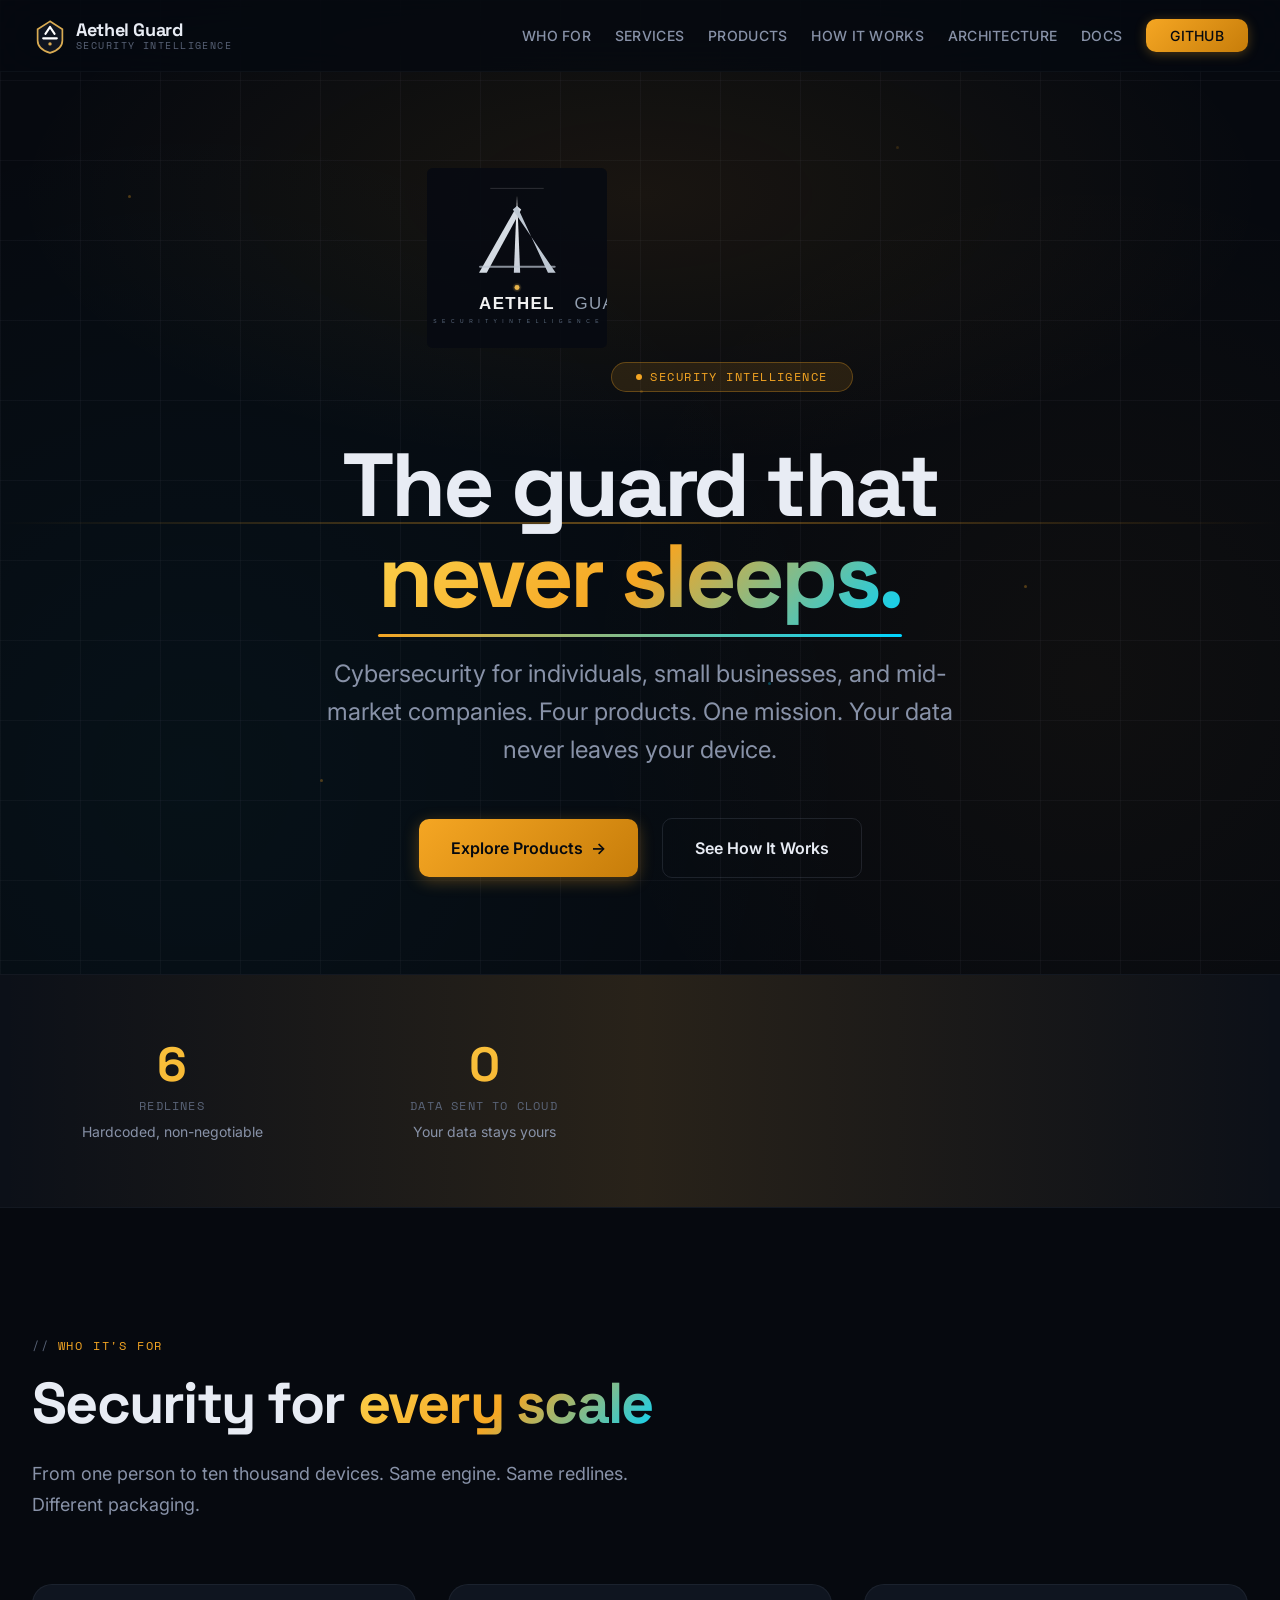
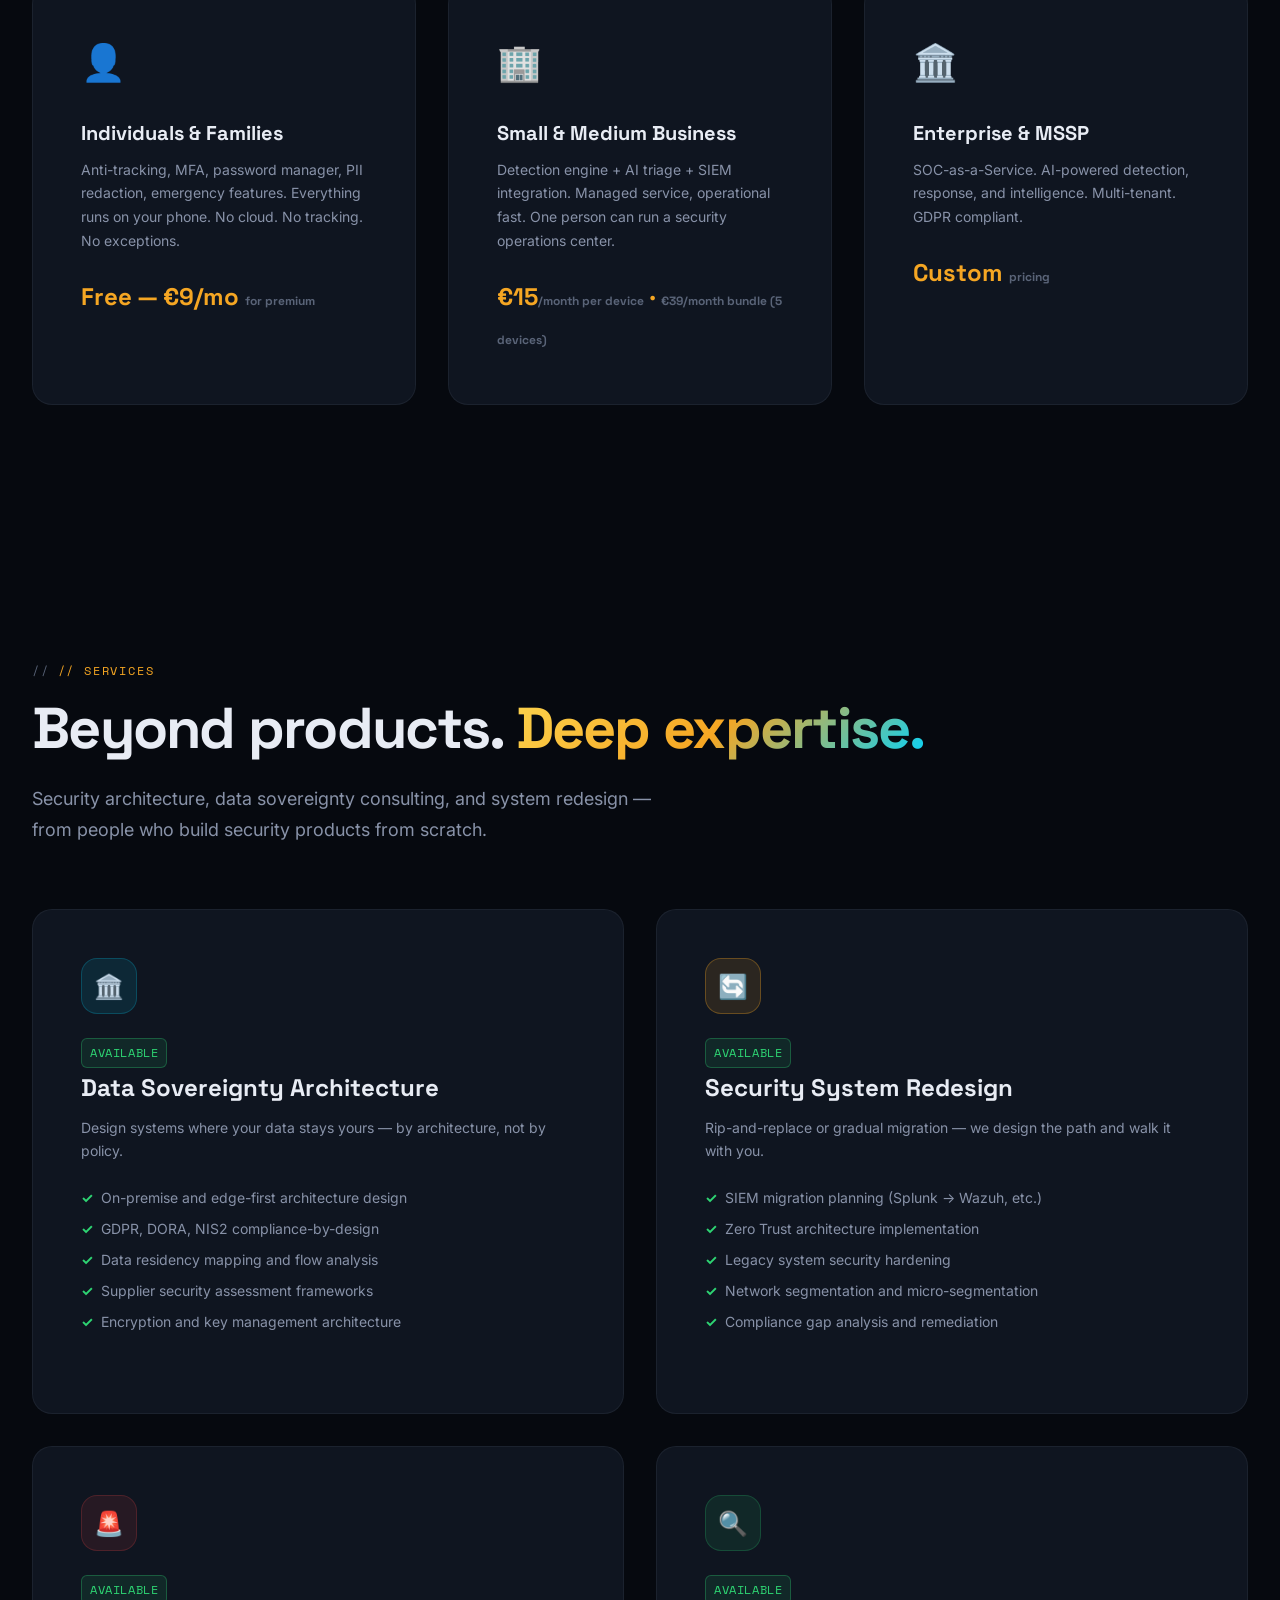
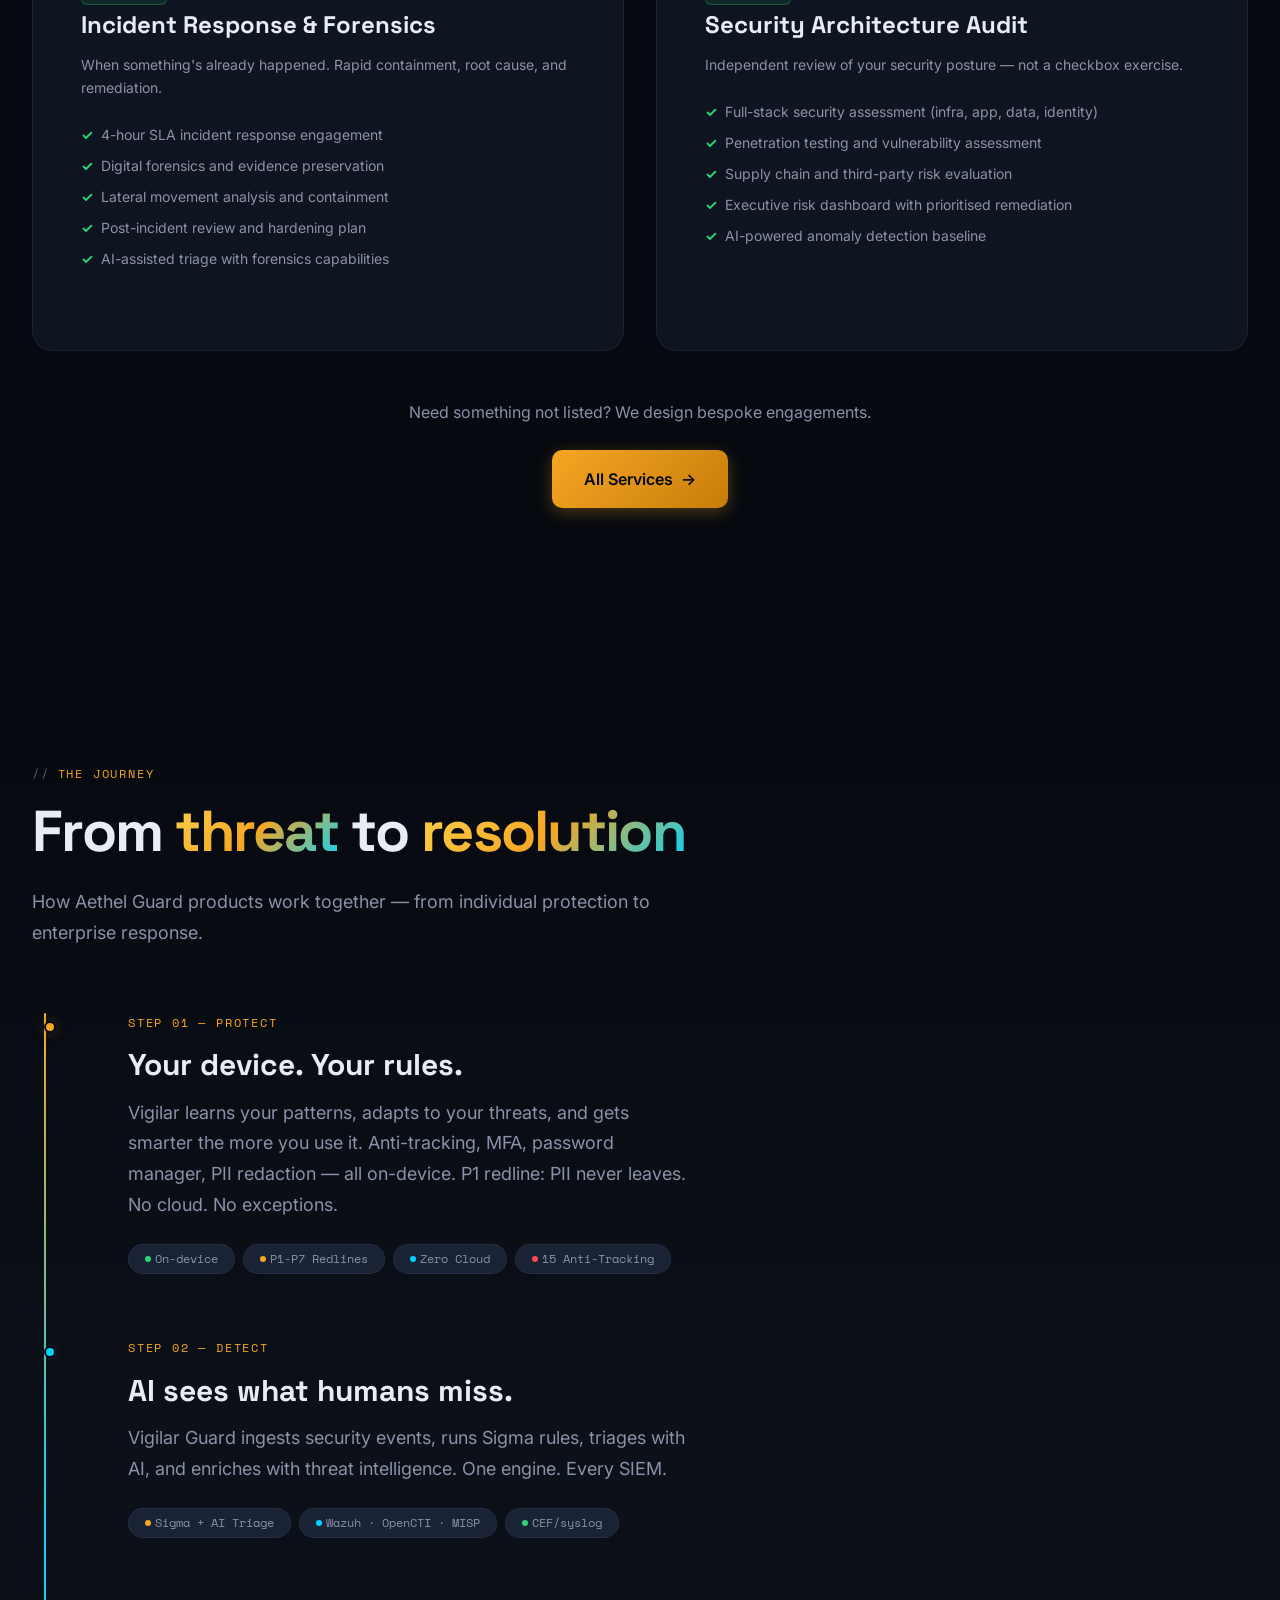
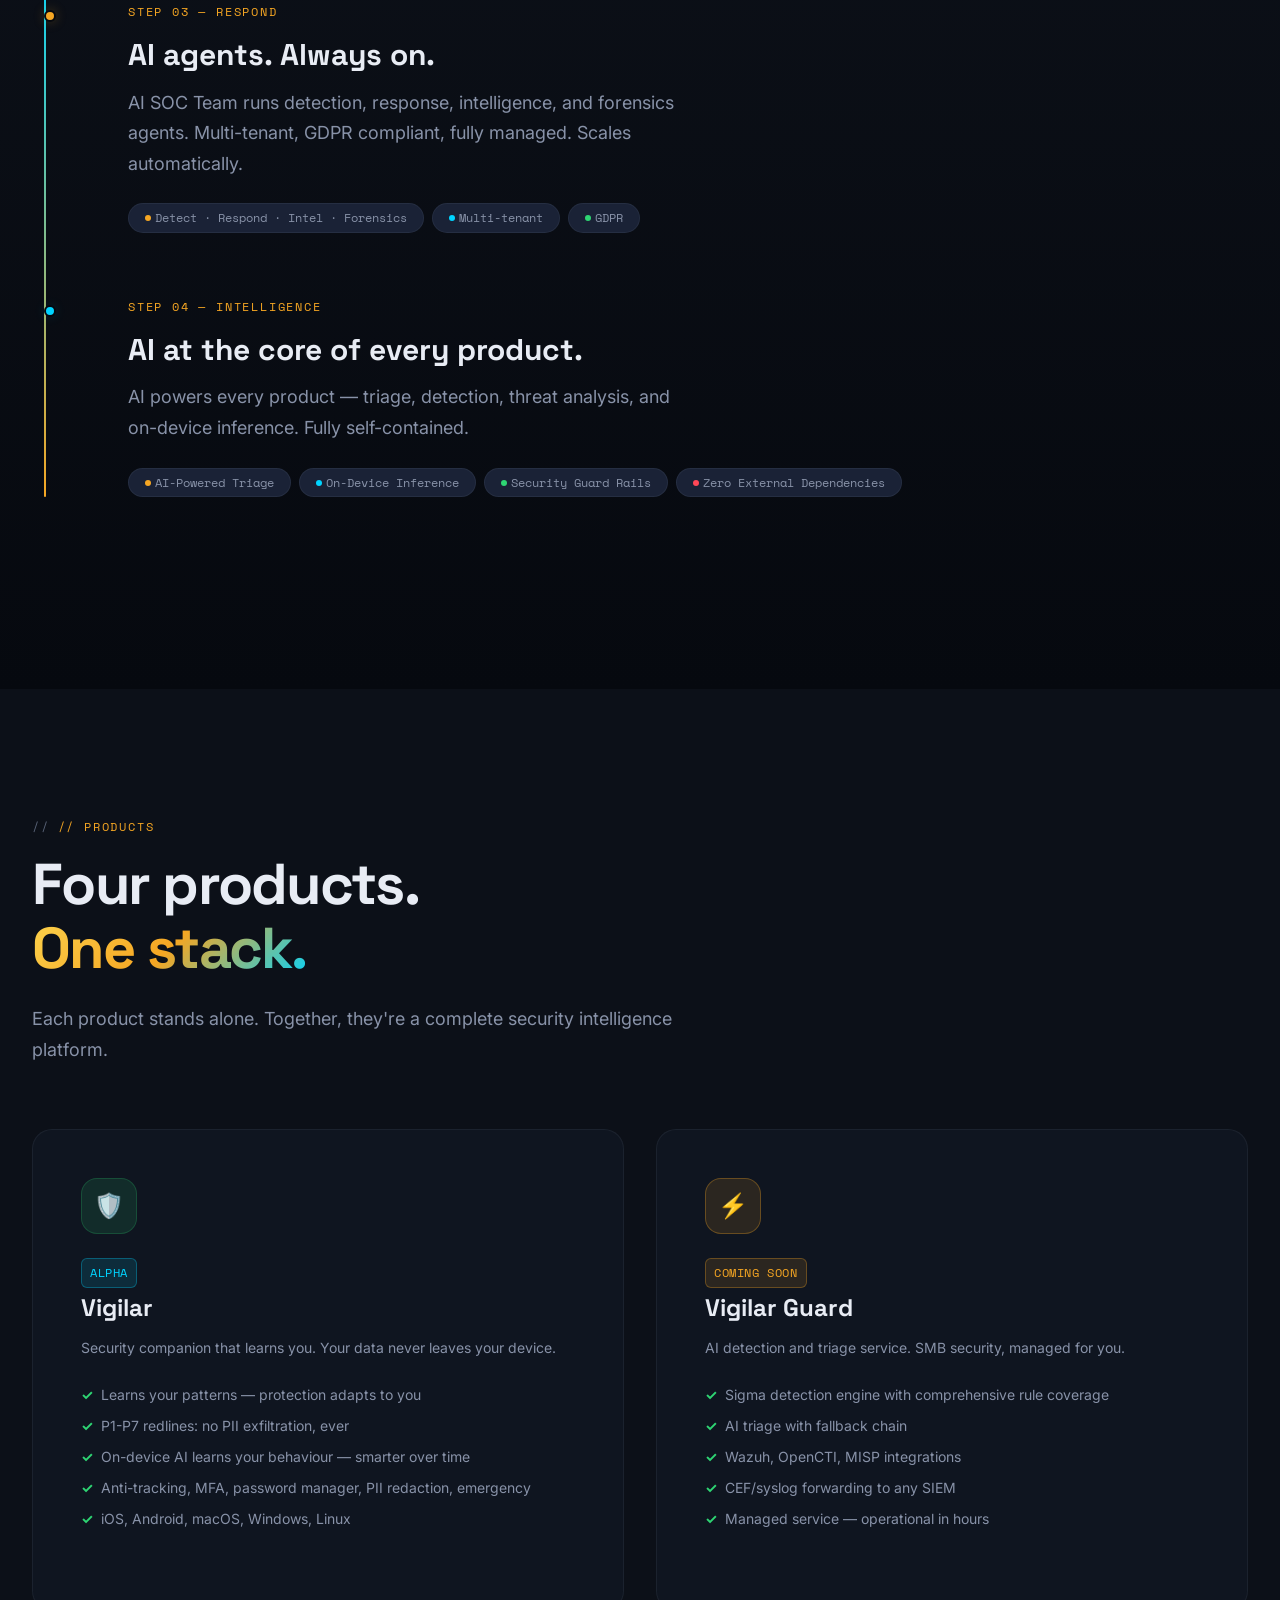
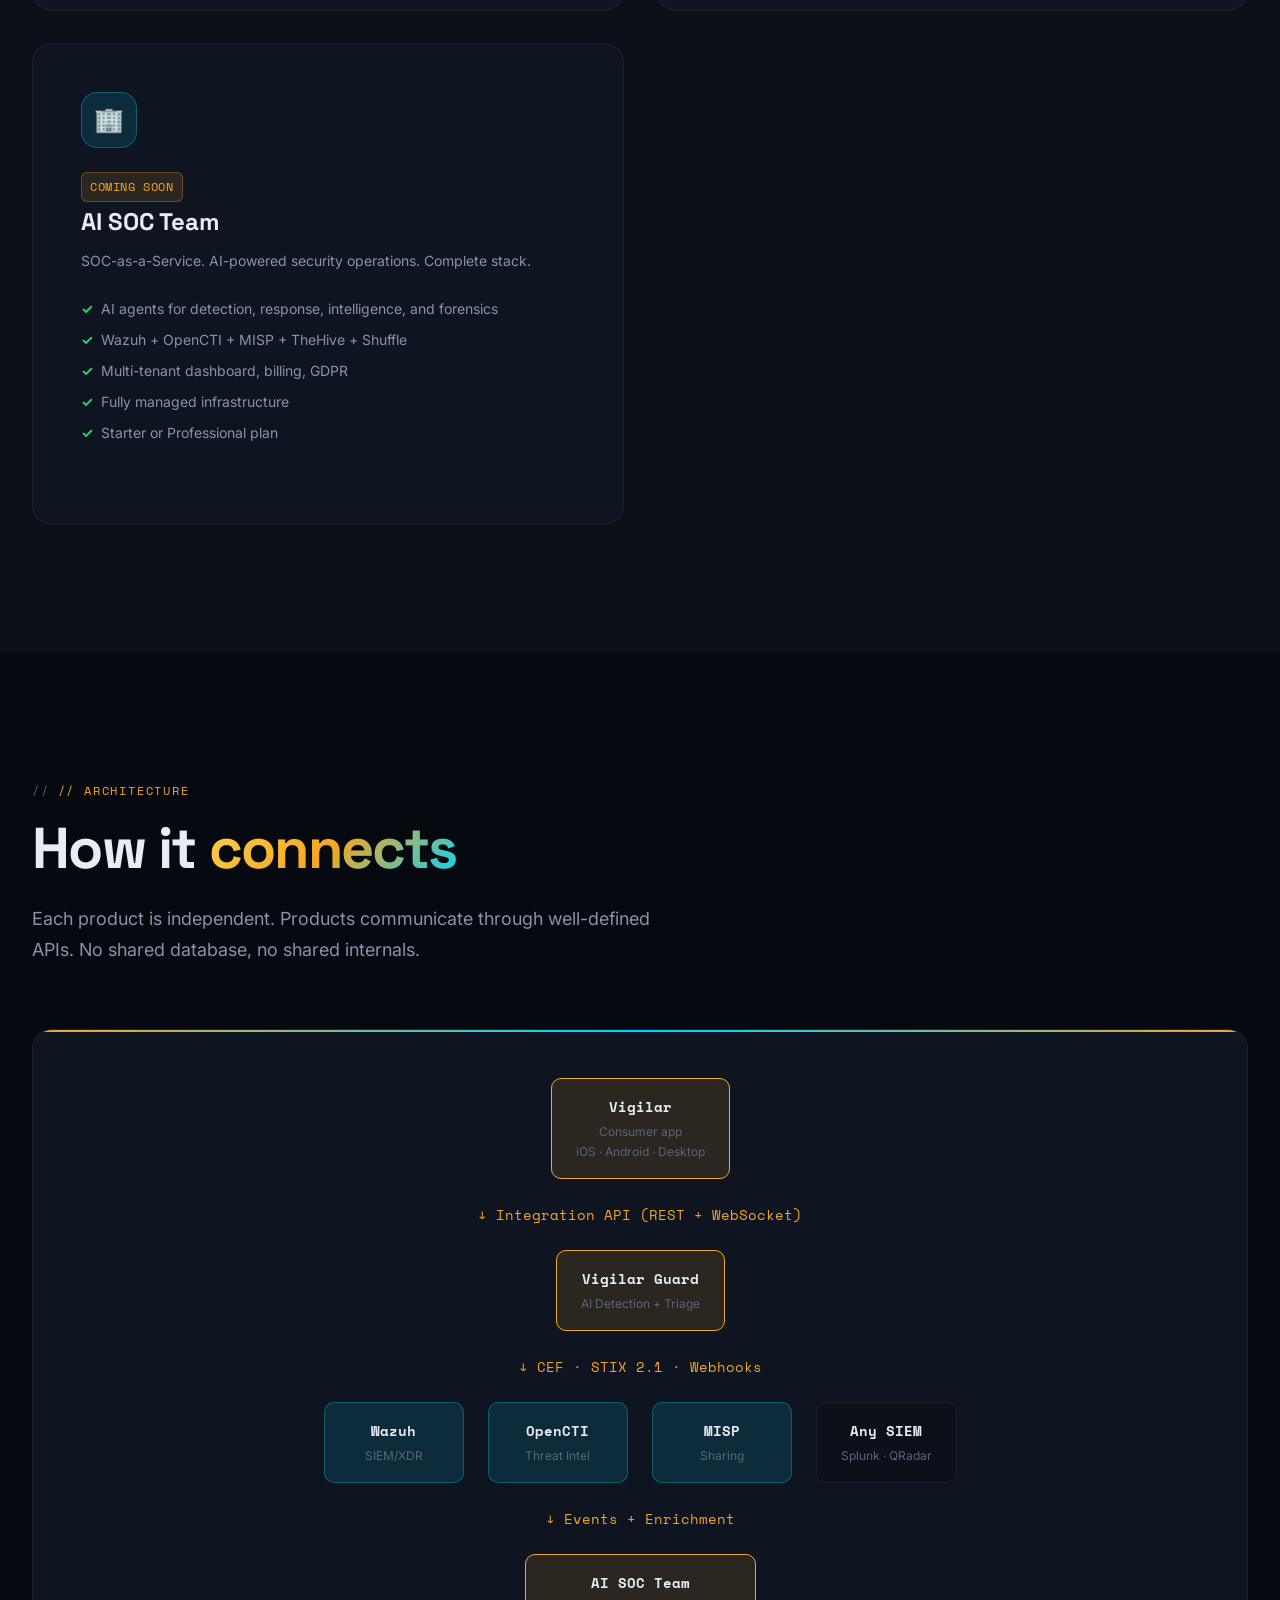
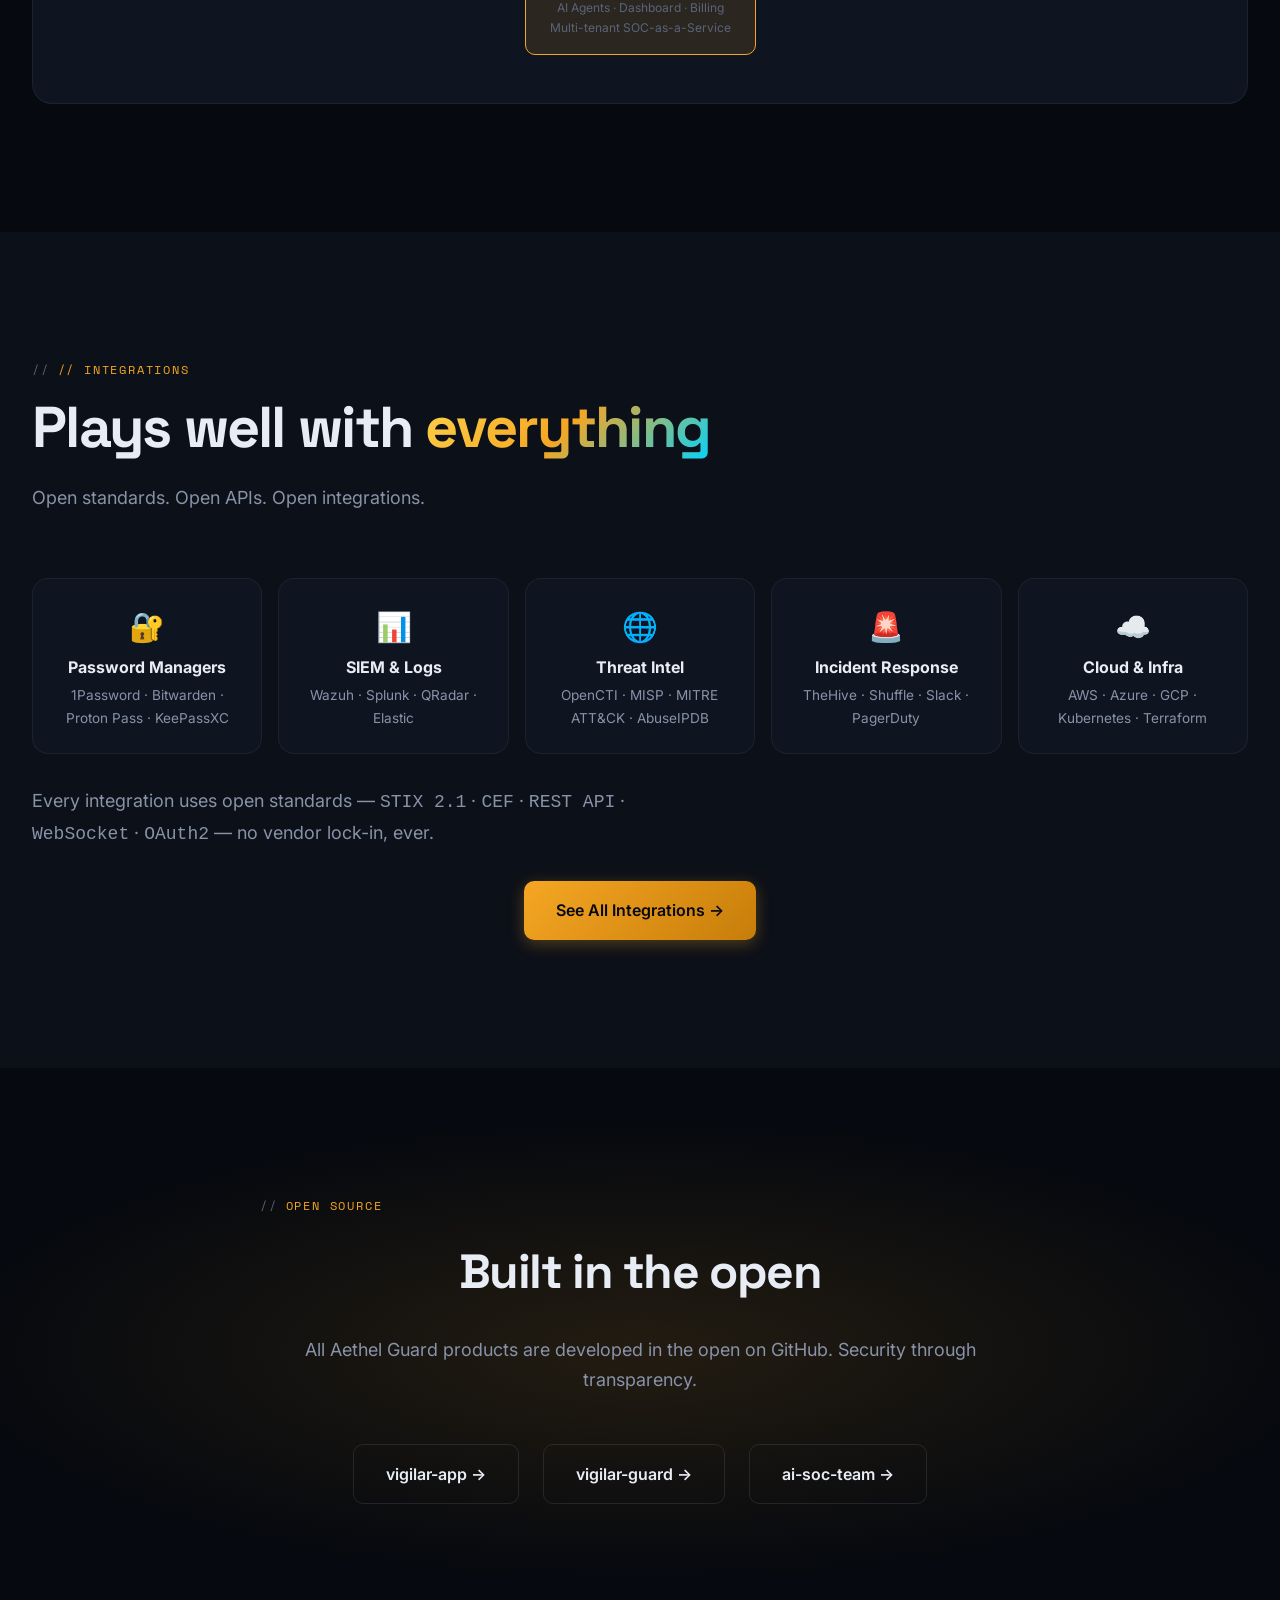
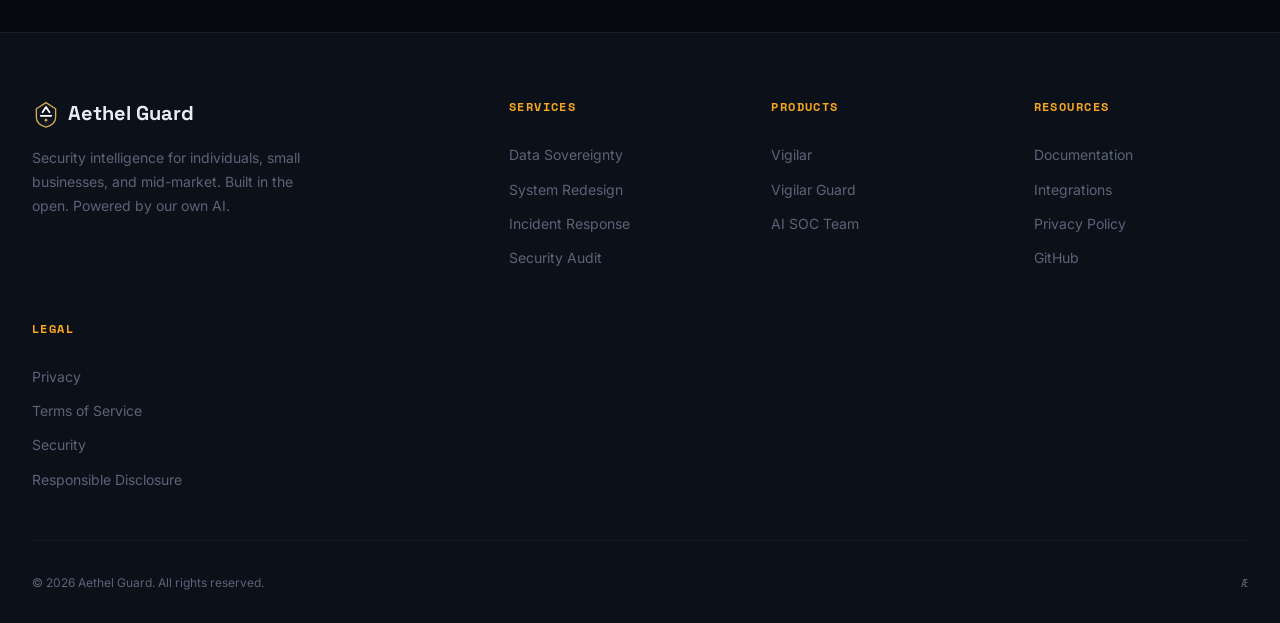
==== index.html @ c69f70d5 "Vigilar learns from its user: add personalization narrative - Hero: 'Consumer security companion' → " ====
<!DOCTYPE html>
<html lang="en">
<head>
  <meta charset="UTF-8">
  <meta name="viewport" content="width=device-width, initial-scale=1.0">
  <title>Aethel Guard — Security Intelligence for Everyone</title>
  <meta name="description" content="Aethel Guard builds cybersecurity products for individuals, small businesses, and mid-market companies. From personal protection to enterprise SOC — powered by our own AI.">
  <link rel="icon" href="assets/img/favicon.svg" type="image/svg+xml">
  <link rel="preconnect" href="https://fonts.googleapis.com">
  <link rel="preconnect" href="https://fonts.gstatic.com" crossorigin>
  <link href="https://fonts.googleapis.com/css2?family=Inter:wght@400;500;600;700&family=Space+Grotesk:wght@400;500;600;700&family=Space+Mono:wght@400;700&display=swap" rel="stylesheet">
  <link rel="stylesheet" href="assets/css/style.css">
</head>
<body>

<!-- LOADER -->
<div class="page-loader">
  <div class="loader-shield">
    <svg viewBox="0 0 512 512" fill="none" xmlns="http://www.w3.org/2000/svg">
      <path d="M256 32 L96 112 L96 272 C96 384 160 448 256 480 C352 448 416 384 416 272 L416 112 Z" fill="#0F1520" stroke="#F5A623" stroke-width="4"/>
      <text x="256" y="300" font-family="Space Mono, monospace" font-size="180" font-weight="700" fill="url(#loaderGrad)" text-anchor="middle" letter-spacing="-8">Æ</text>
      <defs><linearGradient id="loaderGrad" x1="160" y1="160" x2="352" y2="340"><stop offset="0%" stop-color="#FCD34D"/><stop offset="50%" stop-color="#F5A623"/><stop offset="100%" stop-color="#C77D0A"/></linearGradient></defs>
    </svg>
  </div>
  <div class="loader-bar"></div>
</div>
<script>/* Hide loader even if main.js fails */setTimeout(function(){var l=document.querySelector('.page-loader');if(l){l.classList.add('loaded');setTimeout(function(){l.remove()},600)}},2000)</script>
<noscript><style>.page-loader{display:none!important}</style></noscript>

<!-- NAVIGATION -->
<nav class="nav">
  <div class="nav-inner">
    <a href="index.html" class="nav-brand">
      <svg class="logo-mark" width="32" height="32" viewBox="0 0 32 32" fill="none" xmlns="http://www.w3.org/2000/svg">
        <path d="M16 3 L5 10 L5 20 C5 26 9 29 16 31 C23 29 27 26 27 20 L27 10 Z" fill="#0F1520" stroke="#D9AB52" stroke-width="1.5"/>
        <path d="M12 14 L16 8 L20 14 M10 18 L22 18" stroke="#FFFFFF" stroke-width="2" stroke-linecap="round" stroke-linejoin="round"/>
        <circle cx="16" cy="23" r="1.5" fill="#D9AB52"/>
      </svg>
      <div class="nav-brand-text">
        <span class="nav-brand-name">Aethel Guard</span>
        <span class="nav-brand-tagline">Security Intelligence</span>
      </div>
    </a>
    <ul class="nav-links">
      <li><a href="#who">Who For</a></li>
      <li><a href="#services">Services</a></li>
      <li><a href="#products">Products</a></li>
      <li><a href="#journey">How It Works</a></li>
      <li><a href="#architecture">Architecture</a></li>
      <li><a href="pages/docs/index.html">Docs</a></li>
      <li><a href="https://github.com/Aethel-Guard" class="nav-cta" target="_blank">GitHub</a></li>
    </ul>
    <button class="nav-mobile-toggle" aria-label="Menu">
      <span></span><span></span><span></span>
    </button>
  </div>
</nav>

<!-- ═══ HERO — "The world needs a guard that doesn't sleep." ═══ -->
<section class="hero">
  <div class="hero-grid"></div>
  <div class="hero-glow"></div>
  <div class="hero-scanline"></div>
  <div class="hero-particles">
    <div class="hero-particle"></div>
    <div class="hero-particle"></div>
    <div class="hero-particle"></div>
    <div class="hero-particle"></div>
    <div class="hero-particle"></div>
    <div class="hero-particle"></div>
  </div>
  <div class="hero-content">
    <img src="assets/img/logo.svg" alt="Aethel Guard" style="width: 180px; margin-bottom: var(--space-xl); opacity: 0.95;">
    <div class="hero-badge">
      <span class="pulse-dot"></span>
      Security Intelligence
    </div>
    <h1>
      The guard that<br>
      <span class="accent">never sleeps.</span>
    </h1>
    <p class="hero-subtitle">
      Cybersecurity for individuals, small businesses, and mid-market companies.
      Four products. One mission. Your data never leaves your device.
    </p>
    <div class="hero-actions">
      <a href="#products" class="btn btn-primary"><span>Explore Products</span> <span class="arrow">→</span></a>
      <a href="#journey" class="btn btn-secondary">See How It Works</a>
    </div>
  </div>
</section>

<!-- ═══ STATS ═══ -->
<section class="stats-bar">
  <div class="stat reveal">
    <div class="stat-number" data-count="7" data-suffix="">7</div>
    <div class="stat-label">Redlines</div>
    <div class="stat-desc">Hardcoded, non-negotiable</div>
  </div>
  <div class="stat reveal delay-1">
    <div class="stat-number" data-count="0" data-suffix="">0</div>
    <div class="stat-label">Data Sent to Cloud</div>
    <div class="stat-desc">Your data stays yours</div>
  </div>
</section>

<!-- ═══ WHO IS IT FOR ═══ -->
<section class="section" id="who">
  <div class="section-inner">
    <div class="section-header reveal">
      <div class="section-label">Who it's for</div>
      <h2 class="section-title">Security for <span class="accent">every scale</span></h2>
      <p class="section-subtitle">From one person to ten thousand devices. Same engine. Same redlines. Different packaging.</p>
    </div>

    <div class="who-grid">
      <div class="who-card reveal delay-1">
        <div class="icon">👤</div>
        <h3>Individuals & Families</h3>
        <p>Anti-tracking, MFA, password manager, PII redaction, emergency features. Everything runs on your phone. No cloud. No tracking. No exceptions.</p>
        <div class="price">Free — €9/mo <span class="price-note">for premium</span></div>
      </div>

      <div class="who-card reveal delay-2">
        <div class="icon">🏢</div>
        <h3>Small & Medium Business</h3>
        <p>Detection engine + AI triage + SIEM integration. Managed service, operational fast. One person can run a security operations center.</p>
        <div class="price">€15<span class="price-note">/month per device</span> · <span class="price-note">€39/month bundle (5 devices)</span></div>
      </div>

      <div class="who-card reveal delay-3">
        <div class="icon">🏛️</div>
        <h3>Enterprise & MSSP</h3>
        <p>SOC-as-a-Service. AI-powered detection, response, and intelligence. Multi-tenant. GDPR compliant.</p>
        <div class="price">Custom <span class="price-note">pricing</span></div>
      </div>
    </div>
  </div>
</section>

<!-- ═══ SERVICES ═══ -->
<section class="section" id="services">
  <div class="section-inner">
    <div class="section-header reveal">
      <div class="section-label">// Services</div>
      <h2 class="section-title">Beyond products. <span class="accent">Deep expertise.</span></h2>
      <p class="section-subtitle">Security architecture, data sovereignty consulting, and system redesign — from people who build security products from scratch.</p>
    </div>

    <div class="products-grid">

      <!-- Data Sovereignty Architecture -->
      <a href="pages/services/index.html#data-sovereignty" class="product-card reveal delay-1">
        <div class="product-icon" style="background: rgba(0, 212, 255, 0.1); border: 1px solid rgba(0, 212, 255, 0.2);">🏛️</div>
        <span class="product-status status-active">Available</span>
        <h3>Data Sovereignty Architecture</h3>
        <p class="tagline">Design systems where your data stays yours — by architecture, not by policy.</p>
        <ul class="product-features">
          <li><span class="check">✓</span> On-premise and edge-first architecture design</li>
          <li><span class="check">✓</span> GDPR, DORA, NIS2 compliance-by-design</li>
          <li><span class="check">✓</span> Data residency mapping and flow analysis</li>
          <li><span class="check">✓</span> Supplier security assessment frameworks</li>
          <li><span class="check">✓</span> Encryption and key management architecture</li>
        </ul>
      </a>

      <!-- Security System Redesign -->
      <a href="pages/services/index.html#redesign" class="product-card reveal delay-2">
        <div class="product-icon" style="background: var(--accent-glow); border: 1px solid var(--accent-border);">🔄</div>
        <span class="product-status status-active">Available</span>
        <h3>Security System Redesign</h3>
        <p class="tagline">Rip-and-replace or gradual migration — we design the path and walk it with you.</p>
        <ul class="product-features">
          <li><span class="check">✓</span> SIEM migration planning (Splunk → Wazuh, etc.)</li>
          <li><span class="check">✓</span> Zero Trust architecture implementation</li>
          <li><span class="check">✓</span> Legacy system security hardening</li>
          <li><span class="check">✓</span> Network segmentation and micro-segmentation</li>
          <li><span class="check">✓</span> Compliance gap analysis and remediation</li>
        </ul>
      </a>

      <!-- Incident Response & Forensics -->
      <a href="pages/services/index.html#incident-response" class="product-card reveal delay-3">
        <div class="product-icon" style="background: rgba(239, 68, 68, 0.1); border: 1px solid rgba(239, 68, 68, 0.2);">🚨</div>
        <span class="product-status status-active">Available</span>
        <h3>Incident Response & Forensics</h3>
        <p class="tagline">When something's already happened. Rapid containment, root cause, and remediation.</p>
        <ul class="product-features">
          <li><span class="check">✓</span> 4-hour SLA incident response engagement</li>
          <li><span class="check">✓</span> Digital forensics and evidence preservation</li>
          <li><span class="check">✓</span> Lateral movement analysis and containment</li>
          <li><span class="check">✓</span> Post-incident review and hardening plan</li>
          <li><span class="check">✓</span> AI-assisted triage with forensics capabilities</li>
        </ul>
      </a>

      <!-- Security Architecture Audit -->
      <a href="pages/services/index.html#audit" class="product-card reveal delay-4">
        <div class="product-icon" style="background: rgba(46, 213, 115, 0.1); border: 1px solid rgba(46, 213, 115, 0.2);">🔍</div>
        <span class="product-status status-active">Available</span>
        <h3>Security Architecture Audit</h3>
        <p class="tagline">Independent review of your security posture — not a checkbox exercise.</p>
        <ul class="product-features">
          <li><span class="check">✓</span> Full-stack security assessment (infra, app, data, identity)</li>
          <li><span class="check">✓</span> Penetration testing and vulnerability assessment</li>
          <li><span class="check">✓</span> Supply chain and third-party risk evaluation</li>
          <li><span class="check">✓</span> Executive risk dashboard with prioritised remediation</li>
          <li><span class="check">✓</span> AI-powered anomaly detection baseline</li>
        </ul>
      </a>

    </div>

    <div class="section-cta reveal" style="text-align: center; margin-top: var(--space-2xl);">
      <p style="color: var(--text-secondary); margin-bottom: var(--space-lg);">Need something not listed? We design bespoke engagements.</p>
      <a href="pages/services/index.html" class="btn btn-primary"><span>All Services</span> <span class="arrow">→</span></a>
    </div>
  </div>
</section>

<!-- ═══ JOURNEY ═══ -->
<section class="journey" id="journey">
  <div class="journey-inner">
    <div class="section-header reveal">
      <div class="section-label">The journey</div>
      <h2 class="section-title">From <span class="accent">threat</span> to <span class="accent">resolution</span></h2>
      <p class="section-subtitle">How Aethel Guard products work together — from individual protection to enterprise response.</p>
    </div>

    <div class="journey-timeline">
      <!-- Step 1 -->
      <div class="journey-step reveal">
        <div class="journey-step-number">Step 01 — Protect</div>
        <h3 class="journey-step-title">Your device. Your rules.</h3>
        <p class="journey-step-desc">
          Vigilar learns your patterns, adapts to your threats, and gets smarter the more you use it. Anti-tracking, MFA, password manager, PII redaction — all on-device. P1 redline: PII never leaves. No cloud. No exceptions.
        </p>
        <div class="journey-step-features">
          <span class="journey-tag"><span class="dot dot-green"></span> On-device</span>
          <span class="journey-tag"><span class="dot dot-amber"></span> P1-P7 Redlines</span>
          <span class="journey-tag"><span class="dot dot-cyan"></span> Zero Cloud</span>
          <span class="journey-tag"><span class="dot dot-red"></span> 15 Anti-Tracking</span>
        </div>
      </div>

      <!-- Step 2 -->
      <div class="journey-step reveal">
        <div class="journey-step-number">Step 02 — Detect</div>
        <h3 class="journey-step-title">AI sees what humans miss.</h3>
        <p class="journey-step-desc">
          Vigilar Guard ingests security events, runs Sigma rules, triages with AI, and enriches with threat intelligence. One engine. Every SIEM.
        </p>
        <div class="journey-step-features">
          <span class="journey-tag"><span class="dot dot-amber"></span> Sigma + AI Triage</span>
          <span class="journey-tag"><span class="dot dot-cyan"></span> Wazuh · OpenCTI · MISP</span>
          <span class="journey-tag"><span class="dot dot-green"></span> CEF/syslog</span>
        </div>
      </div>

      <!-- Step 3 -->
      <div class="journey-step reveal">
        <div class="journey-step-number">Step 03 — Respond</div>
        <h3 class="journey-step-title">AI agents. Always on.</h3>
        <p class="journey-step-desc">
          AI SOC Team runs detection, response, intelligence, and forensics agents. Multi-tenant, GDPR compliant, fully managed. Scales automatically.
        </p>
        <div class="journey-step-features">
          <span class="journey-tag"><span class="dot dot-amber"></span> Detect · Respond · Intel · Forensics</span>
          <span class="journey-tag"><span class="dot dot-cyan"></span> Multi-tenant</span>
          <span class="journey-tag"><span class="dot dot-green"></span> GDPR</span>
        </div>
      </div>

      <!-- Step 4 -->
      <div class="journey-step reveal">
        <div class="journey-step-number">Step 04 — Intelligence</div>
        <h3 class="journey-step-title">AI at the core of every product.</h3>
        <p class="journey-step-desc">
          AI powers every product — triage, detection, threat analysis, and on-device inference. Fully self-contained.
        </p>
        <div class="journey-step-features">
          <span class="journey-tag"><span class="dot dot-amber"></span> AI-Powered Triage</span>
          <span class="journey-tag"><span class="dot dot-cyan"></span> On-Device Inference</span>
          <span class="journey-tag"><span class="dot dot-green"></span> Security Guard Rails</span>
          <span class="journey-tag"><span class="dot dot-red"></span> Zero External Dependencies</span>
        </div>
      </div>
    </div>
  </div>
</section>

<!-- ═══ PRODUCTS ═══ -->
<section class="section" id="products" style="background: var(--bg-secondary);">
  <div class="section-inner">
    <div class="section-header reveal">
      <div class="section-label">// Products</div>
      <h2 class="section-title">Four products.<br><span class="accent">One stack.</span></h2>
      <p class="section-subtitle">Each product stands alone. Together, they're a complete security intelligence platform.</p>
    </div>

    <div class="products-grid">

      <!-- Vigilar -->
      <a href="pages/vigilar/index.html" class="product-card reveal delay-1">
        <div class="product-icon" style="background: rgba(46, 213, 115, 0.12); border: 1px solid rgba(46, 213, 115, 0.2);">🛡️</div>
        <span class="product-status status-alpha">Alpha</span>
        <h3>Vigilar</h3>
        <p class="tagline">Security companion that learns you. Your data never leaves your device.</p>
        <ul class="product-features">
          <li><span class="check">✓</span> Learns your patterns — protection adapts to you</li>
          <li><span class="check">✓</span> P1-P7 redlines: no PII exfiltration, ever</li>
          <li><span class="check">✓</span> On-device AI learns your behaviour — smarter over time</li>
          <li><span class="check">✓</span> Anti-tracking, MFA, password manager, PII redaction, emergency</li>
          <li><span class="check">✓</span> iOS, Android, macOS, Windows, Linux</li>
        </ul>
      </a>

      <!-- Vigilar Guard -->
      <a href="pages/vigilar-guard/index.html" class="product-card reveal delay-2">
        <div class="product-icon" style="background: var(--accent-glow); border: 1px solid var(--accent-border);">⚡</div>
        <span class="product-status status-development">Coming Soon</span>
        <h3>Vigilar Guard</h3>
        <p class="tagline">AI detection and triage service. SMB security, managed for you.</p>
        <ul class="product-features">
          <li><span class="check">✓</span> Sigma detection engine with comprehensive rule coverage</li>
          <li><span class="check">✓</span> AI triage with fallback chain</li>
          <li><span class="check">✓</span> Wazuh, OpenCTI, MISP integrations</li>
          <li><span class="check">✓</span> CEF/syslog forwarding to any SIEM</li>
          <li><span class="check">✓</span> Managed service — operational in hours</li>
        </ul>
      </a>

      <!-- AI SOC Team -->
      <a href="pages/ai-soc-team/index.html" class="product-card reveal delay-3">
        <div class="product-icon" style="background: var(--cyan-glow); border: 1px solid var(--cyan-border);">🏢</div>
        <span class="product-status status-development">Coming Soon</span>
        <h3>AI SOC Team</h3>
        <p class="tagline">SOC-as-a-Service. AI-powered security operations. Complete stack.</p>
        <ul class="product-features">
          <li><span class="check">✓</span> AI agents for detection, response, intelligence, and forensics</li>
          <li><span class="check">✓</span> Wazuh + OpenCTI + MISP + TheHive + Shuffle</li>
          <li><span class="check">✓</span> Multi-tenant dashboard, billing, GDPR</li>
          <li><span class="check">✓</span> Fully managed infrastructure</li>
          <li><span class="check">✓</span> Starter or Professional plan</li>
        </ul>
      </a>

    </div>
  </div>
</section>

<!-- ═══ ARCHITECTURE ═══ -->
<section class="section" id="architecture">
  <div class="section-inner">
    <div class="section-header reveal">
      <div class="section-label">// Architecture</div>
      <h2 class="section-title">How it <span class="accent">connects</span></h2>
      <p class="section-subtitle">Each product is independent. Products communicate through well-defined APIs. No shared database, no shared internals.</p>
    </div>

    <div class="architecture-diagram reveal">
      <div class="arch-flow">
        <!-- Consumer layer -->
        <div class="arch-row">
          <div class="arch-block primary">
            <h4>Vigilar</h4>
            <p>Consumer app<br>iOS · Android · Desktop</p>
          </div>
        </div>

        <div class="arch-arrow">↓ Integration API (REST + WebSocket)</div>

        <!-- Detection layer -->
        <div class="arch-row">
          <div class="arch-block primary">
            <h4>Vigilar Guard</h4>
            <p>AI Detection + Triage</p>
          </div>
        </div>

        <div class="arch-arrow">↓ CEF · STIX 2.1 · Webhooks</div>

        <!-- SIEM layer -->
        <div class="arch-row">
          <div class="arch-block cyan">
            <h4>Wazuh</h4>
            <p>SIEM/XDR</p>
          </div>
          <div class="arch-block cyan">
            <h4>OpenCTI</h4>
            <p>Threat Intel</p>
          </div>
          <div class="arch-block cyan">
            <h4>MISP</h4>
            <p>Sharing</p>
          </div>
          <div class="arch-block">
            <h4>Any SIEM</h4>
            <p>Splunk · QRadar</p>
          </div>
        </div>

        <div class="arch-arrow">↓ Events + Enrichment</div>

        <!-- SOC layer -->
        <div class="arch-row">
          <div class="arch-block primary">
            <h4>AI SOC Team</h4>
            <p>AI Agents · Dashboard · Billing<br>Multi-tenant SOC-as-a-Service</p>
          </div>
        </div>
      </div>
    </div>
  </div>
</section>

<!-- ═══ INTEGRATIONS ═══ -->
<section class="section" style="background: var(--bg-secondary);">
  <div class="section-inner">
    <div class="section-header reveal">
      <div class="section-label">// Integrations</div>
      <h2 class="section-title">Plays well with <span class="accent">everything</span></h2>
      <p class="section-subtitle">Open standards. Open APIs. Open integrations.</p>
    </div>

    <div class="int-grid" style="display: grid; grid-template-columns: repeat(auto-fill, minmax(220px, 1fr)); gap: var(--space-md); margin-bottom: var(--space-xl);">
      <div class="int-card reveal" style="background: var(--bg-card); border: 1px solid var(--border-default); border-radius: var(--radius-lg); padding: var(--space-lg); text-align: center;">
        <div style="font-size: 1.8rem; margin-bottom: var(--space-xs);">🔐</div>
        <strong style="color: var(--text-primary);">Password Managers</strong>
        <p style="color: var(--text-secondary); font-size: 0.85rem; margin-top: 4px;">1Password · Bitwarden · Proton Pass · KeePassXC</p>
      </div>
      <div class="int-card reveal delay-1" style="background: var(--bg-card); border: 1px solid var(--border-default); border-radius: var(--radius-lg); padding: var(--space-lg); text-align: center;">
        <div style="font-size: 1.8rem; margin-bottom: var(--space-xs);">📊</div>
        <strong style="color: var(--text-primary);">SIEM & Logs</strong>
        <p style="color: var(--text-secondary); font-size: 0.85rem; margin-top: 4px;">Wazuh · Splunk · QRadar · Elastic</p>
      </div>
      <div class="int-card reveal delay-2" style="background: var(--bg-card); border: 1px solid var(--border-default); border-radius: var(--radius-lg); padding: var(--space-lg); text-align: center;">
        <div style="font-size: 1.8rem; margin-bottom: var(--space-xs);">🌐</div>
        <strong style="color: var(--text-primary);">Threat Intel</strong>
        <p style="color: var(--text-secondary); font-size: 0.85rem; margin-top: 4px;">OpenCTI · MISP · MITRE ATT&CK · AbuseIPDB</p>
      </div>
      <div class="int-card reveal delay-3" style="background: var(--bg-card); border: 1px solid var(--border-default); border-radius: var(--radius-lg); padding: var(--space-lg); text-align: center;">
        <div style="font-size: 1.8rem; margin-bottom: var(--space-xs);">🚨</div>
        <strong style="color: var(--text-primary);">Incident Response</strong>
        <p style="color: var(--text-secondary); font-size: 0.85rem; margin-top: 4px;">TheHive · Shuffle · Slack · PagerDuty</p>
      </div>
      <div class="int-card reveal delay-4" style="background: var(--bg-card); border: 1px solid var(--border-default); border-radius: var(--radius-lg); padding: var(--space-lg); text-align: center;">
        <div style="font-size: 1.8rem; margin-bottom: var(--space-xs);">☁️</div>
        <strong style="color: var(--text-primary);">Cloud & Infra</strong>
        <p style="color: var(--text-secondary); font-size: 0.85rem; margin-top: 4px;">AWS · Azure · GCP · Kubernetes · Terraform</p>
      </div>
    </div>

    <p class="section-subtitle reveal" style="margin-bottom: var(--space-xl);">Every integration uses open standards — <code>STIX 2.1</code> · <code>CEF</code> · <code>REST API</code> · <code>WebSocket</code> · <code>OAuth2</code> — no vendor lock-in, ever.</p>

    <div style="text-align: center;">
      <a href="pages/integrations/index.html" class="btn btn-primary reveal">See All Integrations →</a>
    </div>
  </div>
</section>

<!-- ═══ OPEN SOURCE ═══ -->
<section class="cta-section">
  <div class="cta-inner reveal">
    <div class="section-label">Open Source</div>
    <h2>Built in the <span class="accent">open</span></h2>
    <p>All Aethel Guard products are developed in the open on GitHub. Security through transparency.</p>
    <div style="display: flex; gap: var(--space-lg); justify-content: center; flex-wrap: wrap; margin-top: var(--space-xl);">
      <a href="https://github.com/Aethel-Guard" target="_blank" class="btn btn-secondary">vigilar-app →</a>
      <a href="https://github.com/Aethel-Guard" target="_blank" class="btn btn-secondary">vigilar-guard →</a>
      <a href="https://github.com/Aethel-Guard" target="_blank" class="btn btn-secondary">ai-soc-team →</a>
      
    </div>
  </div>
</section>

<!-- ═══ FOOTER ═══ -->
<footer class="footer">
  <div class="footer-inner">
    <div class="footer-brand">
      <div class="logo">
        <svg class="logo-mark" width="28" height="28" viewBox="0 0 32 32" fill="none" xmlns="http://www.w3.org/2000/svg">
          <path d="M16 3 L5 10 L5 20 C5 26 9 29 16 31 C23 29 27 26 27 20 L27 10 Z" fill="#0F1520" stroke="#D9AB52" stroke-width="1.5"/>
          <path d="M12 14 L16 8 L20 14 M10 18 L22 18" stroke="#FFFFFF" stroke-width="2" stroke-linecap="round" stroke-linejoin="round"/>
          <circle cx="16" cy="23" r="1.5" fill="#D9AB52"/>
        </svg>
        Aethel Guard
      </div>
      <p>Security intelligence for individuals, small businesses, and mid-market. Built in the open. Powered by our own AI.</p>
    </div>
    <div class="footer-col">
      <h4>Services</h4>
      <ul>
        <li><a href="pages/services/index.html#data-sovereignty">Data Sovereignty</a></li>
        <li><a href="pages/services/index.html#redesign">System Redesign</a></li>
        <li><a href="pages/services/index.html#incident-response">Incident Response</a></li>
        <li><a href="pages/services/index.html#audit">Security Audit</a></li>
      </ul>
    </div>
    <div class="footer-col">
      <h4>Products</h4>
      <ul>
        <li><a href="pages/vigilar/index.html">Vigilar</a></li>
        <li><a href="pages/vigilar-guard/index.html">Vigilar Guard</a></li>
        <li><a href="pages/ai-soc-team/index.html">AI SOC Team</a></li>
        
      </ul>
    </div>
    <div class="footer-col">
      <h4>Resources</h4>
      <ul>
        <li><a href="pages/docs/index.html">Documentation</a></li>
        <li><a href="pages/integrations/index.html">Integrations</a></li>
        <li><a href="pages/privacy/index.html">Privacy Policy</a></li>
        <li><a href="https://github.com/Aethel-Guard" target="_blank">GitHub</a></li>
      </ul>
    </div>
    <div class="footer-col">
      <h4>Legal</h4>
      <ul>
        <li><a href="pages/privacy/index.html">Privacy</a></li>
        <li><a href="#">Terms of Service</a></li>
        <li><a href="#">Security</a></li>
        <li><a href="#">Responsible Disclosure</a></li>
      </ul>
    </div>
  </div>
  <div class="footer-bottom">
    <span>© 2026 Aethel Guard. All rights reserved.</span>
    <span style="font-family: var(--font-mono); color: var(--text-muted);">Æ</span>
  </div>
</footer>

<script src="assets/js/main.js"></script>
</body>
</html>
---- assets/css/style.css ----
/* ═══════════════════════════════════════════════════════════════
   AETHEL GUARD — Design System v2
   Aesthetic: Shadow Bastion — dark, cinematic, journey-driven
   Target: Cybersecurity for individuals, SMBs, and mid-market
   Font pairing: Space Grotesk (display) + Inter (body)
   ═══════════════════════════════════════════════════════════════ */

:root {
  /* Core palette — Obsidian + Ember */
  --bg-primary: #06090F;
  --bg-secondary: #0C1018;
  --bg-tertiary: #131924;
  --bg-card: #0F1520;
  --bg-card-hover: #16203A;
  --bg-elevated: #1A2236;

  /* Accent — amber/gold (the ember that persists) */
  --accent: #F5A623;
  --accent-light: #FCD34D;
  --accent-dark: #C77D0A;
  --accent-glow: rgba(245, 166, 35, 0.12);
  --accent-glow-strong: rgba(245, 166, 35, 0.25);
  --accent-border: rgba(245, 166, 35, 0.3);

  /* Accent 2 — electric cyan (threat intelligence) */
  --cyan: #00D4FF;
  --cyan-glow: rgba(0, 212, 255, 0.12);
  --cyan-border: rgba(0, 212, 255, 0.3);

  /* Accent 3 — threat red */
  --threat: #FF4757;
  --threat-glow: rgba(255, 71, 87, 0.12);

  /* Accent 4 — success green */
  --success: #2ED573;
  --success-glow: rgba(46, 213, 115, 0.12);

  /* Text */
  --text-primary: #E8ECF4;
  --text-secondary: #8892A8;
  --text-muted: #5A6478;
  --text-accent: #F5A623;

  /* Borders */
  --border-subtle: rgba(136, 146, 168, 0.06);
  --border-default: rgba(136, 146, 168, 0.1);
  --border-strong: rgba(136, 146, 168, 0.18);

  /* Spacing */
  --space-xs: 0.25rem;
  --space-sm: 0.5rem;
  --space-md: 1rem;
  --space-lg: 1.5rem;
  --space-xl: 2rem;
  --space-2xl: 3rem;
  --space-3xl: 4rem;
  --space-4xl: 6rem;
  --space-5xl: 8rem;

  /* Radius */
  --radius-sm: 6px;
  --radius-md: 10px;
  --radius-lg: 16px;
  --radius-xl: 20px;
  --radius-2xl: 28px;

  /* Transitions */
  --transition-fast: 150ms cubic-bezier(0.4, 0, 0.2, 1);
  --transition-default: 300ms cubic-bezier(0.4, 0, 0.2, 1);
  --transition-slow: 500ms cubic-bezier(0.4, 0, 0.2, 1);
  --transition-spring: 500ms cubic-bezier(0.34, 1.56, 0.64, 1);

  /* Typography */
  --font-display: 'Space Grotesk', 'Space Mono', monospace;
  --font-body: 'Inter', -apple-system, BlinkMacSystemFont, sans-serif;
  --font-mono: 'Space Mono', 'Fira Code', monospace;

  /* Sizes */
  --text-xs: 0.75rem;
  --text-sm: 0.875rem;
  --text-base: 1rem;
  --text-lg: 1.125rem;
  --text-xl: 1.25rem;
  --text-2xl: 1.5rem;
  --text-3xl: 1.875rem;
  --text-4xl: 2.25rem;
  --text-5xl: 3rem;
  --text-6xl: 3.75rem;
  --text-7xl: 4.5rem;
  --text-8xl: 6rem;

  /* Layout */
  --max-width: 1240px;
  --max-width-narrow: 760px;
  --nav-height: 72px;

  /* Shadows */
  --shadow-sm: 0 2px 4px rgba(0, 0, 0, 0.3);
  --shadow-md: 0 8px 24px rgba(0, 0, 0, 0.4);
  --shadow-lg: 0 16px 48px rgba(0, 0, 0, 0.5);
  --shadow-glow: 0 0 60px rgba(245, 166, 35, 0.08);
  --shadow-cyan: 0 0 60px rgba(0, 212, 255, 0.08);
}

/* ═══ RESET ═══ */
*, *::before, *::after { box-sizing: border-box; margin: 0; padding: 0; }

html {
  scroll-behavior: smooth;
  font-size: 16px;
  -webkit-font-smoothing: antialiased;
  -moz-osx-font-smoothing: grayscale;
}

body {
  font-family: var(--font-body);
  background: var(--bg-primary);
  color: var(--text-primary);
  line-height: 1.65;
  overflow-x: hidden;
}

a { color: var(--accent); text-decoration: none; transition: color var(--transition-fast); }
a:hover { color: var(--accent-light); }

img { max-width: 100%; height: auto; }

/* ═══ KEYFRAME ANIMATIONS ═══ */
@keyframes fadeInUp {
  from { opacity: 0; transform: translateY(40px); }
  to { opacity: 1; transform: translateY(0); }
}

@keyframes fadeIn {
  from { opacity: 0; }
  to { opacity: 1; }
}

@keyframes slideInLeft {
  from { opacity: 0; transform: translateX(-60px); }
  to { opacity: 1; transform: translateX(0); }
}

@keyframes slideInRight {
  from { opacity: 0; transform: translateX(60px); }
  to { opacity: 1; transform: translateX(0); }
}

@keyframes scaleIn {
  from { opacity: 0; transform: scale(0.85); }
  to { opacity: 1; transform: scale(1); }
}

@keyframes pulse {
  0%, 100% { opacity: 1; transform: scale(1); }
  50% { opacity: 0.5; transform: scale(1.5); }
}

@keyframes scanLine {
  0% { top: 0; opacity: 0; }
  10% { opacity: 1; }
  90% { opacity: 1; }
  100% { top: 100%; opacity: 0; }
}

@keyframes typewriter {
  from { width: 0; }
  to { width: 100%; }
}

@keyframes blink {
  0%, 100% { border-color: var(--accent); }
  50% { border-color: transparent; }
}

@keyframes float {
  0%, 100% { transform: translateY(0); }
  50% { transform: translateY(-12px); }
}

@keyframes gridPulse {
  0%, 100% { opacity: 0.15; }
  50% { opacity: 0.3; }
}

@keyframes shimmer {
  0% { background-position: -200% center; }
  100% { background-position: 200% center; }
}

@keyframes rotateGlow {
  0% { transform: rotate(0deg); }
  100% { transform: rotate(360deg); }
}

@keyframes countUp {
  from { opacity: 0; transform: translateY(20px); }
  to { opacity: 1; transform: translateY(0); }
}

@keyframes revealLine {
  from { width: 0; }
  to { width: 100%; }
}

/* Scroll-triggered animations */
.reveal {
  opacity: 0;
  transform: translateY(40px);
  transition: opacity 0.8s cubic-bezier(0.4, 0, 0.2, 1), transform 0.8s cubic-bezier(0.4, 0, 0.2, 1);
}

.reveal.revealed,
.reveal.visible {
  opacity: 1;
  transform: translateY(0);
}

.reveal-left {
  opacity: 0;
  transform: translateX(-60px);
  transition: opacity 0.8s cubic-bezier(0.4, 0, 0.2, 1), transform 0.8s cubic-bezier(0.4, 0, 0.2, 1);
}

.reveal-left.revealed,
.reveal-left.visible {
  opacity: 1;
  transform: translateX(0);
}

.reveal-right {
  opacity: 0;
  transform: translateX(60px);
  transition: opacity 0.8s cubic-bezier(0.4, 0, 0.2, 1), transform 0.8s cubic-bezier(0.4, 0, 0.2, 1);
}

.reveal-right.revealed,
.reveal-right.visible {
  opacity: 1;
  transform: translateX(0);
}

.reveal-scale {
  opacity: 0;
  transform: scale(0.85);
  transition: opacity 0.8s cubic-bezier(0.4, 0, 0.2, 1), transform 0.8s cubic-bezier(0.4, 0, 0.2, 1);
}

.reveal-scale.revealed,
.reveal-scale.visible {
  opacity: 1;
  transform: scale(1);
}

/* Staggered delays */
.delay-1 { transition-delay: 0.1s; }
.delay-2 { transition-delay: 0.2s; }
.delay-3 { transition-delay: 0.3s; }
.delay-4 { transition-delay: 0.4s; }
.delay-5 { transition-delay: 0.5s; }
.delay-6 { transition-delay: 0.6s; }

/* Fallback: show all content if JS fails */
@keyframes reveal-fallback {
  to { opacity: 1; transform: translateY(0) translateX(0) scale(1); }
}
.reveal, .reveal-left, .reveal-right, .reveal-scale {
  animation: reveal-fallback 0s 3s forwards;
}

/* ═══ NAVIGATION ═══ */
.nav {
  position: fixed;
  top: 0;
  left: 0;
  right: 0;
  height: var(--nav-height);
  background: rgba(6, 9, 15, 0.8);
  backdrop-filter: blur(24px) saturate(180%);
  -webkit-backdrop-filter: blur(24px) saturate(180%);
  border-bottom: 1px solid var(--border-subtle);
  z-index: 1000;
  display: flex;
  align-items: center;
  padding: 0 var(--space-xl);
  transition: background var(--transition-default), box-shadow var(--transition-default);
}

.nav.scrolled {
  background: rgba(6, 9, 15, 0.95);
  box-shadow: 0 4px 30px rgba(0, 0, 0, 0.4);
}

.nav-inner {
  max-width: var(--max-width);
  width: 100%;
  margin: 0 auto;
  display: flex;
  align-items: center;
  justify-content: space-between;
}

.nav-brand {
  display: flex;
  align-items: center;
  gap: var(--space-sm);
  color: var(--text-primary);
  text-decoration: none;
}

.nav-brand .logo-mark {
  width: 36px;
  height: 36px;
}

.nav-brand-text {
  display: flex;
  flex-direction: column;
  line-height: 1;
}

.nav-brand-name {
  font-family: var(--font-display);
  font-size: var(--text-lg);
  font-weight: 700;
  letter-spacing: -0.02em;
}

.nav-brand-tagline {
  font-family: var(--font-mono);
  font-size: 0.6rem;
  color: var(--text-muted);
  text-transform: uppercase;
  letter-spacing: 0.15em;
  margin-top: 2px;
}

.nav-links {
  display: flex;
  align-items: center;
  gap: var(--space-lg);
  list-style: none;
}

.nav-links a {
  color: var(--text-secondary);
  font-size: var(--text-sm);
  font-weight: 500;
  letter-spacing: 0.02em;
  text-transform: uppercase;
  position: relative;
  padding: var(--space-xs) 0;
}

.nav-links a::after {
  content: '';
  position: absolute;
  bottom: -2px;
  left: 0;
  width: 0;
  height: 2px;
  background: linear-gradient(90deg, var(--accent), var(--cyan));
  transition: width var(--transition-default);
  border-radius: 1px;
}

.nav-links a:hover { color: var(--text-primary); }
.nav-links a:hover::after { width: 100%; }

.nav-cta {
  background: linear-gradient(135deg, var(--accent), var(--accent-dark));
  color: var(--bg-primary) !important;
  padding: var(--space-sm) var(--space-lg) !important;
  border-radius: var(--radius-md) !important;
  font-weight: 700;
  font-size: var(--text-sm) !important;
  text-transform: uppercase;
  letter-spacing: 0.05em;
  transition: all var(--transition-default);
  box-shadow: 0 2px 12px rgba(245, 166, 35, 0.3);
}

.nav-cta:hover {
  transform: translateY(-2px);
  box-shadow: 0 4px 20px rgba(245, 166, 35, 0.4);
  background: linear-gradient(135deg, var(--accent-light), var(--accent)) !important;
  color: var(--bg-primary) !important;
}

.nav-cta::after { display: none !important; }

.nav-mobile-toggle {
  display: none;
  background: none;
  border: none;
  cursor: pointer;
  width: 28px;
  height: 20px;
  position: relative;
}

.nav-mobile-toggle span {
  display: block;
  width: 100%;
  height: 2px;
  background: var(--text-primary);
  position: absolute;
  left: 0;
  transition: all var(--transition-fast);
  border-radius: 1px;
}

.nav-mobile-toggle span:nth-child(1) { top: 0; }
.nav-mobile-toggle span:nth-child(2) { top: 9px; }
.nav-mobile-toggle span:nth-child(3) { bottom: 0; }

/* ═══ HERO — Cinematic Entry ═══ */
.hero {
  min-height: 100vh;
  display: flex;
  align-items: center;
  justify-content: center;
  position: relative;
  padding: calc(var(--nav-height) + var(--space-4xl)) var(--space-xl) var(--space-4xl);
  overflow: hidden;
}

/* Animated grid background */
.hero-grid {
  position: absolute;
  inset: 0;
  background-image:
    linear-gradient(var(--border-subtle) 1px, transparent 1px),
    linear-gradient(90deg, var(--border-subtle) 1px, transparent 1px);
  background-size: 80px 80px;
  animation: gridPulse 8s ease-in-out infinite;
  pointer-events: none;
}

/* Radial glow */
.hero-glow {
  position: absolute;
  inset: 0;
  background:
    radial-gradient(ellipse 70% 40% at 50% 20%, rgba(245, 166, 35, 0.08) 0%, transparent 70%),
    radial-gradient(circle at 15% 80%, rgba(0, 212, 255, 0.04) 0%, transparent 50%),
    radial-gradient(circle at 85% 70%, rgba(245, 166, 35, 0.04) 0%, transparent 40%);
  pointer-events: none;
}

/* Scan line */
.hero-scanline {
  position: absolute;
  left: 0;
  right: 0;
  height: 2px;
  background: linear-gradient(90deg, transparent, var(--accent), transparent);
  animation: scanLine 6s ease-in-out infinite;
  pointer-events: none;
  opacity: 0.4;
}

/* Floating particles */
.hero-particles {
  position: absolute;
  inset: 0;
  pointer-events: none;
  overflow: hidden;
}

.hero-particle {
  position: absolute;
  width: 3px;
  height: 3px;
  background: var(--accent);
  border-radius: 50%;
  animation: float 6s ease-in-out infinite;
  opacity: 0.3;
}

.hero-particle:nth-child(1) { top: 20%; left: 10%; animation-delay: 0s; animation-duration: 8s; }
.hero-particle:nth-child(2) { top: 60%; left: 80%; animation-delay: 2s; animation-duration: 7s; }
.hero-particle:nth-child(3) { top: 40%; left: 50%; animation-delay: 4s; animation-duration: 9s; opacity: 0.2; }
.hero-particle:nth-child(4) { top: 80%; left: 25%; animation-delay: 1s; animation-duration: 6s; }
.hero-particle:nth-child(5) { top: 15%; left: 70%; animation-delay: 3s; animation-duration: 10s; opacity: 0.15; }
.hero-particle:nth-child(6) { top: 70%; left: 60%; animation-delay: 5s; animation-duration: 7.5s; background: var(--cyan); }

.hero-content {
  max-width: var(--max-width);
  text-align: center;
  position: relative;
  z-index: 1;
}

.hero-badge {
  display: inline-flex;
  align-items: center;
  gap: var(--space-sm);
  background: var(--accent-glow);
  border: 1px solid var(--accent-border);
  padding: var(--space-xs) var(--space-lg);
  border-radius: 999px;
  font-family: var(--font-mono);
  font-size: var(--text-xs);
  color: var(--accent);
  text-transform: uppercase;
  letter-spacing: 0.12em;
  margin-bottom: var(--space-2xl);
  animation: fadeIn 0.8s ease-out both;
}

.hero-badge .pulse-dot {
  width: 6px;
  height: 6px;
  background: var(--accent);
  border-radius: 50%;
  animation: pulse 2s ease-in-out infinite;
}

.hero h1 {
  font-family: var(--font-display);
  font-size: clamp(var(--text-5xl), 7vw, var(--text-8xl));
  font-weight: 700;
  line-height: 1.02;
  letter-spacing: -0.04em;
  margin-bottom: var(--space-xl);
  animation: fadeInUp 0.8s ease-out 0.2s both;
}

.hero h1 .accent {
  background: linear-gradient(135deg, var(--accent-light), var(--accent), var(--cyan));
  -webkit-background-clip: text;
  -webkit-text-fill-color: transparent;
  background-clip: text;
  position: relative;
}

.hero h1 .accent::after {
  content: '';
  position: absolute;
  bottom: -4px;
  left: 0;
  width: 100%;
  height: 3px;
  background: linear-gradient(90deg, var(--accent), var(--cyan));
  border-radius: 2px;
  animation: revealLine 1.5s ease-out 1s both;
}

.hero-subtitle {
  font-size: clamp(var(--text-lg), 2.2vw, var(--text-2xl));
  color: var(--text-secondary);
  max-width: 640px;
  margin: 0 auto var(--space-2xl);
  line-height: 1.6;
  animation: fadeInUp 0.8s ease-out 0.4s both;
}

.hero-actions {
  display: flex;
  align-items: center;
  justify-content: center;
  gap: var(--space-lg);
  flex-wrap: wrap;
  animation: fadeInUp 0.8s ease-out 0.6s both;
}

/* ═══ BUTTONS ═══ */
.btn {
  display: inline-flex;
  align-items: center;
  gap: var(--space-sm);
  padding: var(--space-md) var(--space-xl);
  border-radius: var(--radius-md);
  font-family: var(--font-body);
  font-weight: 600;
  font-size: var(--text-base);
  cursor: pointer;
  border: none;
  transition: all var(--transition-default);
  text-decoration: none;
  position: relative;
  overflow: hidden;
}

.btn-primary {
  background: linear-gradient(135deg, var(--accent), var(--accent-dark));
  color: var(--bg-primary);
  box-shadow: 0 4px 16px rgba(245, 166, 35, 0.3);
}

.btn-primary:hover {
  transform: translateY(-2px);
  box-shadow: 0 8px 32px rgba(245, 166, 35, 0.4);
  color: var(--bg-primary);
}

.btn-primary::before {
  content: '';
  position: absolute;
  inset: 0;
  background: linear-gradient(135deg, var(--accent-light), var(--accent));
  opacity: 0;
  transition: opacity var(--transition-default);
}

.btn-primary:hover::before { opacity: 1; }
.btn-primary span { position: relative; z-index: 1; }

.btn-secondary {
  background: transparent;
  color: var(--text-primary);
  border: 1px solid var(--border-strong);
  backdrop-filter: blur(8px);
}

.btn-secondary:hover {
  border-color: var(--accent-border);
  color: var(--accent);
  background: var(--accent-glow);
  transform: translateY(-2px);
}

.btn-cyan {
  background: linear-gradient(135deg, var(--cyan), #0099CC);
  color: var(--bg-primary);
  box-shadow: 0 4px 16px rgba(0, 212, 255, 0.25);
}

.btn-cyan:hover {
  transform: translateY(-2px);
  box-shadow: 0 8px 32px rgba(0, 212, 255, 0.35);
}

.btn .arrow { transition: transform var(--transition-fast); }
.btn:hover .arrow { transform: translateX(4px); }

/* ═══ STATS BAR ═══ */
.stats-bar {
  display: grid;
  grid-template-columns: repeat(4, 1fr);
  gap: var(--space-xl);
  padding: var(--space-3xl) var(--space-xl);
  background: var(--bg-secondary);
  border-top: 1px solid var(--border-subtle);
  border-bottom: 1px solid var(--border-subtle);
  position: relative;
  overflow: hidden;
}

.stats-bar::before {
  content: '';
  position: absolute;
  inset: 0;
  background: linear-gradient(90deg, transparent 0%, var(--accent-glow) 50%, transparent 100%);
  pointer-events: none;
}

.stat {
  text-align: center;
  position: relative;
}

.stat-number {
  font-family: var(--font-display);
  font-size: var(--text-5xl);
  font-weight: 700;
  background: linear-gradient(135deg, var(--accent-light), var(--accent));
  -webkit-background-clip: text;
  -webkit-text-fill-color: transparent;
  background-clip: text;
  line-height: 1.1;
}

.stat-label {
  font-family: var(--font-mono);
  font-size: var(--text-xs);
  color: var(--text-muted);
  text-transform: uppercase;
  letter-spacing: 0.1em;
  margin-top: var(--space-xs);
}

.stat-desc {
  font-size: var(--text-sm);
  color: var(--text-secondary);
  margin-top: var(--space-xs);
}

/* ═══ SECTION ═══ */
.section {
  padding: var(--space-5xl) var(--space-xl);
  position: relative;
}

.section-inner {
  max-width: var(--max-width);
  margin: 0 auto;
}

.section-header {
  margin-bottom: var(--space-3xl);
}

.section-label {
  font-family: var(--font-mono);
  font-size: var(--text-xs);
  color: var(--accent);
  text-transform: uppercase;
  letter-spacing: 0.15em;
  margin-bottom: var(--space-md);
  display: flex;
  align-items: center;
  gap: var(--space-sm);
}

.section-label::before {
  content: '//';
  color: var(--text-muted);
}

.section-title {
  font-family: var(--font-display);
  font-size: clamp(var(--text-3xl), 4.5vw, var(--text-6xl));
  font-weight: 700;
  letter-spacing: -0.03em;
  line-height: 1.1;
  margin-bottom: var(--space-lg);
}

.section-title .accent {
  background: linear-gradient(135deg, var(--accent-light), var(--accent), var(--cyan));
  -webkit-background-clip: text;
  -webkit-text-fill-color: transparent;
  background-clip: text;
}

.section-subtitle {
  font-size: var(--text-lg);
  color: var(--text-secondary);
  max-width: 640px;
  line-height: 1.7;
}

/* ═══ PRODUCT CARDS ═══ */
.products-grid {
  display: grid;
  grid-template-columns: repeat(2, 1fr);
  gap: var(--space-xl);
}

.product-card {
  background: var(--bg-card);
  border: 1px solid var(--border-default);
  border-radius: var(--radius-xl);
  padding: var(--space-2xl);
  transition: all var(--transition-slow);
  position: relative;
  overflow: hidden;
  text-decoration: none;
  display: block;
  cursor: pointer;
}

/* Top accent line */
.product-card::before {
  content: '';
  position: absolute;
  top: 0;
  left: 0;
  right: 0;
  height: 3px;
  background: linear-gradient(90deg, var(--accent), var(--cyan));
  opacity: 0;
  transition: opacity var(--transition-slow);
}

/* Background glow */
.product-card::after {
  content: '';
  position: absolute;
  top: -50%;
  right: -50%;
  width: 200%;
  height: 200%;
  background: radial-gradient(circle, var(--accent-glow) 0%, transparent 60%);
  opacity: 0;
  transition: opacity var(--transition-slow);
  pointer-events: none;
}

.product-card:hover {
  border-color: var(--accent-border);
  transform: translateY(-6px);
  box-shadow: var(--shadow-lg), var(--shadow-glow);
}

.product-card:hover::before { opacity: 1; }
.product-card:hover::after { opacity: 0.5; }

.product-icon {
  width: 56px;
  height: 56px;
  border-radius: var(--radius-lg);
  display: flex;
  align-items: center;
  justify-content: center;
  font-size: var(--text-2xl);
  margin-bottom: var(--space-lg);
  position: relative;
  z-index: 1;
}

.product-card h3 {
  font-family: var(--font-display);
  font-size: var(--text-2xl);
  font-weight: 700;
  margin-bottom: var(--space-sm);
  color: var(--text-primary);
  position: relative;
  z-index: 1;
}

.product-card .tagline {
  color: var(--text-secondary);
  font-size: var(--text-sm);
  margin-bottom: var(--space-lg);
  position: relative;
  z-index: 1;
}

.product-features {
  list-style: none;
  display: flex;
  flex-direction: column;
  gap: var(--space-sm);
  margin-bottom: var(--space-xl);
  position: relative;
  z-index: 1;
}

.product-features li {
  display: flex;
  align-items: flex-start;
  gap: var(--space-sm);
  font-size: var(--text-sm);
  color: var(--text-secondary);
}

.product-features li .check {
  color: var(--success);
  font-weight: 700;
  flex-shrink: 0;
}

.product-status {
  display: inline-flex;
  align-items: center;
  gap: var(--space-xs);
  font-family: var(--font-mono);
  font-size: var(--text-xs);
  padding: var(--space-xs) var(--space-sm);
  border-radius: var(--radius-sm);
  text-transform: uppercase;
  letter-spacing: 0.05em;
  position: relative;
  z-index: 1;
}

.status-active {
  background: rgba(46, 213, 115, 0.1);
  border: 1px solid rgba(46, 213, 115, 0.3);
  color: var(--success);
}

.status-development {
  background: var(--accent-glow);
  border: 1px solid var(--accent-border);
  color: var(--accent);
}

.status-alpha {
  background: var(--cyan-glow);
  border: 1px solid var(--cyan-border);
  color: var(--cyan);
}

.status-beta {
  background: rgba(168, 85, 247, 0.1);
  border: 1px solid rgba(168, 85, 247, 0.3);
  color: #A855F7;
}

/* ═══ JOURNEY SECTION ═══ */
.journey {
  padding: var(--space-5xl) var(--space-xl);
  position: relative;
  overflow: hidden;
}

.journey::before {
  content: '';
  position: absolute;
  inset: 0;
  background: linear-gradient(180deg, var(--bg-primary) 0%, var(--bg-secondary) 50%, var(--bg-primary) 100%);
  pointer-events: none;
}

.journey-inner {
  max-width: var(--max-width);
  margin: 0 auto;
  position: relative;
}

/* Vertical timeline line */
.journey-timeline {
  position: relative;
  padding-left: var(--space-3xl);
}

.journey-timeline::before {
  content: '';
  position: absolute;
  left: 12px;
  top: 0;
  bottom: 0;
  width: 2px;
  background: linear-gradient(180deg, var(--accent), var(--cyan), var(--accent));
  border-radius: 1px;
}

.journey-step {
  position: relative;
  margin-bottom: var(--space-3xl);
  padding-left: var(--space-xl);
}

.journey-step::before {
  content: '';
  position: absolute;
  left: -var(--space-3xl);
  left: calc(var(--space-3xl) * -1 + 12px);
  top: 8px;
  width: 12px;
  height: 12px;
  border-radius: 50%;
  background: var(--accent);
  box-shadow: 0 0 12px var(--accent-glow-strong);
  border: 2px solid var(--bg-primary);
  z-index: 1;
}

.journey-step:nth-child(even)::before {
  background: var(--cyan);
  box-shadow: 0 0 12px var(--cyan-glow);
}

.journey-step-number {
  font-family: var(--font-mono);
  font-size: var(--text-xs);
  color: var(--accent);
  text-transform: uppercase;
  letter-spacing: 0.15em;
  margin-bottom: var(--space-sm);
}

.journey-step-title {
  font-family: var(--font-display);
  font-size: var(--text-3xl);
  font-weight: 700;
  margin-bottom: var(--space-sm);
}

.journey-step-desc {
  color: var(--text-secondary);
  font-size: var(--text-lg);
  max-width: 560px;
  line-height: 1.7;
  margin-bottom: var(--space-lg);
}

.journey-step-features {
  display: flex;
  flex-wrap: wrap;
  gap: var(--space-sm);
}

.journey-tag {
  display: inline-flex;
  align-items: center;
  gap: var(--space-xs);
  background: var(--bg-elevated);
  border: 1px solid var(--border-default);
  padding: var(--space-xs) var(--space-md);
  border-radius: 999px;
  font-family: var(--font-mono);
  font-size: var(--text-xs);
  color: var(--text-secondary);
}

.journey-tag .dot {
  width: 6px;
  height: 6px;
  border-radius: 50%;
}

.dot-amber { background: var(--accent); }
.dot-cyan { background: var(--cyan); }
.dot-green { background: var(--success); }
.dot-red { background: var(--threat); }

/* ═══ ARCHITECTURE ═══ */
.architecture-diagram {
  background: var(--bg-card);
  border: 1px solid var(--border-default);
  border-radius: var(--radius-xl);
  padding: var(--space-2xl);
  overflow-x: auto;
  position: relative;
}

.architecture-diagram::before {
  content: '';
  position: absolute;
  top: 0;
  left: 0;
  right: 0;
  height: 2px;
  background: linear-gradient(90deg, var(--accent), var(--cyan), var(--accent));
}

.arch-flow {
  display: flex;
  flex-direction: column;
  gap: var(--space-lg);
  align-items: center;
}

.arch-row {
  display: flex;
  align-items: center;
  gap: var(--space-lg);
  flex-wrap: wrap;
  justify-content: center;
}

.arch-block {
  background: var(--bg-secondary);
  border: 1px solid var(--border-default);
  border-radius: var(--radius-md);
  padding: var(--space-md) var(--space-lg);
  text-align: center;
  min-width: 140px;
  transition: all var(--transition-default);
}

.arch-block:hover {
  border-color: var(--accent-border);
  transform: translateY(-2px);
}

.arch-block.primary {
  border-color: var(--accent);
  background: var(--accent-glow);
}

.arch-block.cyan {
  border-color: var(--cyan-border);
  background: var(--cyan-glow);
}

.arch-block h4 {
  font-family: var(--font-mono);
  font-size: var(--text-sm);
  font-weight: 700;
  margin-bottom: var(--space-xs);
  color: var(--text-primary);
}

.arch-block p {
  font-size: var(--text-xs);
  color: var(--text-muted);
}

.arch-arrow {
  color: var(--accent);
  font-family: var(--font-mono);
  font-size: var(--text-sm);
}

/* ═══ INTEGRATION TABLE ═══ */
.integration-table {
  width: 100%;
  border-collapse: collapse;
  font-size: var(--text-sm);
}

.integration-table th {
  font-family: var(--font-mono);
  font-size: var(--text-xs);
  text-transform: uppercase;
  letter-spacing: 0.1em;
  color: var(--text-muted);
  text-align: left;
  padding: var(--space-md) var(--space-lg);
  border-bottom: 1px solid var(--border-default);
  background: var(--bg-secondary);
}

.integration-table td {
  padding: var(--space-md) var(--space-lg);
  border-bottom: 1px solid var(--border-subtle);
  color: var(--text-secondary);
}

.integration-table tr:hover td {
  background: var(--accent-glow);
}

.integration-table code {
  font-family: var(--font-mono);
  font-size: var(--text-xs);
  background: var(--bg-elevated);
  padding: 2px 6px;
  border-radius: 4px;
  color: var(--cyan);
}

/* ═══ WHO SECTION ═══ */
.who-grid {
  display: grid;
  grid-template-columns: repeat(3, 1fr);
  gap: var(--space-xl);
}

.who-card {
  background: var(--bg-card);
  border: 1px solid var(--border-default);
  border-radius: var(--radius-xl);
  padding: var(--space-2xl);
  transition: all var(--transition-default);
}

.who-card:hover {
  border-color: var(--accent-border);
  transform: translateY(-4px);
  box-shadow: var(--shadow-glow);
}

.who-card .icon {
  font-size: var(--text-4xl);
  margin-bottom: var(--space-lg);
}

.who-card h3 {
  font-family: var(--font-display);
  font-size: var(--text-xl);
  font-weight: 700;
  margin-bottom: var(--space-sm);
}

.who-card p {
  color: var(--text-secondary);
  font-size: var(--text-sm);
  line-height: 1.7;
}

.who-card .price {
  font-family: var(--font-display);
  font-size: var(--text-2xl);
  font-weight: 700;
  color: var(--accent);
  margin-top: var(--space-lg);
}

.who-card .price-note {
  font-size: var(--text-xs);
  color: var(--text-muted);
}

/* ═══ CODE BLOCK ═══ */
.code-block {
  background: var(--bg-secondary);
  border: 1px solid var(--border-default);
  border-radius: var(--radius-md);
  overflow: hidden;
}

.code-header {
  display: flex;
  align-items: center;
  justify-content: space-between;
  padding: var(--space-sm) var(--space-md);
  background: var(--bg-tertiary);
  border-bottom: 1px solid var(--border-subtle);
}

.code-header .lang {
  font-family: var(--font-mono);
  font-size: var(--text-xs);
  color: var(--accent);
}

.code-header .copy-btn {
  background: none;
  border: 1px solid var(--border-default);
  color: var(--text-muted);
  cursor: pointer;
  font-size: var(--text-xs);
  font-family: var(--font-mono);
  padding: 2px 8px;
  border-radius: 4px;
  transition: all var(--transition-fast);
}

.code-header .copy-btn:hover {
  border-color: var(--accent-border);
  color: var(--accent);
}

.code-block pre {
  padding: var(--space-lg);
  overflow-x: auto;
  font-family: var(--font-mono);
  font-size: var(--text-sm);
  line-height: 1.7;
  color: var(--text-secondary);
}

.code-block .keyword { color: var(--accent); }
.code-block .string { color: var(--success); }
.code-block .comment { color: var(--text-muted); }

/* ═══ CTA SECTION ═══ */
.cta-section {
  padding: var(--space-5xl) var(--space-xl);
  text-align: center;
  position: relative;
  overflow: hidden;
}

.cta-section::before {
  content: '';
  position: absolute;
  inset: 0;
  background: radial-gradient(ellipse 80% 60% at 50% 50%, var(--accent-glow) 0%, transparent 70%);
  pointer-events: none;
}

.cta-inner {
  max-width: var(--max-width-narrow);
  margin: 0 auto;
  position: relative;
  z-index: 1;
}

.cta-section h2 {
  font-family: var(--font-display);
  font-size: clamp(var(--text-3xl), 4vw, var(--text-5xl));
  font-weight: 700;
  letter-spacing: -0.03em;
  margin-bottom: var(--space-lg);
}

.cta-section p {
  font-size: var(--text-lg);
  color: var(--text-secondary);
  margin-bottom: var(--space-2xl);
  line-height: 1.7;
}

/* ═══ FOOTER ═══ */
.footer {
  border-top: 1px solid var(--border-default);
  padding: var(--space-3xl) var(--space-xl) var(--space-xl);
  background: var(--bg-secondary);
}

.footer-inner {
  max-width: var(--max-width);
  margin: 0 auto;
  display: grid;
  grid-template-columns: 2fr 1fr 1fr 1fr;
  gap: var(--space-2xl);
}

.footer-brand {
  display: flex;
  flex-direction: column;
  gap: var(--space-md);
}

.footer-brand .logo {
  display: flex;
  align-items: center;
  gap: var(--space-sm);
  font-family: var(--font-display);
  font-size: var(--text-xl);
  font-weight: 700;
  color: var(--text-primary);
}

.footer-brand .logo img {
  width: 32px;
  height: 32px;
}

.footer-brand p {
  font-size: var(--text-sm);
  color: var(--text-muted);
  max-width: 300px;
  line-height: 1.7;
}

.footer-col h4 {
  font-family: var(--font-mono);
  font-size: var(--text-xs);
  text-transform: uppercase;
  letter-spacing: 0.12em;
  color: var(--accent);
  margin-bottom: var(--space-lg);
}

.footer-col ul {
  list-style: none;
  display: flex;
  flex-direction: column;
  gap: var(--space-sm);
}

.footer-col a {
  color: var(--text-muted);
  font-size: var(--text-sm);
  transition: color var(--transition-fast);
}

.footer-col a:hover { color: var(--text-primary); }

.footer-bottom {
  max-width: var(--max-width);
  margin: var(--space-2xl) auto 0;
  padding-top: var(--space-xl);
  border-top: 1px solid var(--border-subtle);
  display: flex;
  justify-content: space-between;
  align-items: center;
  font-size: var(--text-xs);
  color: var(--text-muted);
}

/* ═══ PRIVACY / DOCS CONTENT ═══ */
.privacy-content, .docs-content {
  max-width: var(--max-width-narrow);
  margin: 0 auto;
  padding: calc(var(--nav-height) + var(--space-3xl)) var(--space-xl) var(--space-3xl);
}

.privacy-content h1, .docs-content h1 {
  font-family: var(--font-display);
  font-size: var(--text-4xl);
  margin-bottom: var(--space-sm);
}

.privacy-content h2, .docs-content h2 {
  font-family: var(--font-display);
  font-size: var(--text-2xl);
  margin-top: var(--space-2xl);
  margin-bottom: var(--space-md);
  color: var(--accent);
}

.privacy-content h3, .docs-content h3 {
  font-family: var(--font-display);
  font-size: var(--text-lg);
  margin-top: var(--space-xl);
  margin-bottom: var(--space-sm);
}

.privacy-content p, .privacy-content li,
.docs-content p, .docs-content li {
  color: var(--text-secondary);
  line-height: 1.7;
  margin-bottom: var(--space-md);
}

.privacy-content ul, .docs-content ul {
  padding-left: var(--space-xl);
  margin-bottom: var(--space-lg);
}

.privacy-content .effective-date {
  font-family: var(--font-mono);
  font-size: var(--text-sm);
  color: var(--text-muted);
  margin-bottom: var(--space-2xl);
}

.data-tier {
  background: var(--bg-card);
  border: 1px solid var(--border-default);
  border-radius: var(--radius-md);
  padding: var(--space-lg);
  margin-bottom: var(--space-md);
}

.data-tier h4 {
  font-family: var(--font-mono);
  font-size: var(--text-sm);
  margin-bottom: var(--space-sm);
}

.tier-1 { border-left: 3px solid var(--success); }
.tier-2 { border-left: 3px solid var(--accent); }
.tier-3 { border-left: 3px solid var(--threat); }

/* ═══ RESPONSIVE ═══ */
@media (max-width: 768px) {
  .products-grid { grid-template-columns: 1fr; }
  .who-grid { grid-template-columns: 1fr; }
  .footer-inner { grid-template-columns: 1fr; gap: var(--space-xl); }
  .nav-links { display: none; }
  .nav-mobile-toggle { display: flex; }
  .hero h1 { font-size: var(--text-3xl); }
  .section { padding: var(--space-3xl) var(--space-md); }
  .arch-row { flex-direction: column; }
  .footer-bottom { flex-direction: column; gap: var(--space-md); }
  .stats-bar { grid-template-columns: repeat(2, 1fr); }
  .journey-timeline { padding-left: var(--space-xl); }
}

@media (max-width: 1024px) {
  .products-grid { grid-template-columns: 1fr; }
}

/* ═══ SCROLLBAR ═══ */
::-webkit-scrollbar { width: 8px; }
::-webkit-scrollbar-track { background: var(--bg-primary); }
::-webkit-scrollbar-thumb { background: var(--bg-tertiary); border-radius: var(--radius-sm); }
::-webkit-scrollbar-thumb:hover { background: var(--border-strong); }

/* ═══ SELECTION ═══ */
::selection { background: var(--accent); color: var(--bg-primary); }

/* ═══ LOADING ANIMATION ═══ */
.page-loader {
  position: fixed;
  inset: 0;
  background: var(--bg-primary);
  display: flex;
  align-items: center;
  justify-content: center;
  z-index: 9999;
  transition: opacity 0.5s ease-out, visibility 0.5s ease-out;
}

/* Hide loader if JS fails — content still visible */
@keyframes loader-fallback {
  to { opacity: 0; visibility: hidden; }
}
.page-loader {
  animation: loader-fallback 0s 4s forwards;
}

.page-loader.loaded {
  opacity: 0;
  visibility: hidden;
}

.loader-shield {
  width: 80px;
  height: 80px;
  animation: float 2s ease-in-out infinite;
}

.loader-bar {
  position: absolute;
  bottom: 40%;
  left: 50%;
  transform: translateX(-50%);
  width: 120px;
  height: 3px;
  background: var(--bg-tertiary);
  border-radius: 2px;
  overflow: hidden;
}

.loader-bar::after {
  content: '';
  position: absolute;
  top: 0;
  left: -100%;
  width: 100%;
  height: 100%;
  background: linear-gradient(90deg, var(--accent), var(--cyan));
  border-radius: 2px;
  animation: shimmer 1.5s ease-in-out infinite;
  background-size: 200% 100%;
}
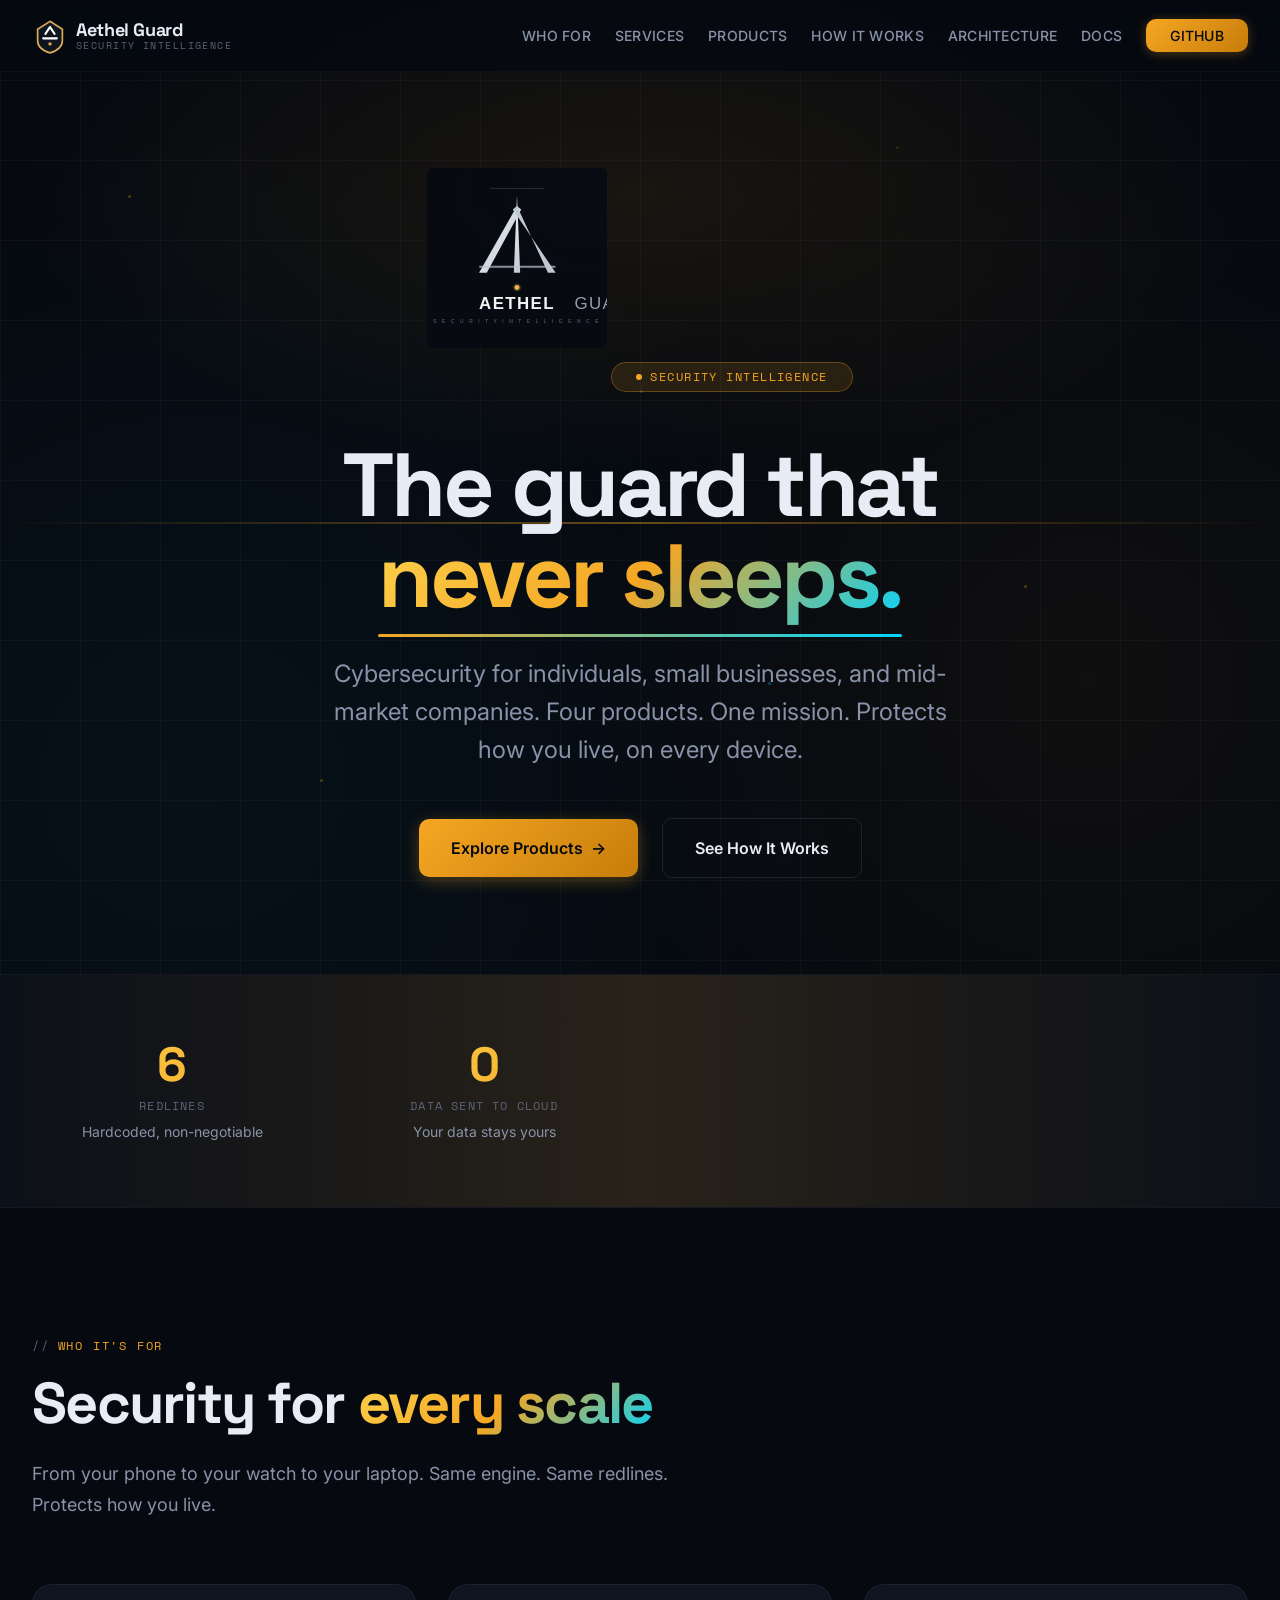
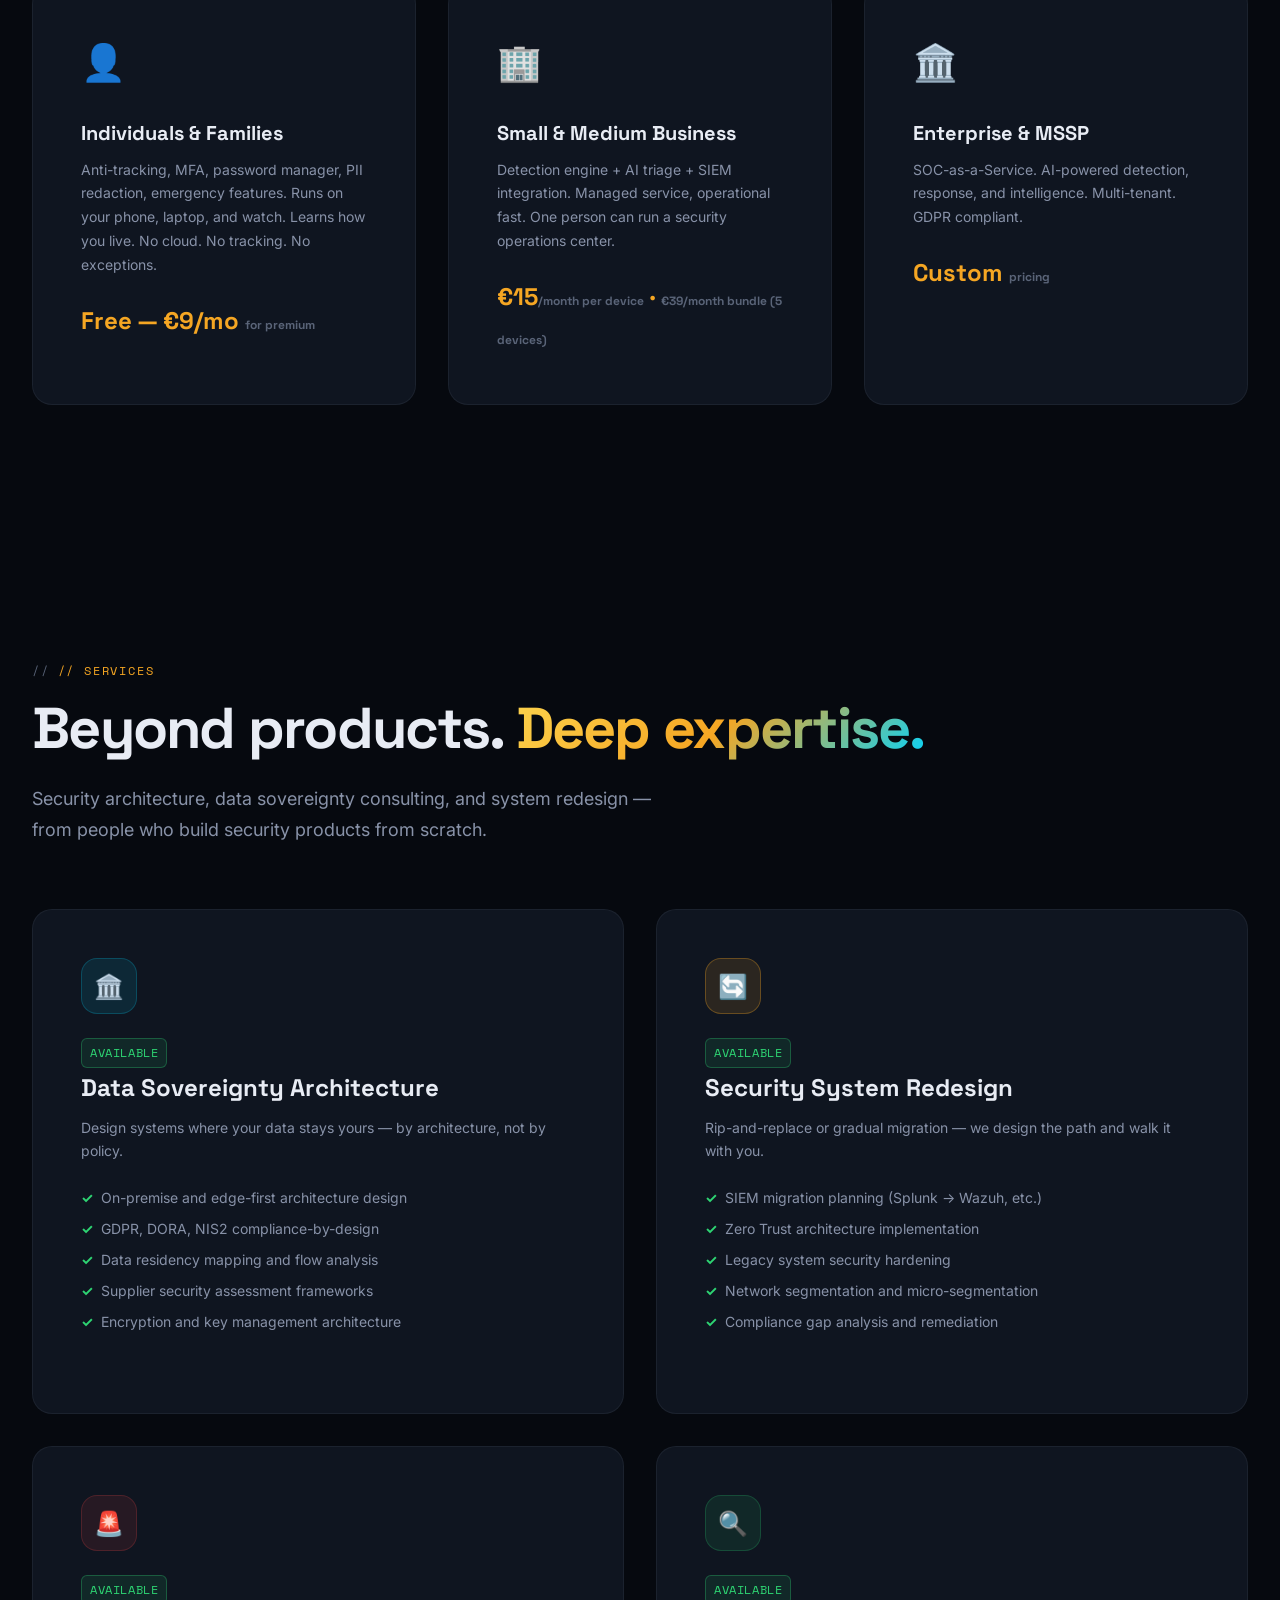
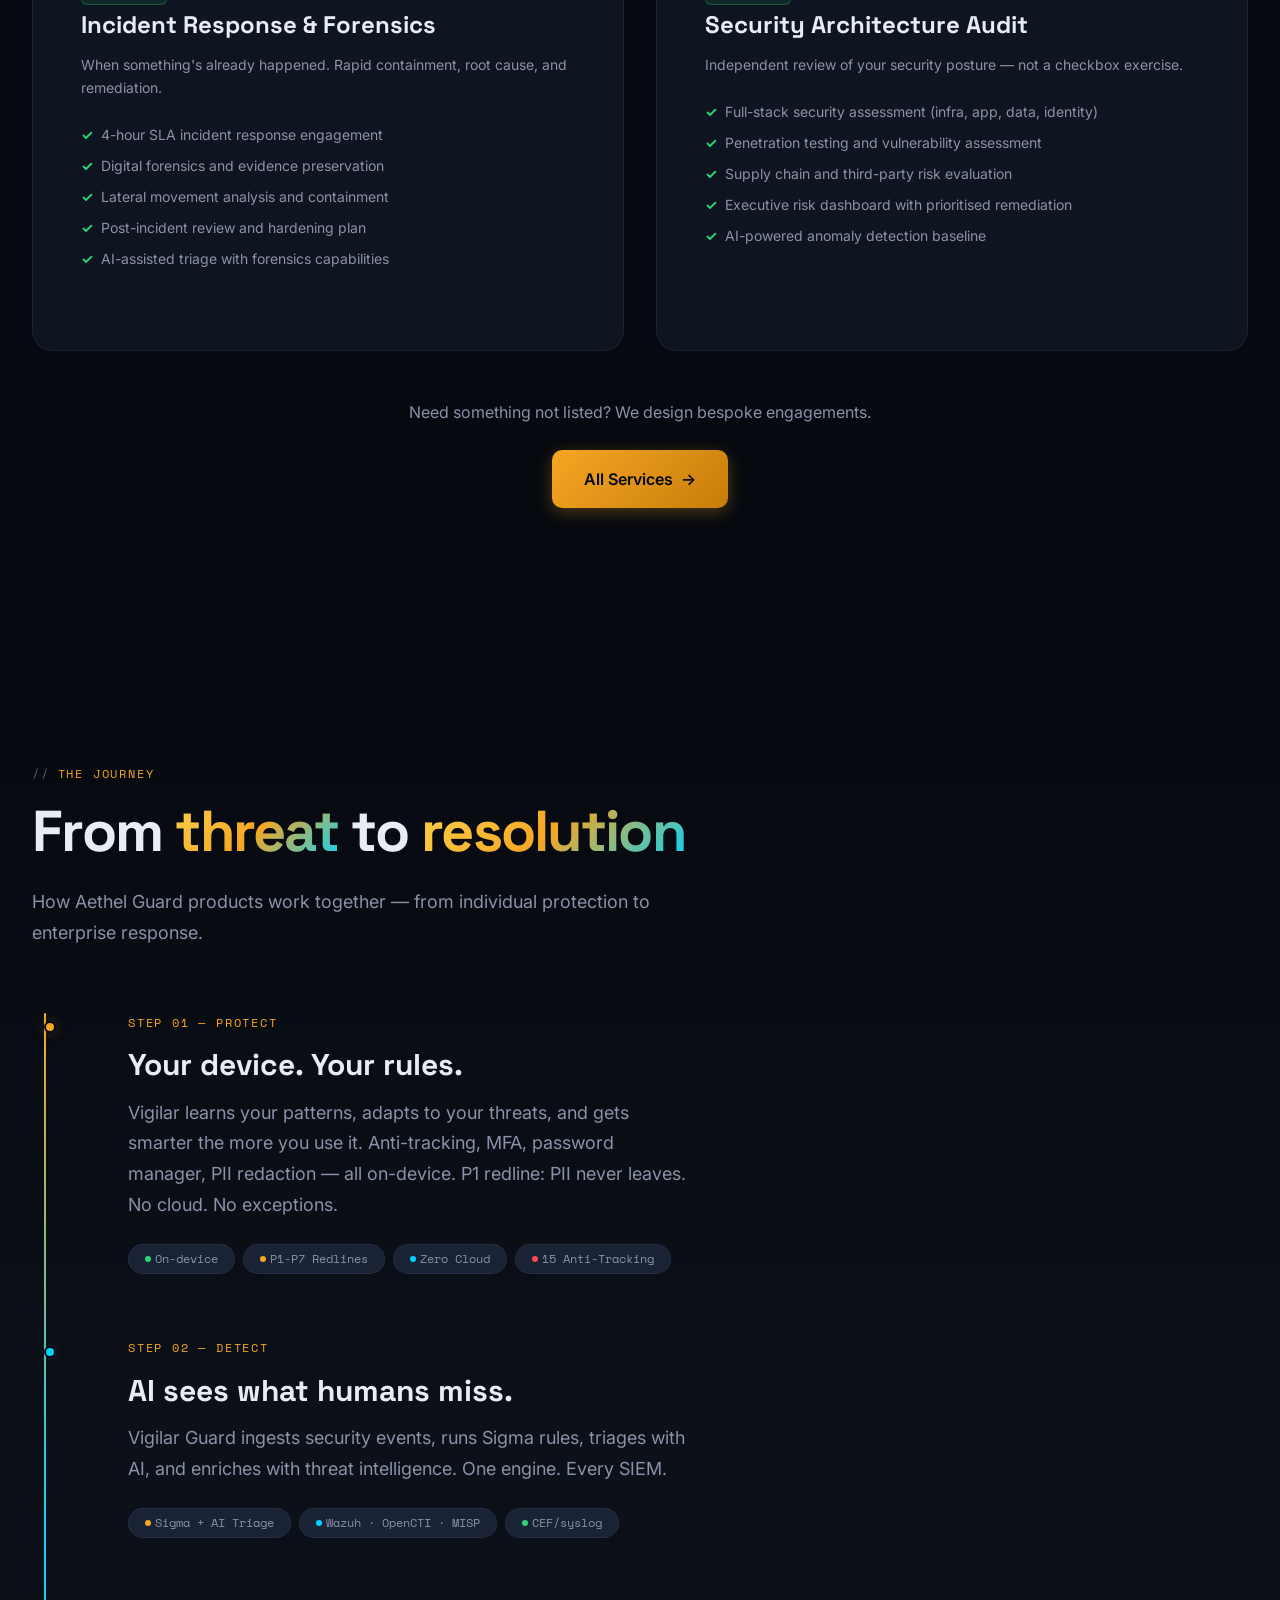
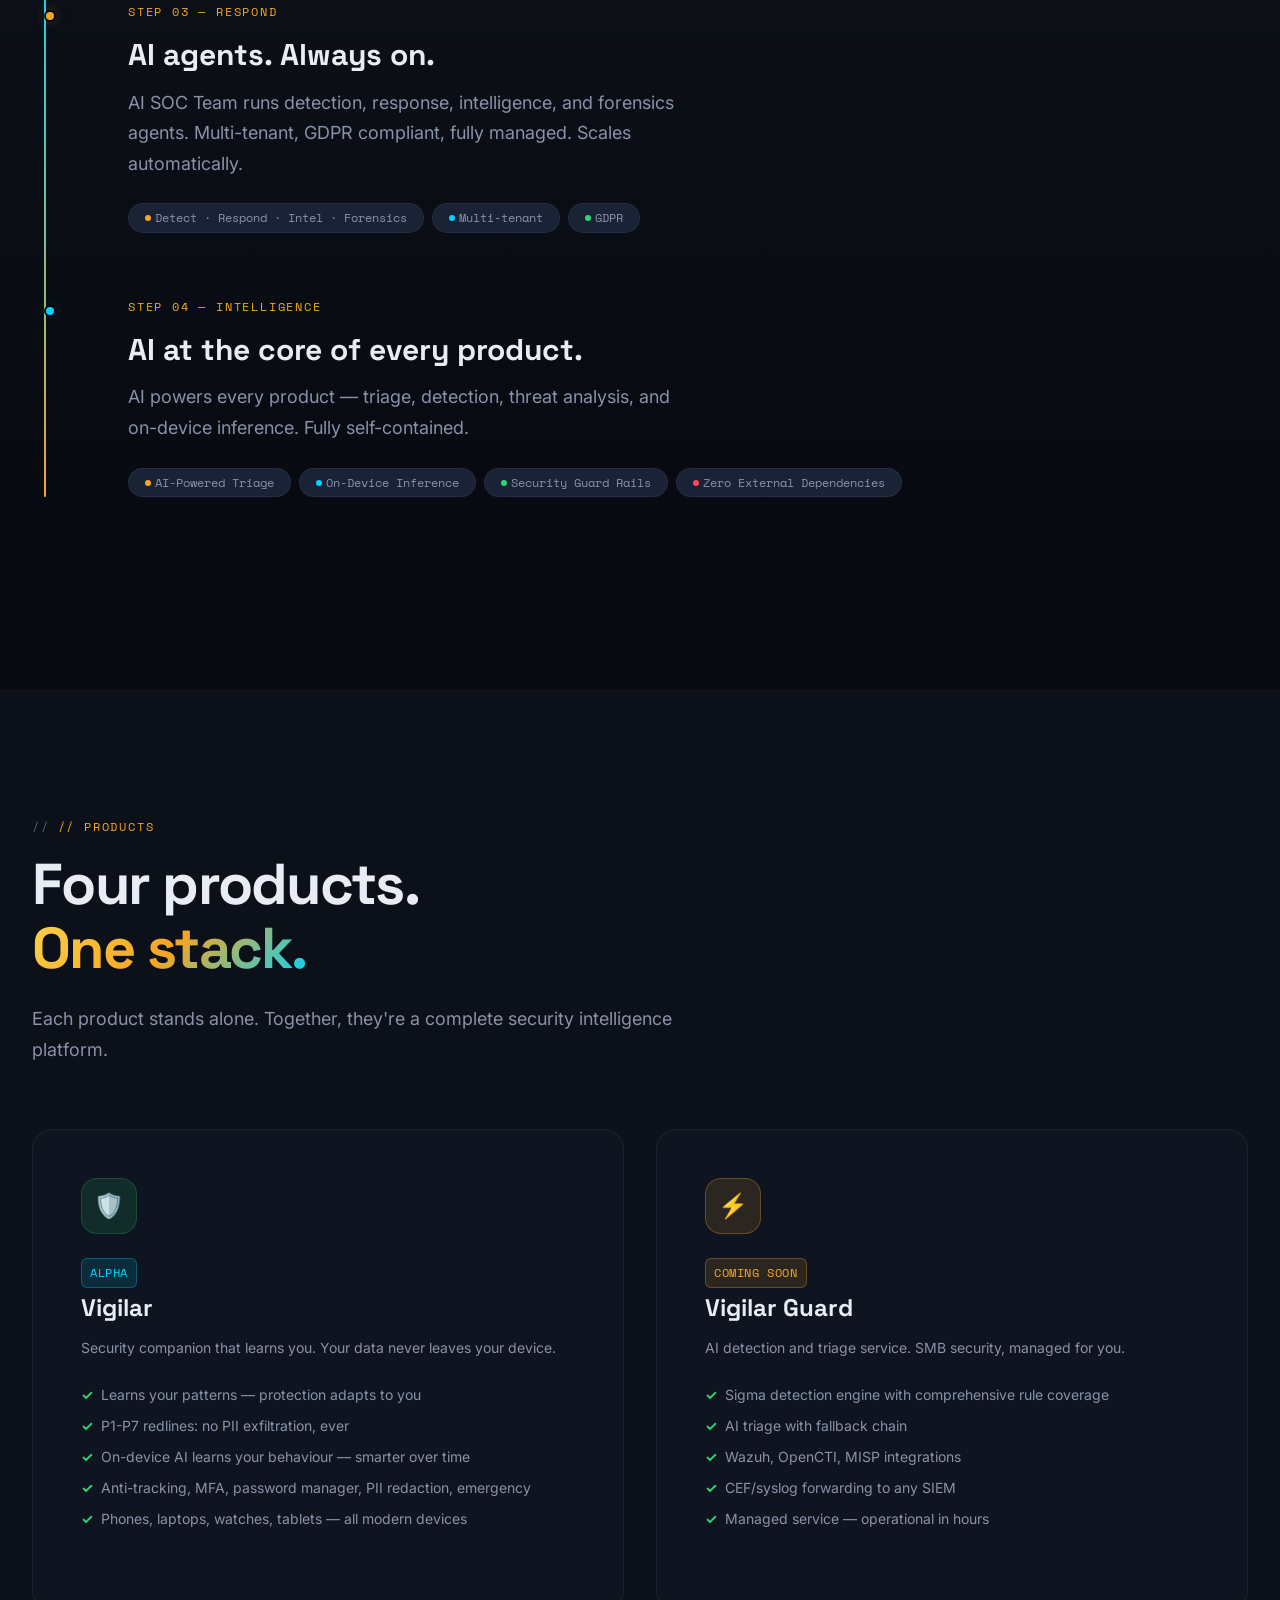
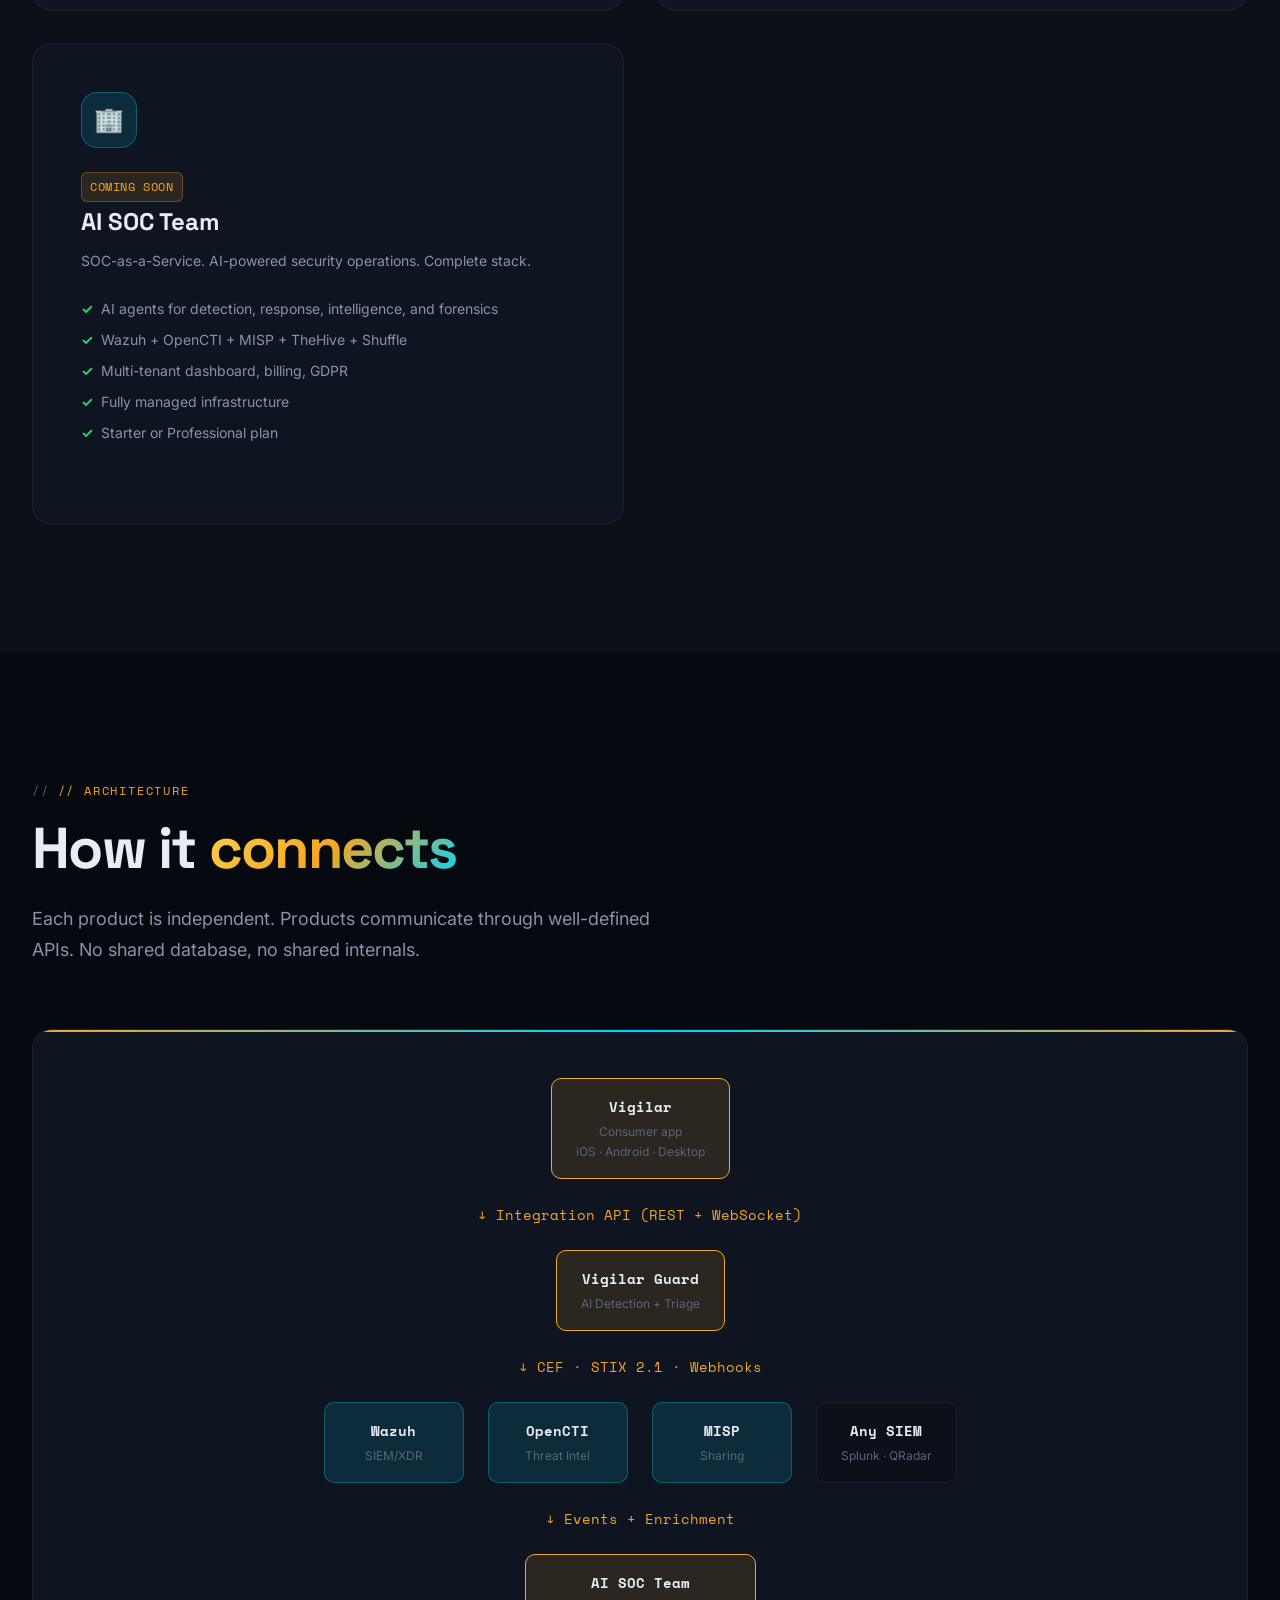
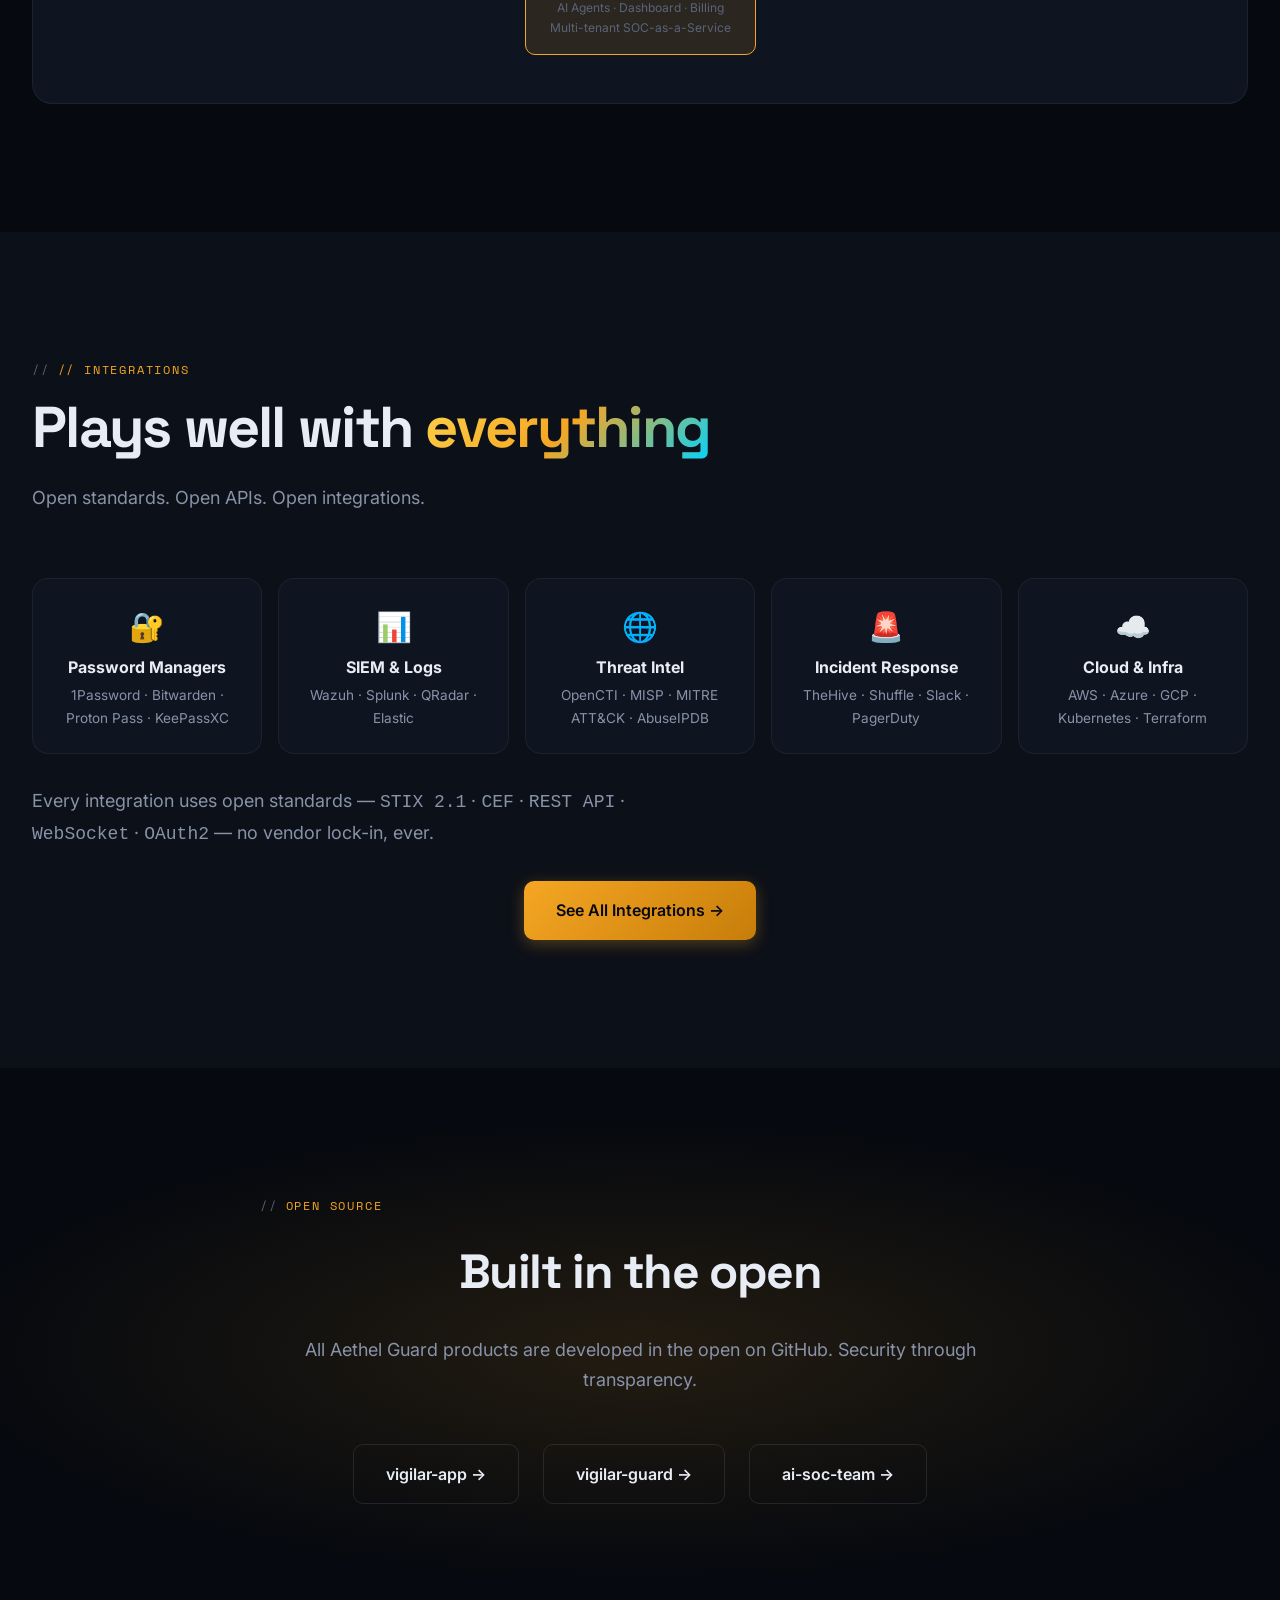
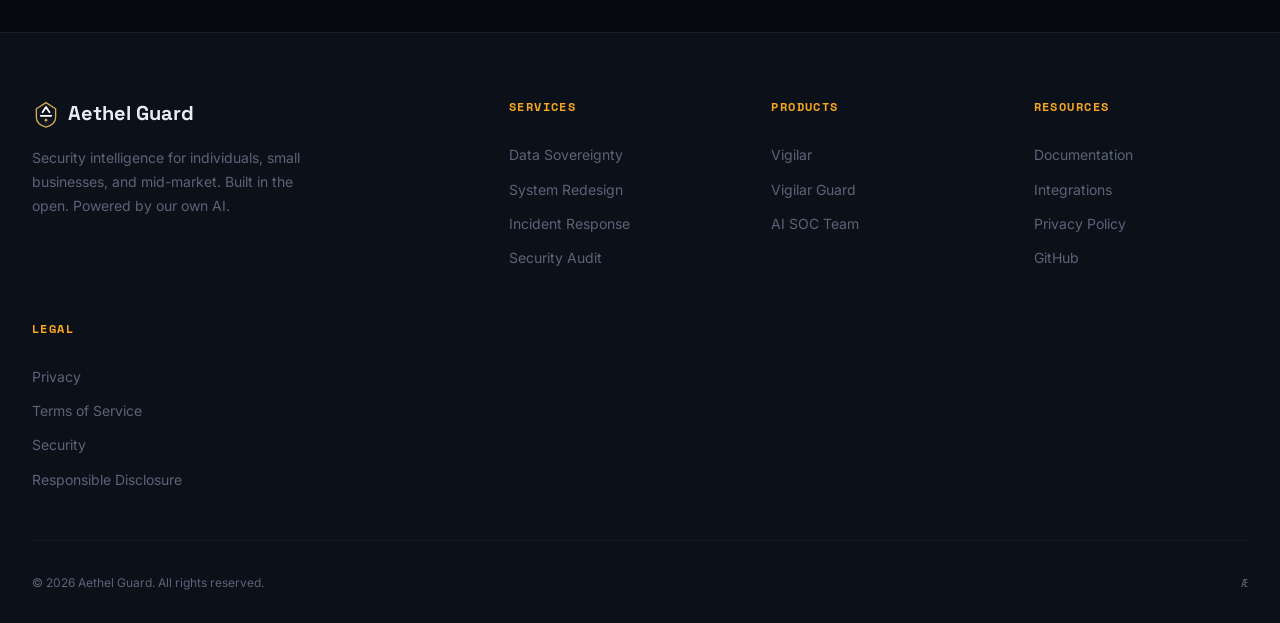
==== commit cfa33371: "Vigilar protects how you live — on every device - Hero: 'Consumer security companion' → 'Protects ho" ====
--- a/index.html
+++ b/index.html
@@ -81,7 +81,7 @@
     </h1>
     <p class="hero-subtitle">
       Cybersecurity for individuals, small businesses, and mid-market companies.
-      Four products. One mission. Your data never leaves your device.
+      Four products. One mission. Protects how you live, on every device.
     </p>
     <div class="hero-actions">
       <a href="#products" class="btn btn-primary"><span>Explore Products</span> <span class="arrow">→</span></a>
@@ -110,14 +110,14 @@
     <div class="section-header reveal">
       <div class="section-label">Who it's for</div>
       <h2 class="section-title">Security for <span class="accent">every scale</span></h2>
-      <p class="section-subtitle">From one person to ten thousand devices. Same engine. Same redlines. Different packaging.</p>
+      <p class="section-subtitle">From your phone to your watch to your laptop. Same engine. Same redlines. Protects how you live.</p>
     </div>
 
     <div class="who-grid">
       <div class="who-card reveal delay-1">
         <div class="icon">👤</div>
         <h3>Individuals & Families</h3>
-        <p>Anti-tracking, MFA, password manager, PII redaction, emergency features. Everything runs on your phone. No cloud. No tracking. No exceptions.</p>
+        <p>Anti-tracking, MFA, password manager, PII redaction, emergency features. Runs on your phone, laptop, and watch. Learns how you live. No cloud. No tracking. No exceptions.</p>
         <div class="price">Free — €9/mo <span class="price-note">for premium</span></div>
       </div>
 
@@ -311,7 +311,7 @@
           <li><span class="check">✓</span> P1-P7 redlines: no PII exfiltration, ever</li>
           <li><span class="check">✓</span> On-device AI learns your behaviour — smarter over time</li>
           <li><span class="check">✓</span> Anti-tracking, MFA, password manager, PII redaction, emergency</li>
-          <li><span class="check">✓</span> iOS, Android, macOS, Windows, Linux</li>
+          <li><span class="check">✓</span> Phones, laptops, watches, tablets — all modern devices</li>
         </ul>
       </a>
 
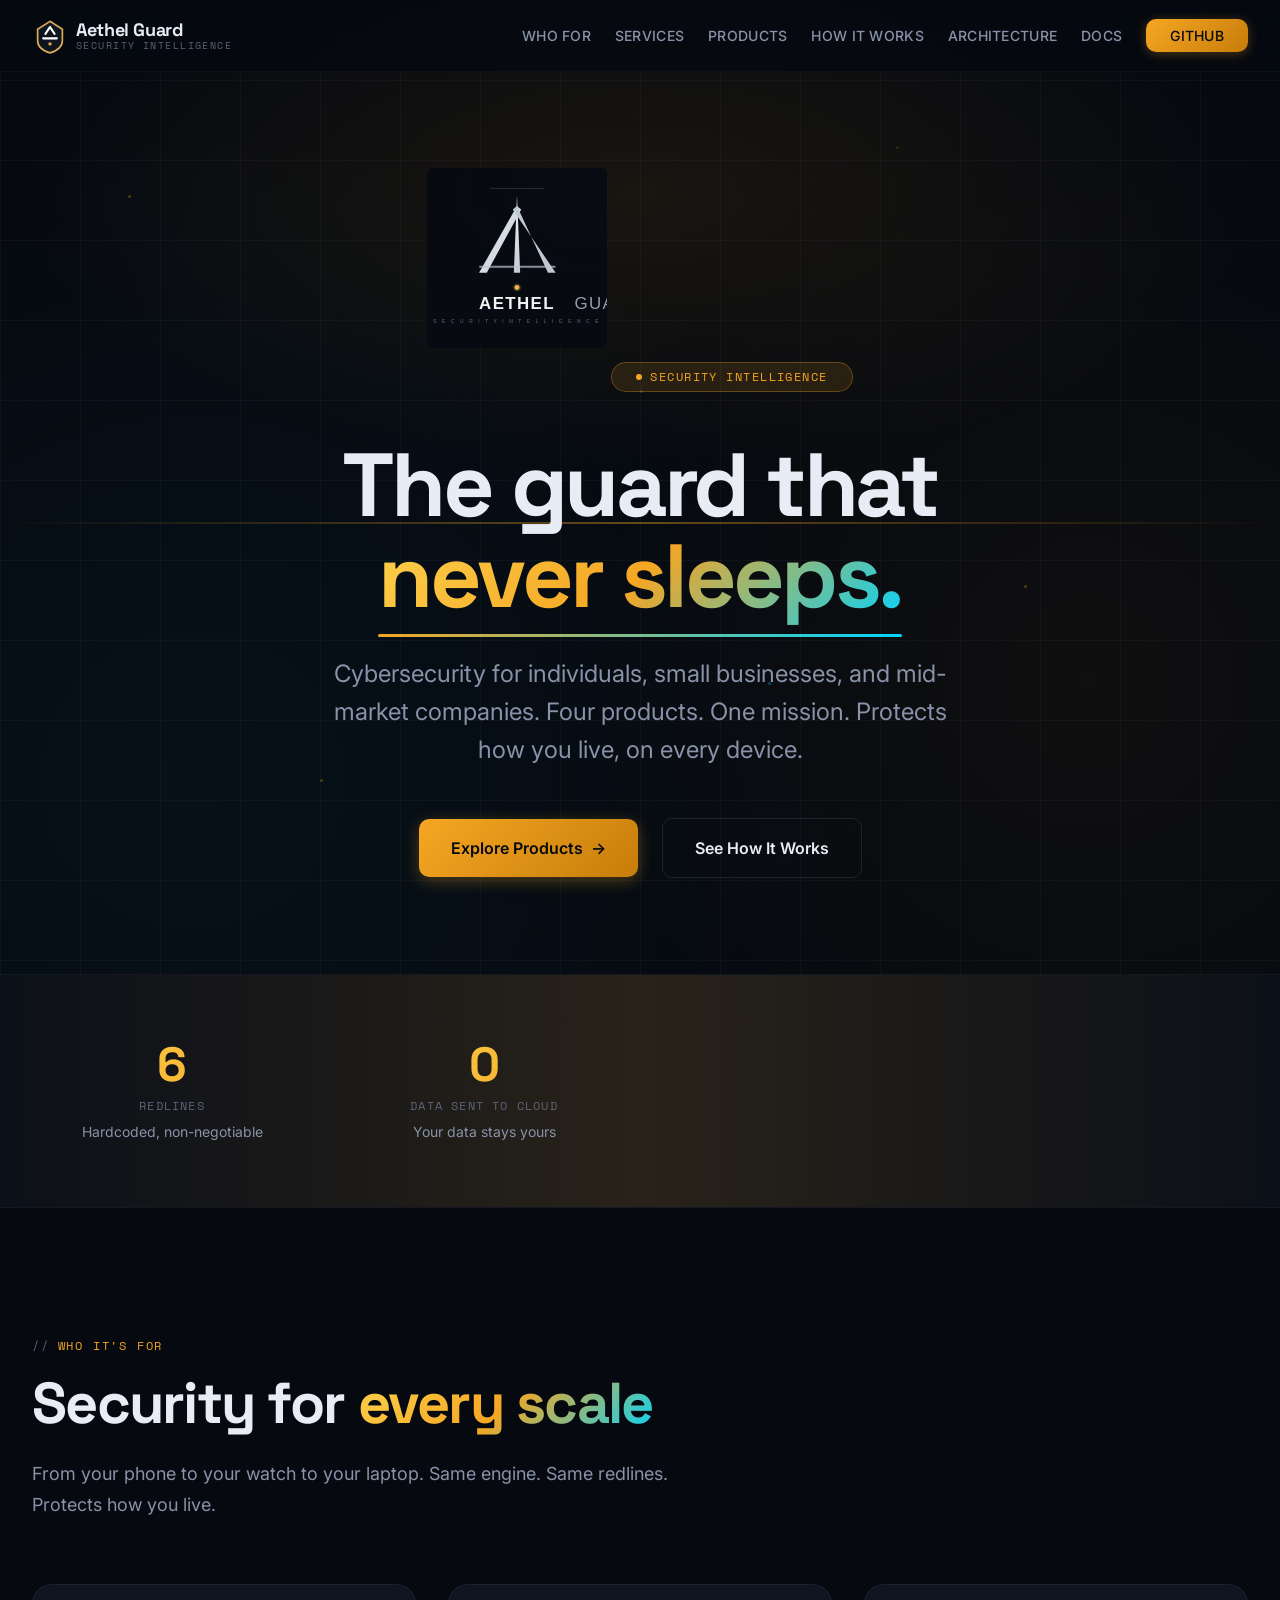
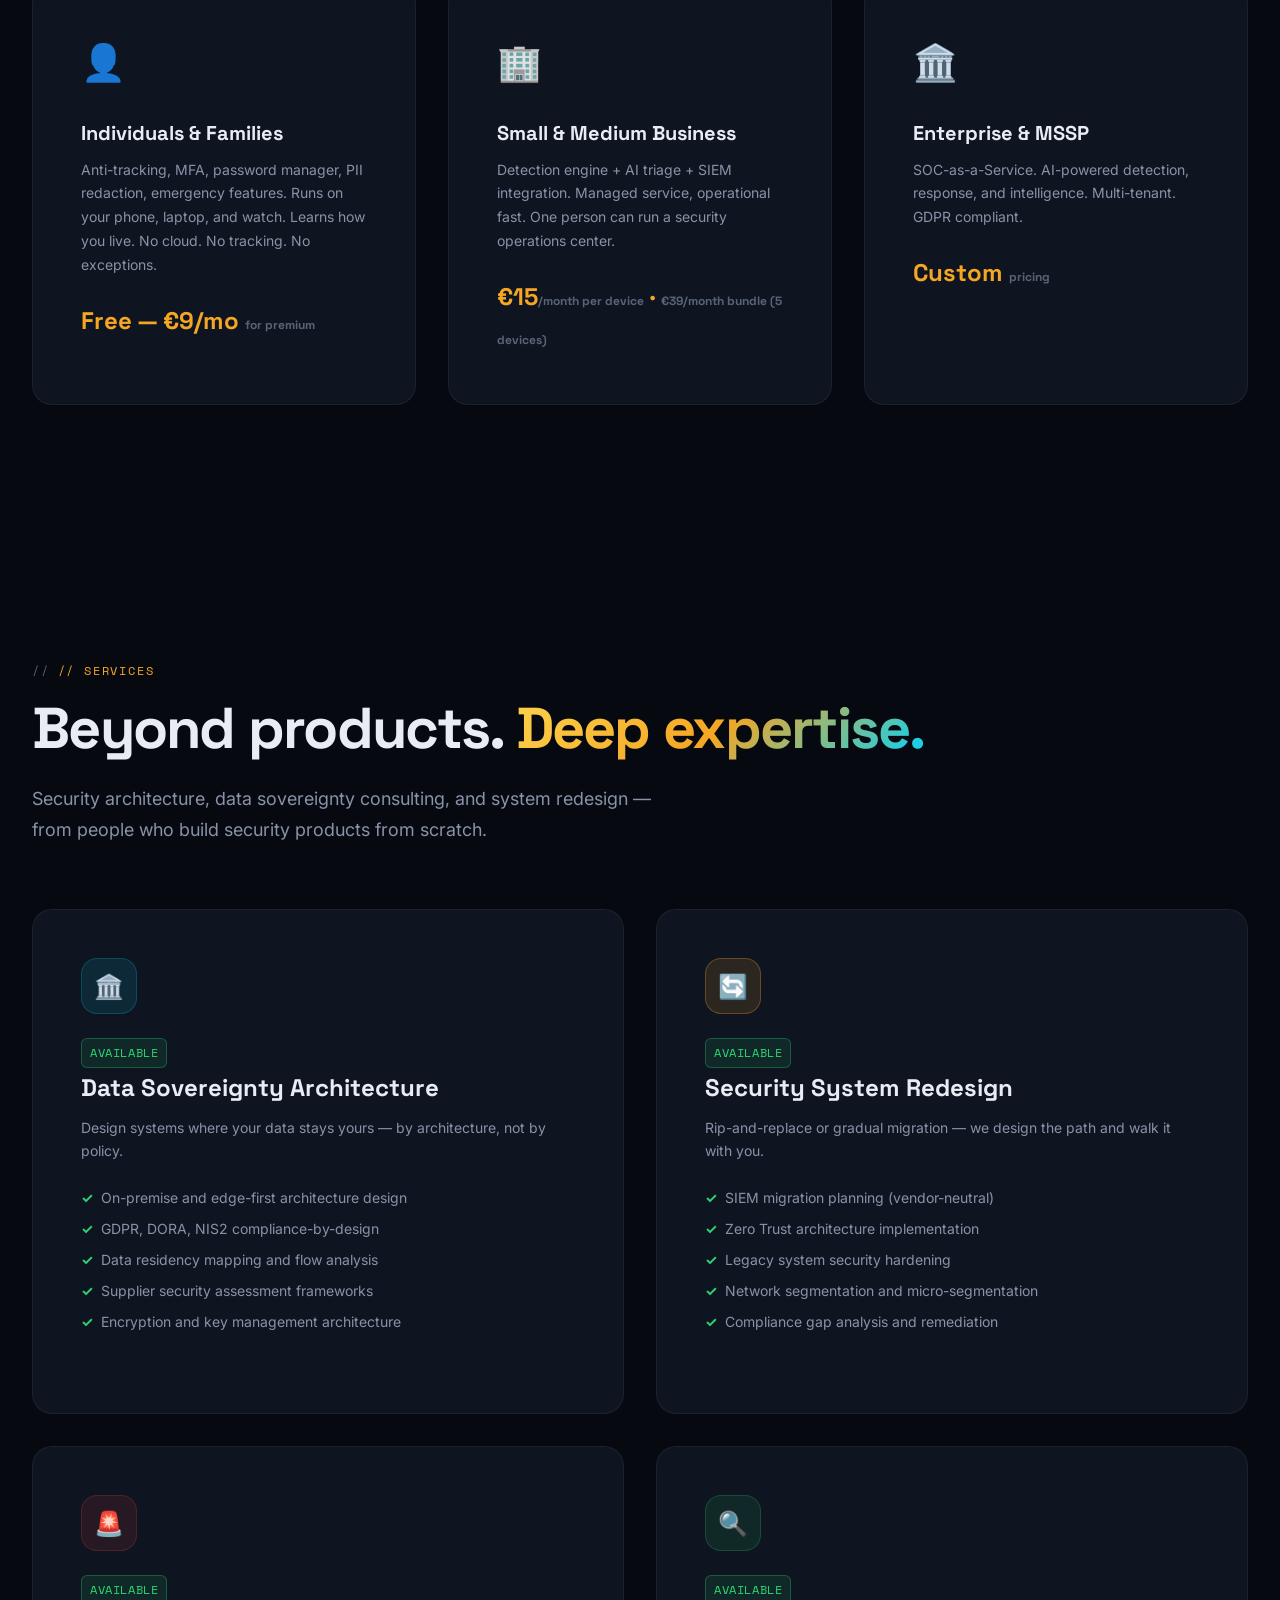
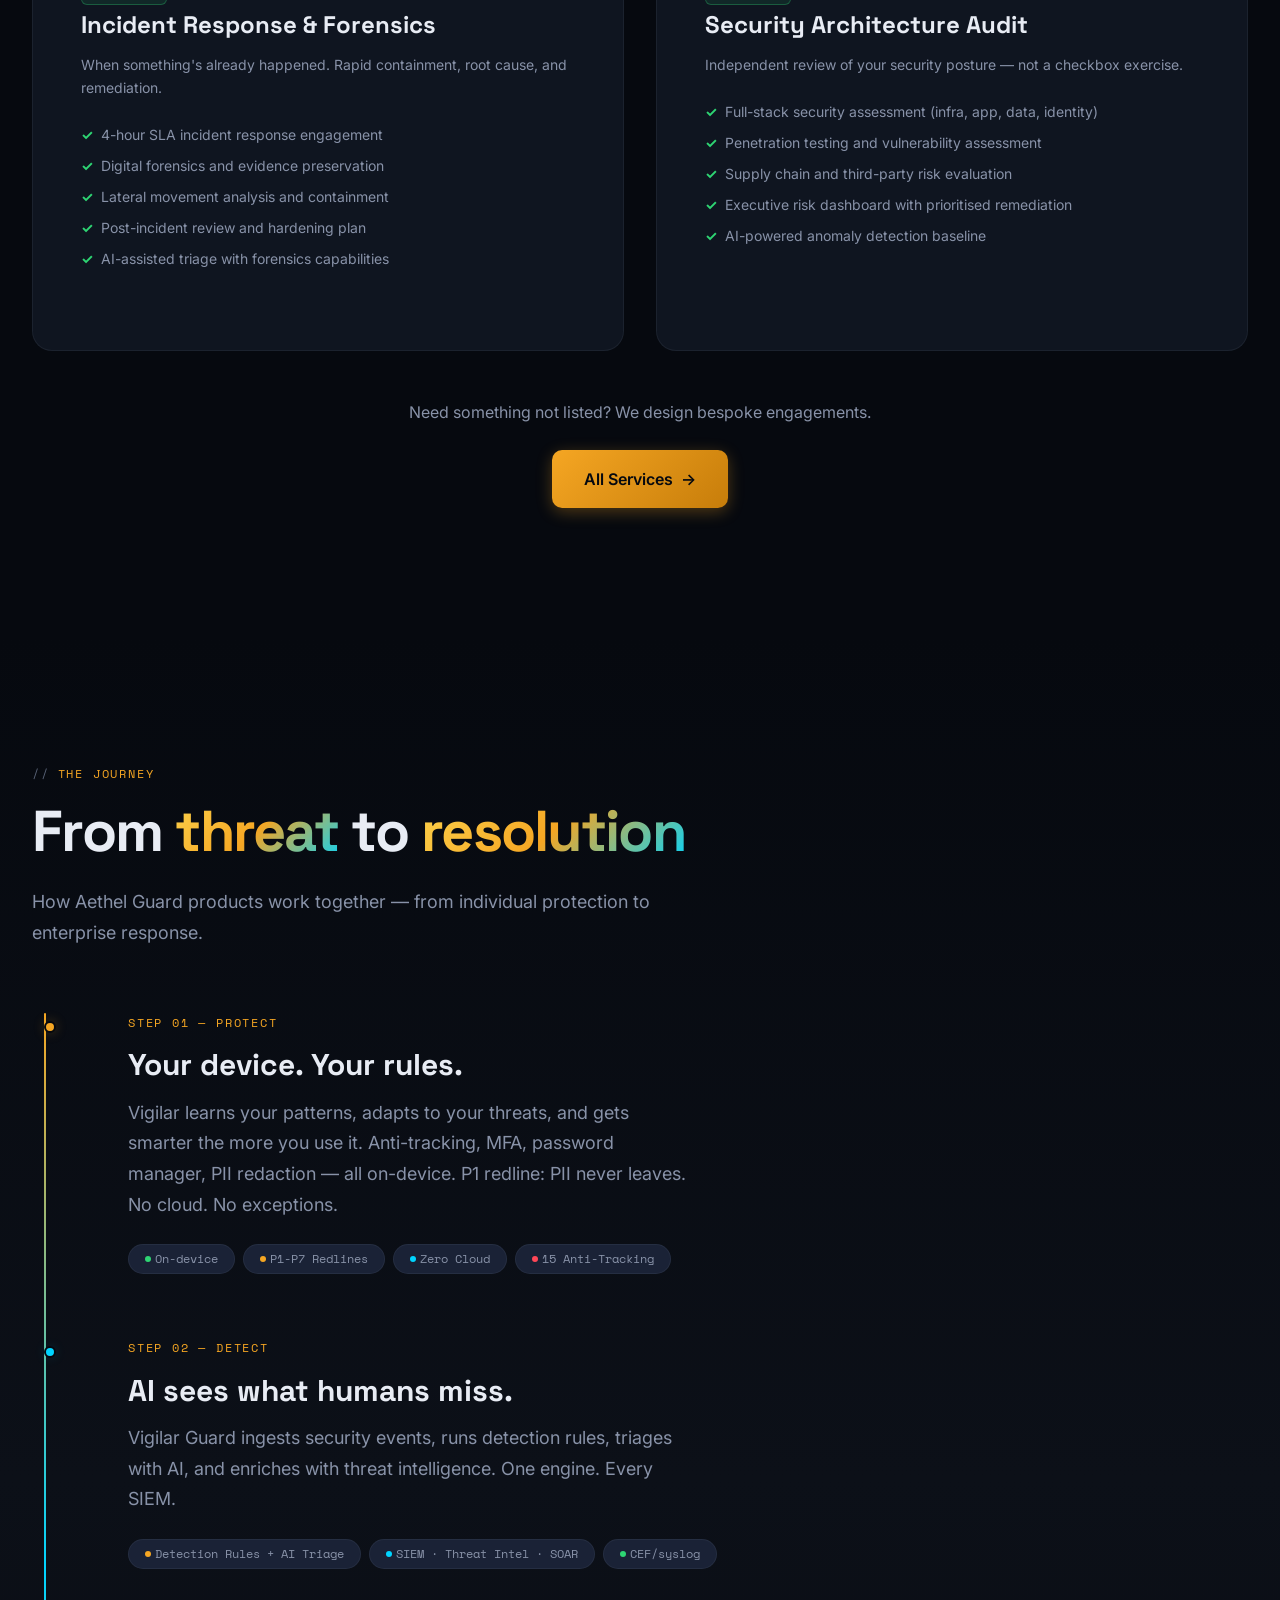
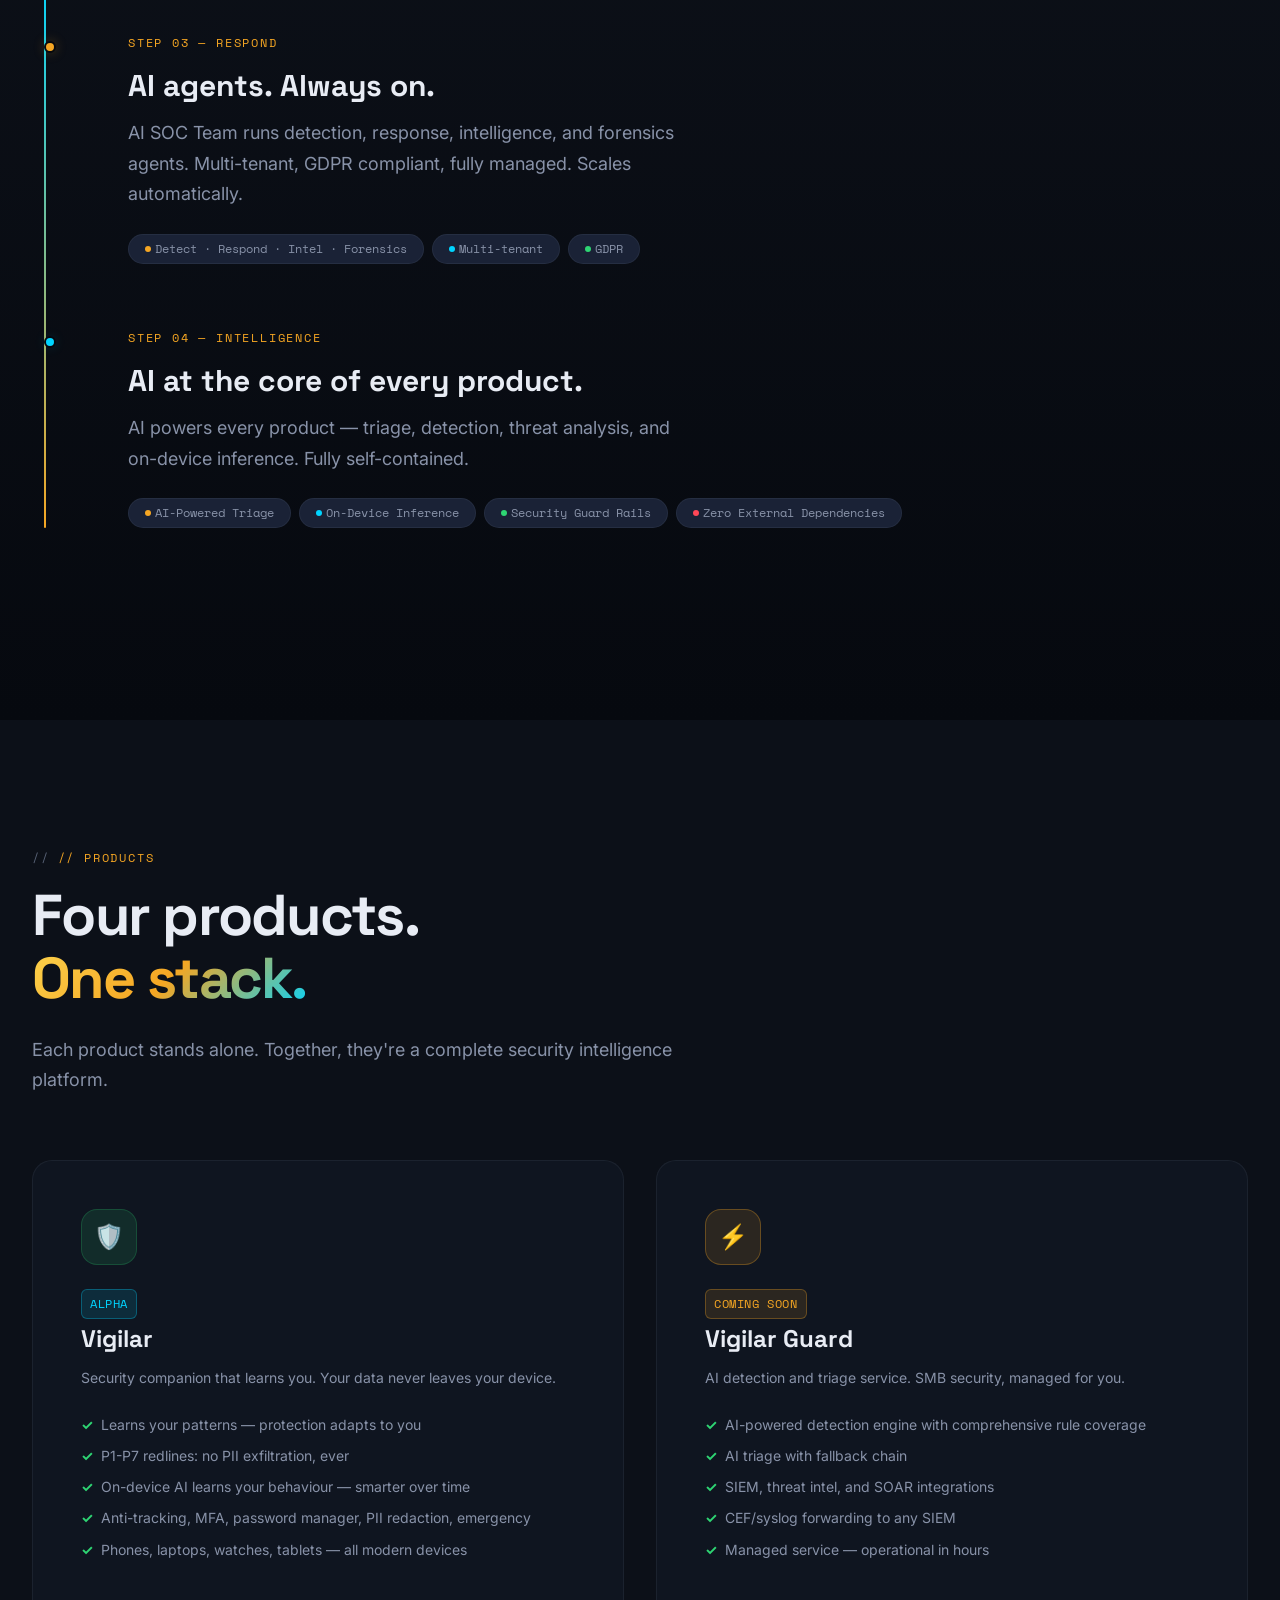
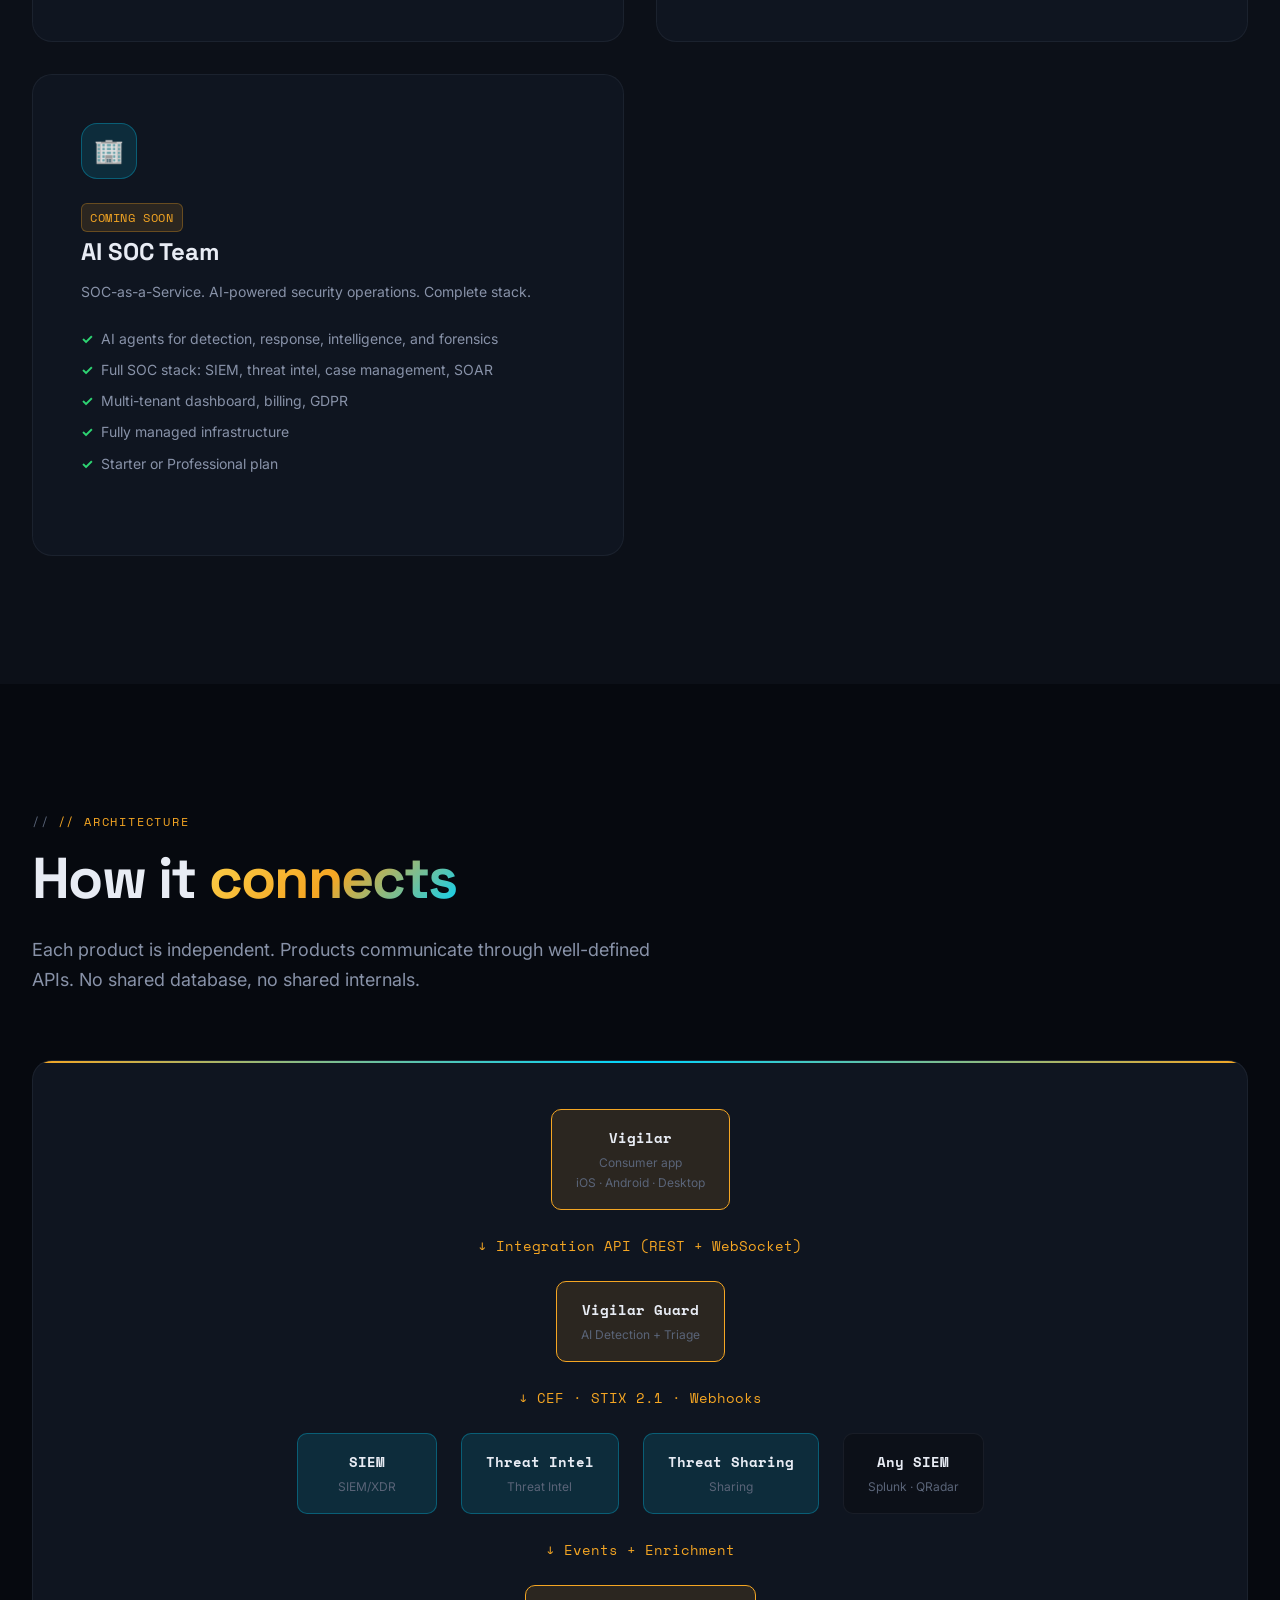
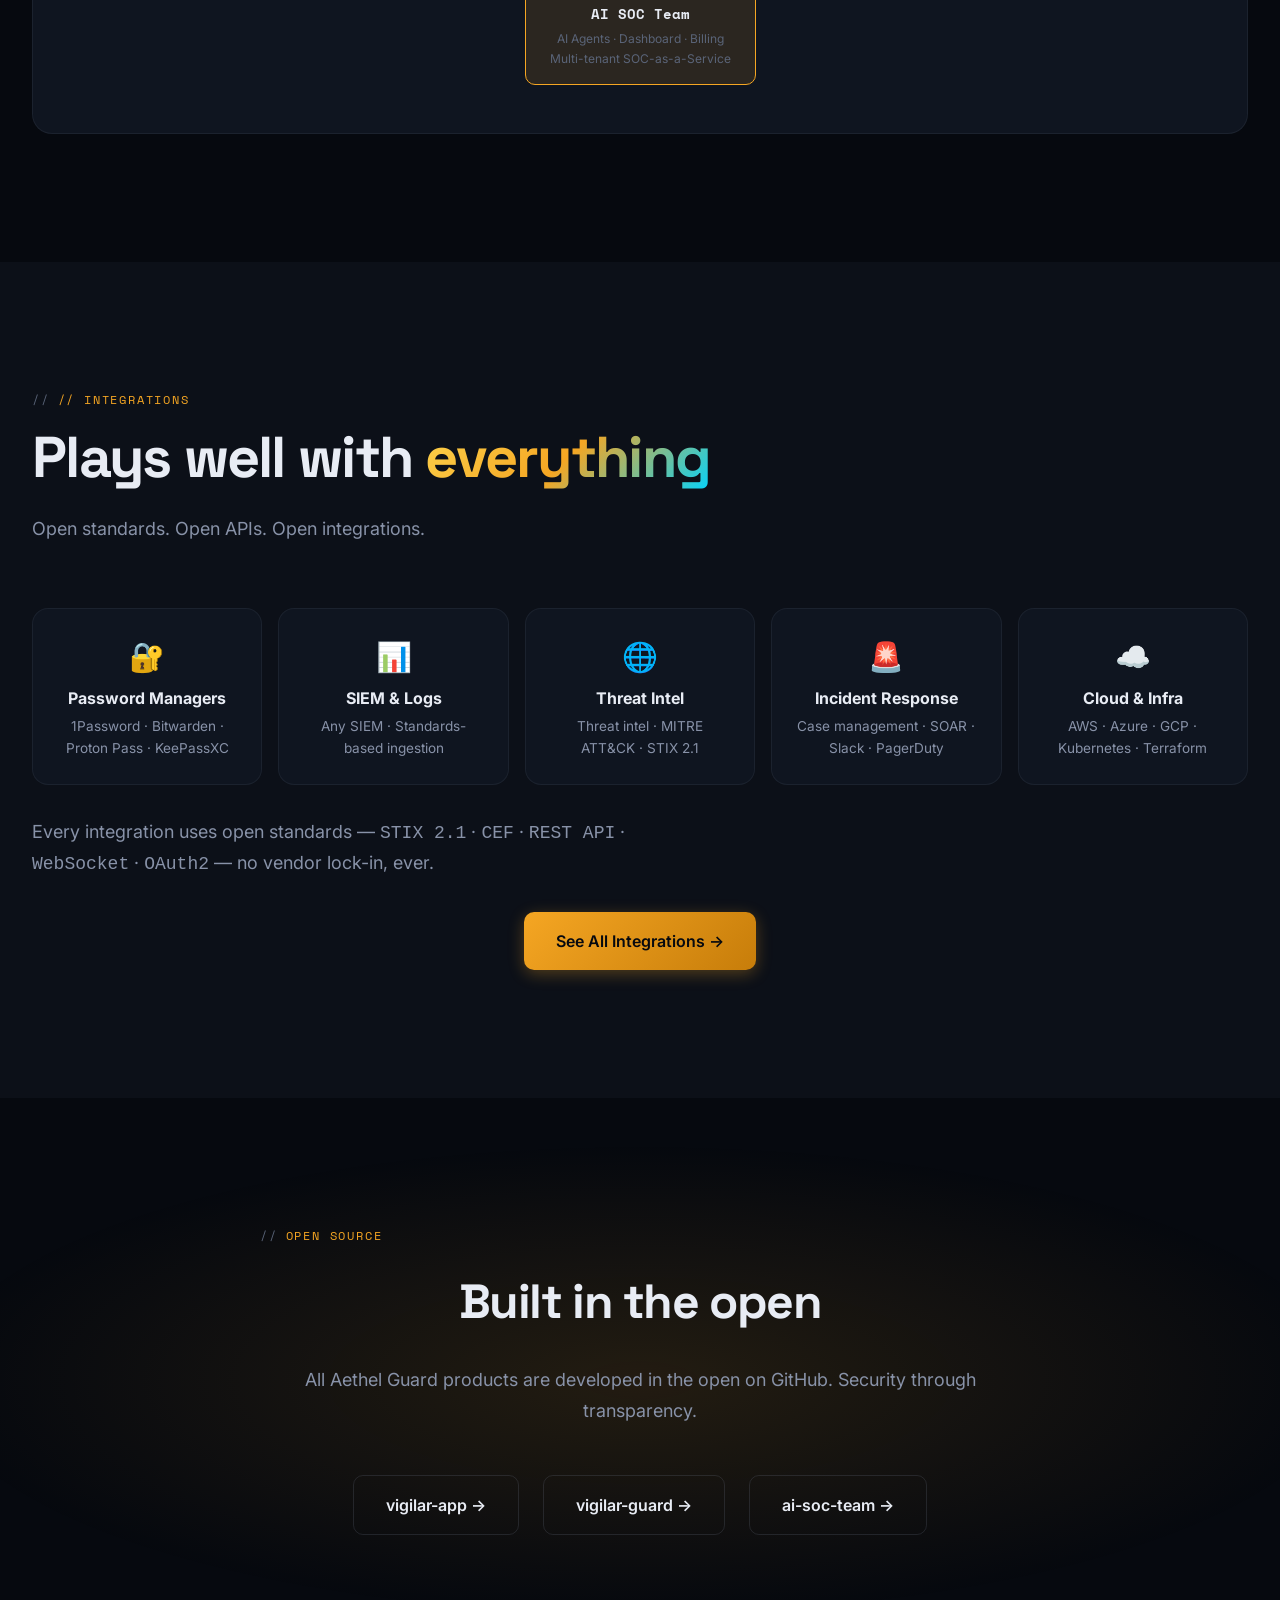
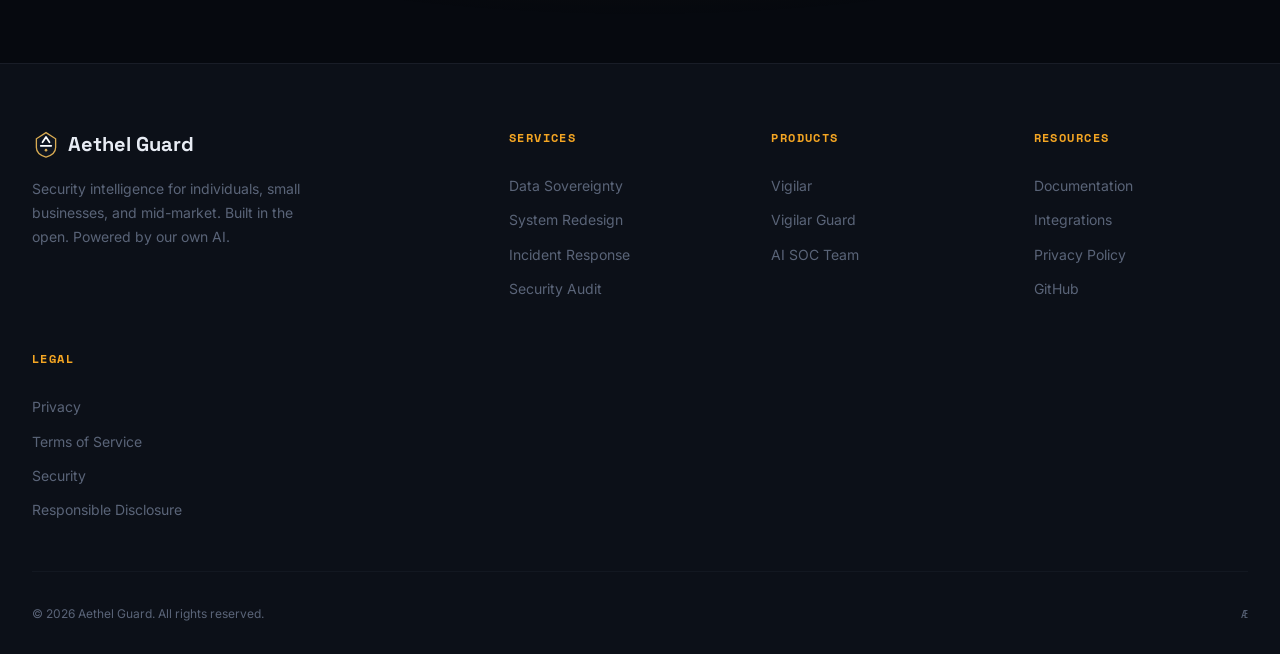
==== commit 70c0a676: "Remove third-party product names — sell capabilities, not dependencies Replaced all specific tool na" ====
--- a/index.html
+++ b/index.html
@@ -171,7 +171,7 @@
         <h3>Security System Redesign</h3>
         <p class="tagline">Rip-and-replace or gradual migration — we design the path and walk it with you.</p>
         <ul class="product-features">
-          <li><span class="check">✓</span> SIEM migration planning (Splunk → Wazuh, etc.)</li>
+          <li><span class="check">✓</span> SIEM migration planning (vendor-neutral)</li>
           <li><span class="check">✓</span> Zero Trust architecture implementation</li>
           <li><span class="check">✓</span> Legacy system security hardening</li>
           <li><span class="check">✓</span> Network segmentation and micro-segmentation</li>
@@ -248,11 +248,11 @@
         <div class="journey-step-number">Step 02 — Detect</div>
         <h3 class="journey-step-title">AI sees what humans miss.</h3>
         <p class="journey-step-desc">
-          Vigilar Guard ingests security events, runs Sigma rules, triages with AI, and enriches with threat intelligence. One engine. Every SIEM.
+          Vigilar Guard ingests security events, runs detection rules, triages with AI, and enriches with threat intelligence. One engine. Every SIEM.
         </p>
         <div class="journey-step-features">
-          <span class="journey-tag"><span class="dot dot-amber"></span> Sigma + AI Triage</span>
-          <span class="journey-tag"><span class="dot dot-cyan"></span> Wazuh · OpenCTI · MISP</span>
+          <span class="journey-tag"><span class="dot dot-amber"></span> Detection Rules + AI Triage</span>
+          <span class="journey-tag"><span class="dot dot-cyan"></span> SIEM · Threat Intel · SOAR</span>
           <span class="journey-tag"><span class="dot dot-green"></span> CEF/syslog</span>
         </div>
       </div>
@@ -322,9 +322,9 @@
         <h3>Vigilar Guard</h3>
         <p class="tagline">AI detection and triage service. SMB security, managed for you.</p>
         <ul class="product-features">
-          <li><span class="check">✓</span> Sigma detection engine with comprehensive rule coverage</li>
+          <li><span class="check">✓</span> AI-powered detection engine with comprehensive rule coverage</li>
           <li><span class="check">✓</span> AI triage with fallback chain</li>
-          <li><span class="check">✓</span> Wazuh, OpenCTI, MISP integrations</li>
+          <li><span class="check">✓</span> SIEM, threat intel, and SOAR integrations</li>
           <li><span class="check">✓</span> CEF/syslog forwarding to any SIEM</li>
           <li><span class="check">✓</span> Managed service — operational in hours</li>
         </ul>
@@ -338,7 +338,7 @@
         <p class="tagline">SOC-as-a-Service. AI-powered security operations. Complete stack.</p>
         <ul class="product-features">
           <li><span class="check">✓</span> AI agents for detection, response, intelligence, and forensics</li>
-          <li><span class="check">✓</span> Wazuh + OpenCTI + MISP + TheHive + Shuffle</li>
+          <li><span class="check">✓</span> Full SOC stack: SIEM, threat intel, case management, SOAR</li>
           <li><span class="check">✓</span> Multi-tenant dashboard, billing, GDPR</li>
           <li><span class="check">✓</span> Fully managed infrastructure</li>
           <li><span class="check">✓</span> Starter or Professional plan</li>
@@ -383,15 +383,15 @@
         <!-- SIEM layer -->
         <div class="arch-row">
           <div class="arch-block cyan">
-            <h4>Wazuh</h4>
+            <h4>SIEM</h4>
             <p>SIEM/XDR</p>
           </div>
           <div class="arch-block cyan">
-            <h4>OpenCTI</h4>
+            <h4>Threat Intel</h4>
             <p>Threat Intel</p>
           </div>
           <div class="arch-block cyan">
-            <h4>MISP</h4>
+            <h4>Threat Sharing</h4>
             <p>Sharing</p>
           </div>
           <div class="arch-block">
@@ -432,17 +432,17 @@
       <div class="int-card reveal delay-1" style="background: var(--bg-card); border: 1px solid var(--border-default); border-radius: var(--radius-lg); padding: var(--space-lg); text-align: center;">
         <div style="font-size: 1.8rem; margin-bottom: var(--space-xs);">📊</div>
         <strong style="color: var(--text-primary);">SIEM & Logs</strong>
-        <p style="color: var(--text-secondary); font-size: 0.85rem; margin-top: 4px;">Wazuh · Splunk · QRadar · Elastic</p>
+        <p style="color: var(--text-secondary); font-size: 0.85rem; margin-top: 4px;">Any SIEM · Standards-based ingestion</p>
       </div>
       <div class="int-card reveal delay-2" style="background: var(--bg-card); border: 1px solid var(--border-default); border-radius: var(--radius-lg); padding: var(--space-lg); text-align: center;">
         <div style="font-size: 1.8rem; margin-bottom: var(--space-xs);">🌐</div>
         <strong style="color: var(--text-primary);">Threat Intel</strong>
-        <p style="color: var(--text-secondary); font-size: 0.85rem; margin-top: 4px;">OpenCTI · MISP · MITRE ATT&CK · AbuseIPDB</p>
+        <p style="color: var(--text-secondary); font-size: 0.85rem; margin-top: 4px;">Threat intel · MITRE ATT&CK · STIX 2.1</p>
       </div>
       <div class="int-card reveal delay-3" style="background: var(--bg-card); border: 1px solid var(--border-default); border-radius: var(--radius-lg); padding: var(--space-lg); text-align: center;">
         <div style="font-size: 1.8rem; margin-bottom: var(--space-xs);">🚨</div>
         <strong style="color: var(--text-primary);">Incident Response</strong>
-        <p style="color: var(--text-secondary); font-size: 0.85rem; margin-top: 4px;">TheHive · Shuffle · Slack · PagerDuty</p>
+        <p style="color: var(--text-secondary); font-size: 0.85rem; margin-top: 4px;">Case management · SOAR · Slack · PagerDuty</p>
       </div>
       <div class="int-card reveal delay-4" style="background: var(--bg-card); border: 1px solid var(--border-default); border-radius: var(--radius-lg); padding: var(--space-lg); text-align: center;">
         <div style="font-size: 1.8rem; margin-bottom: var(--space-xs);">☁️</div>
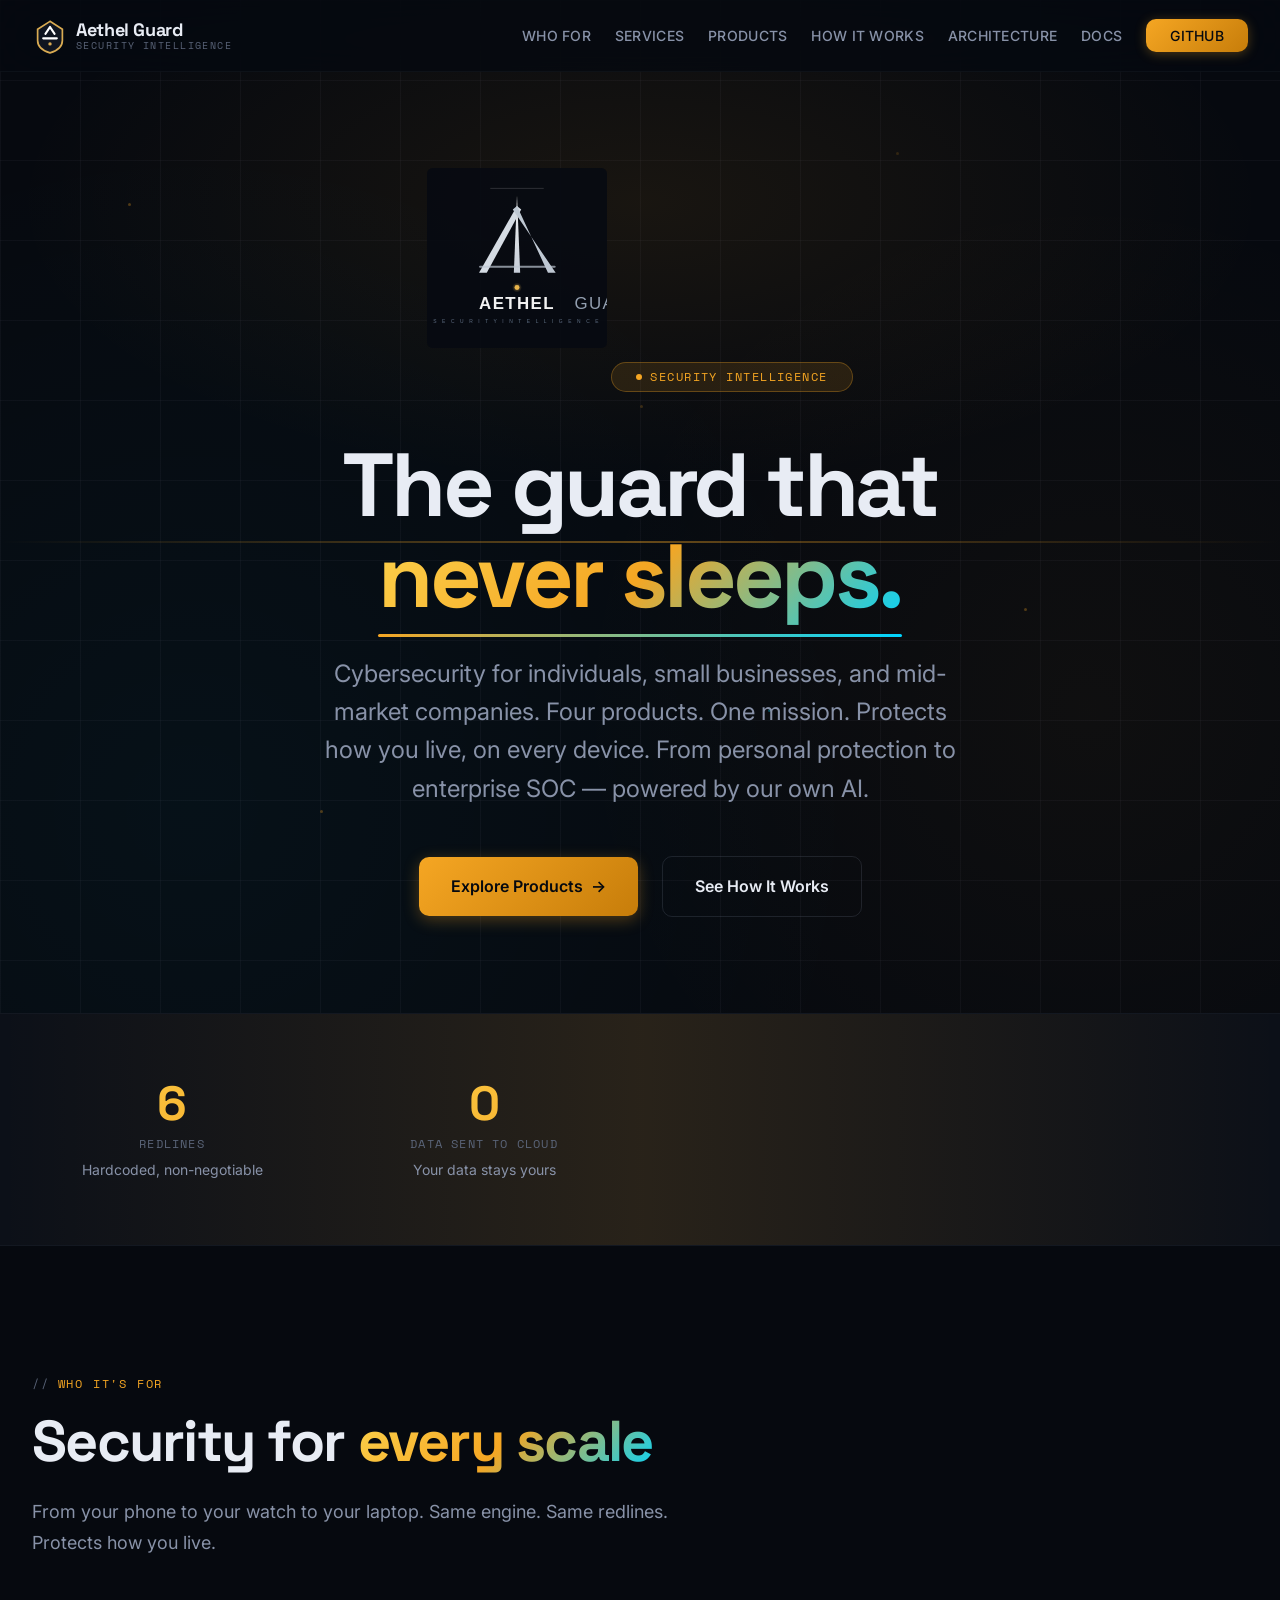
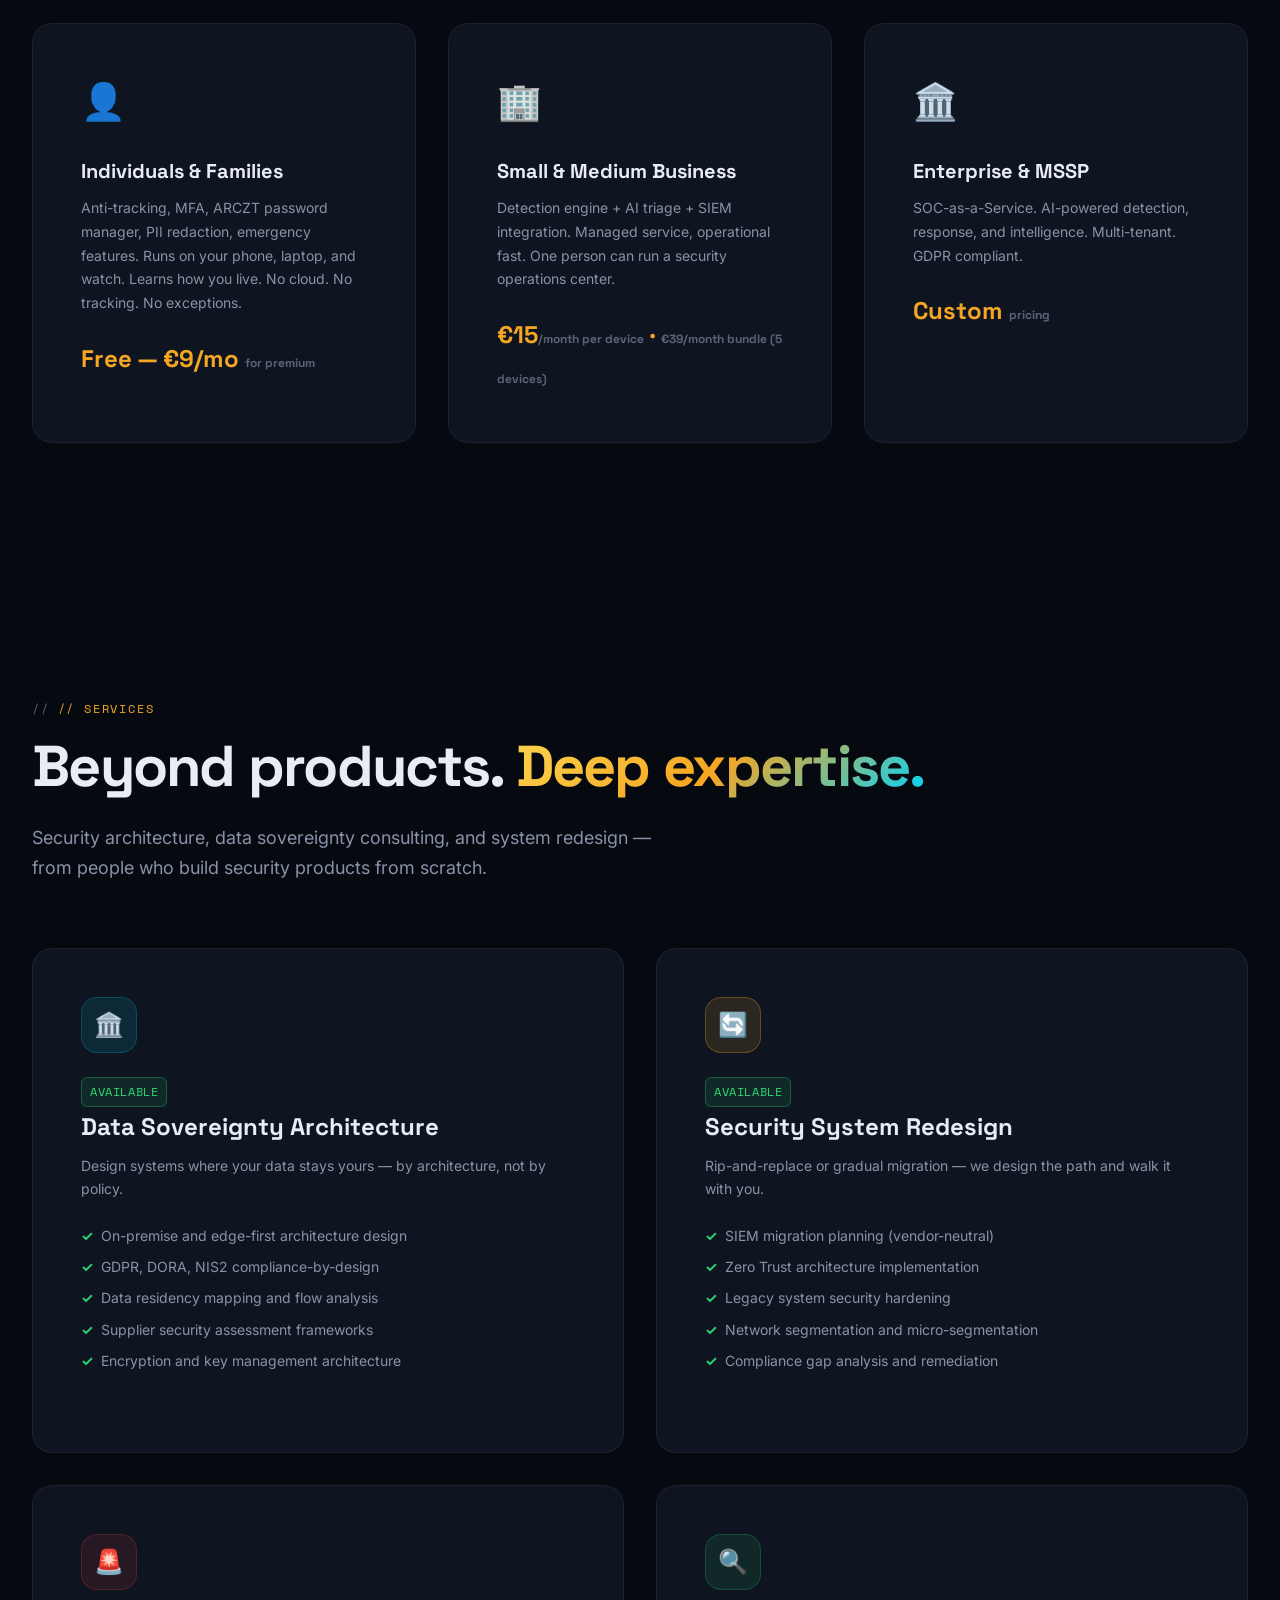
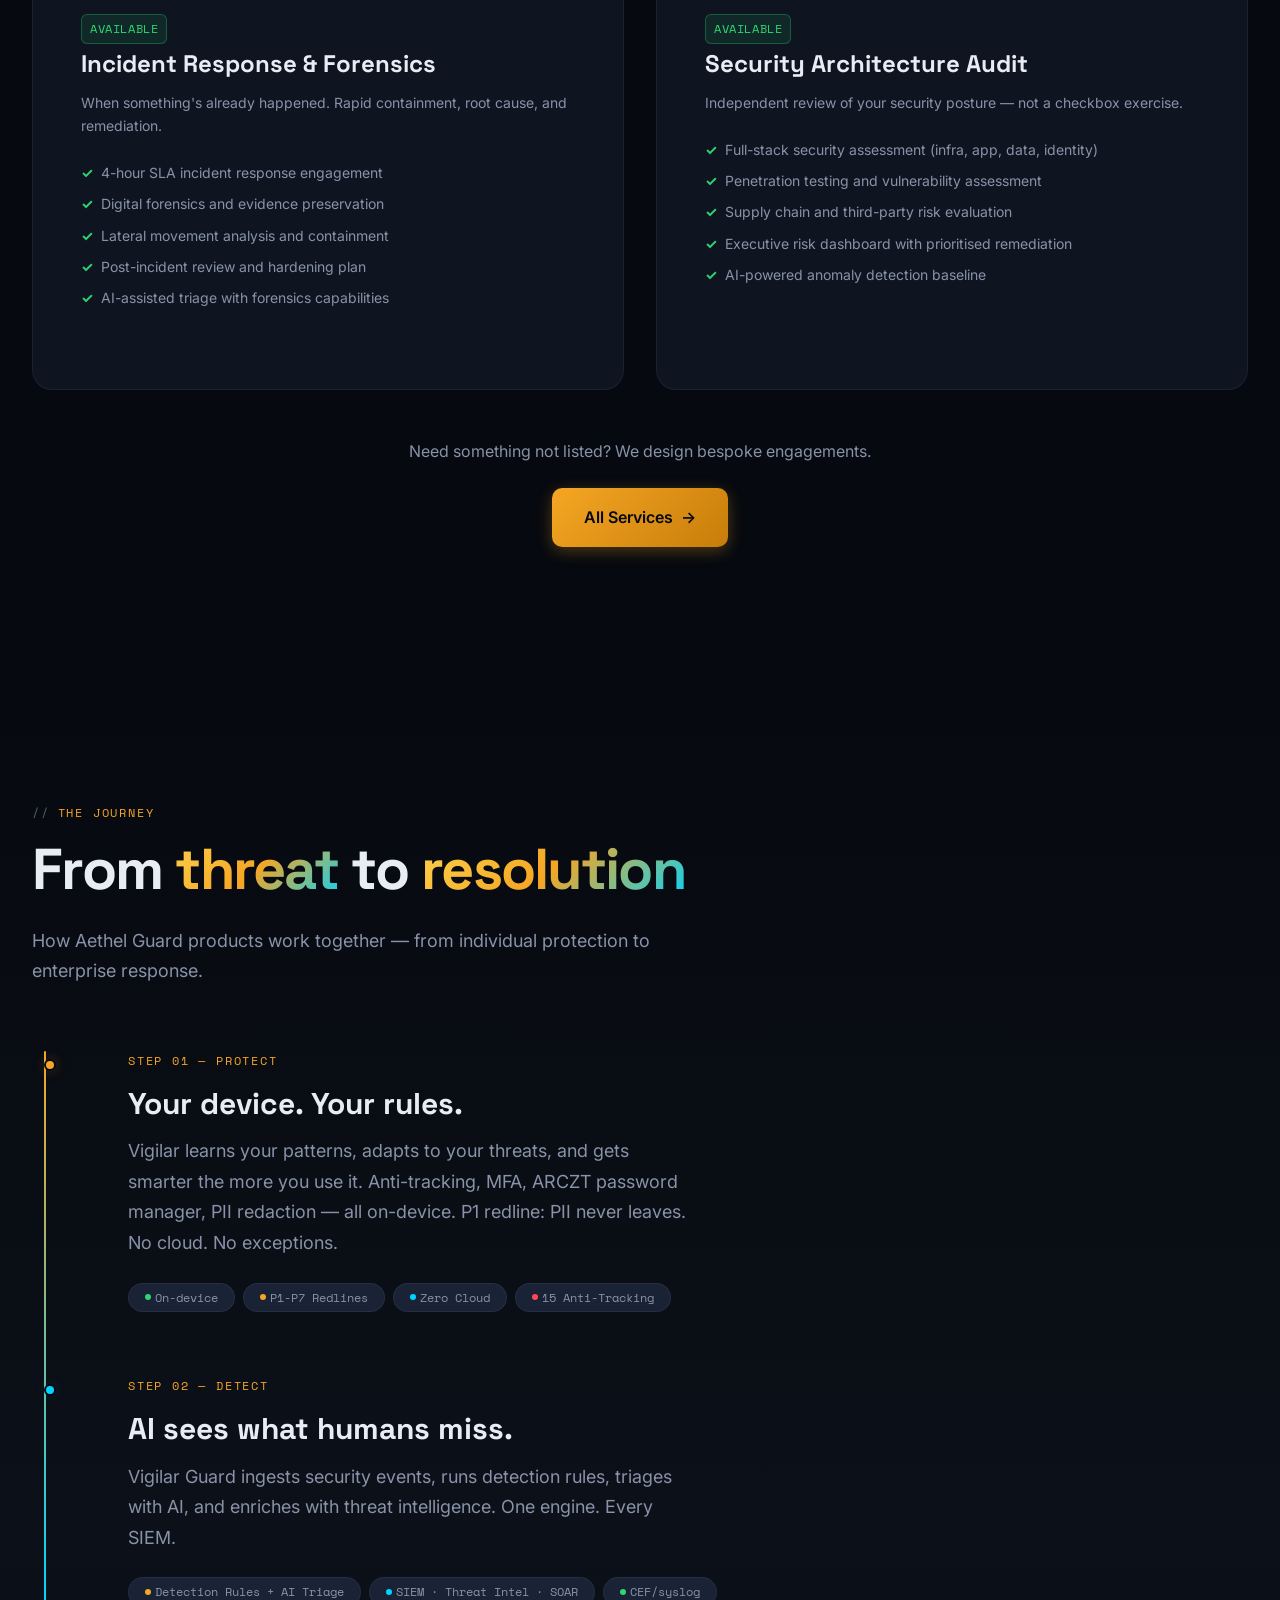
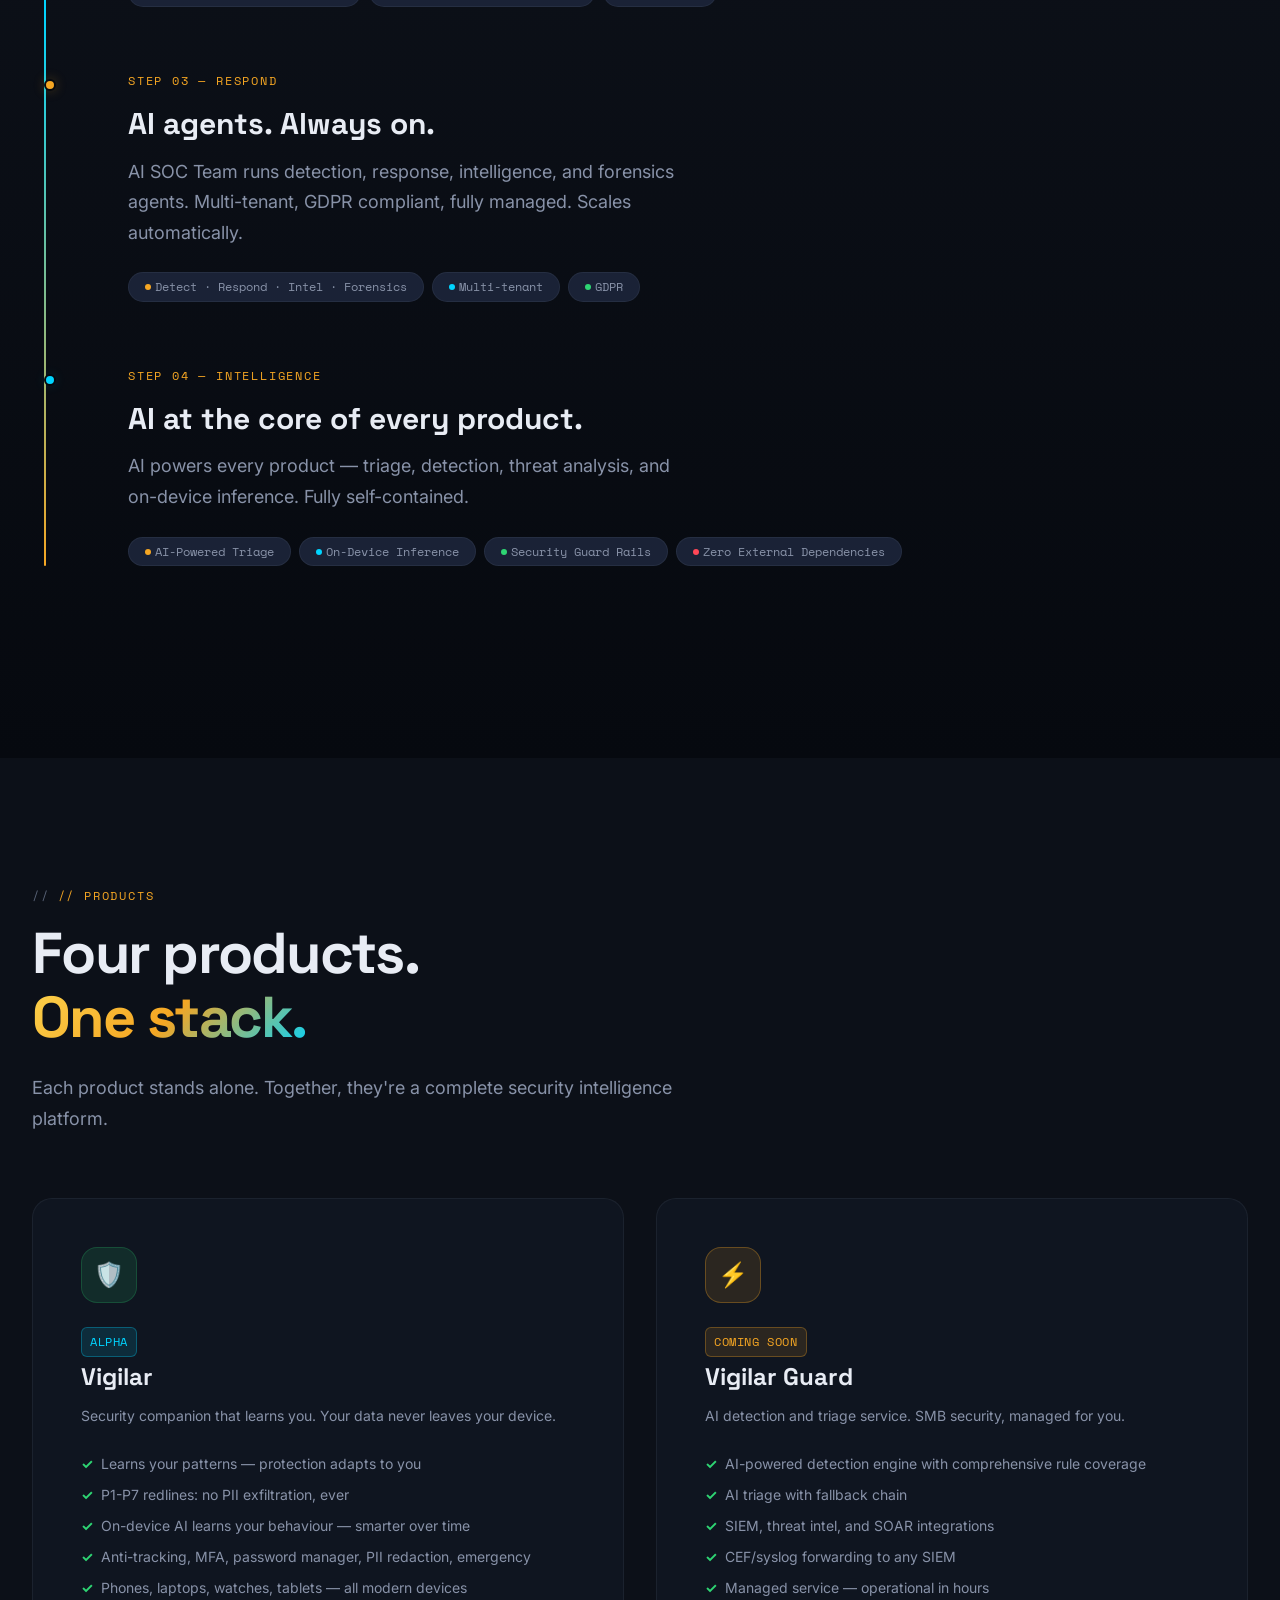
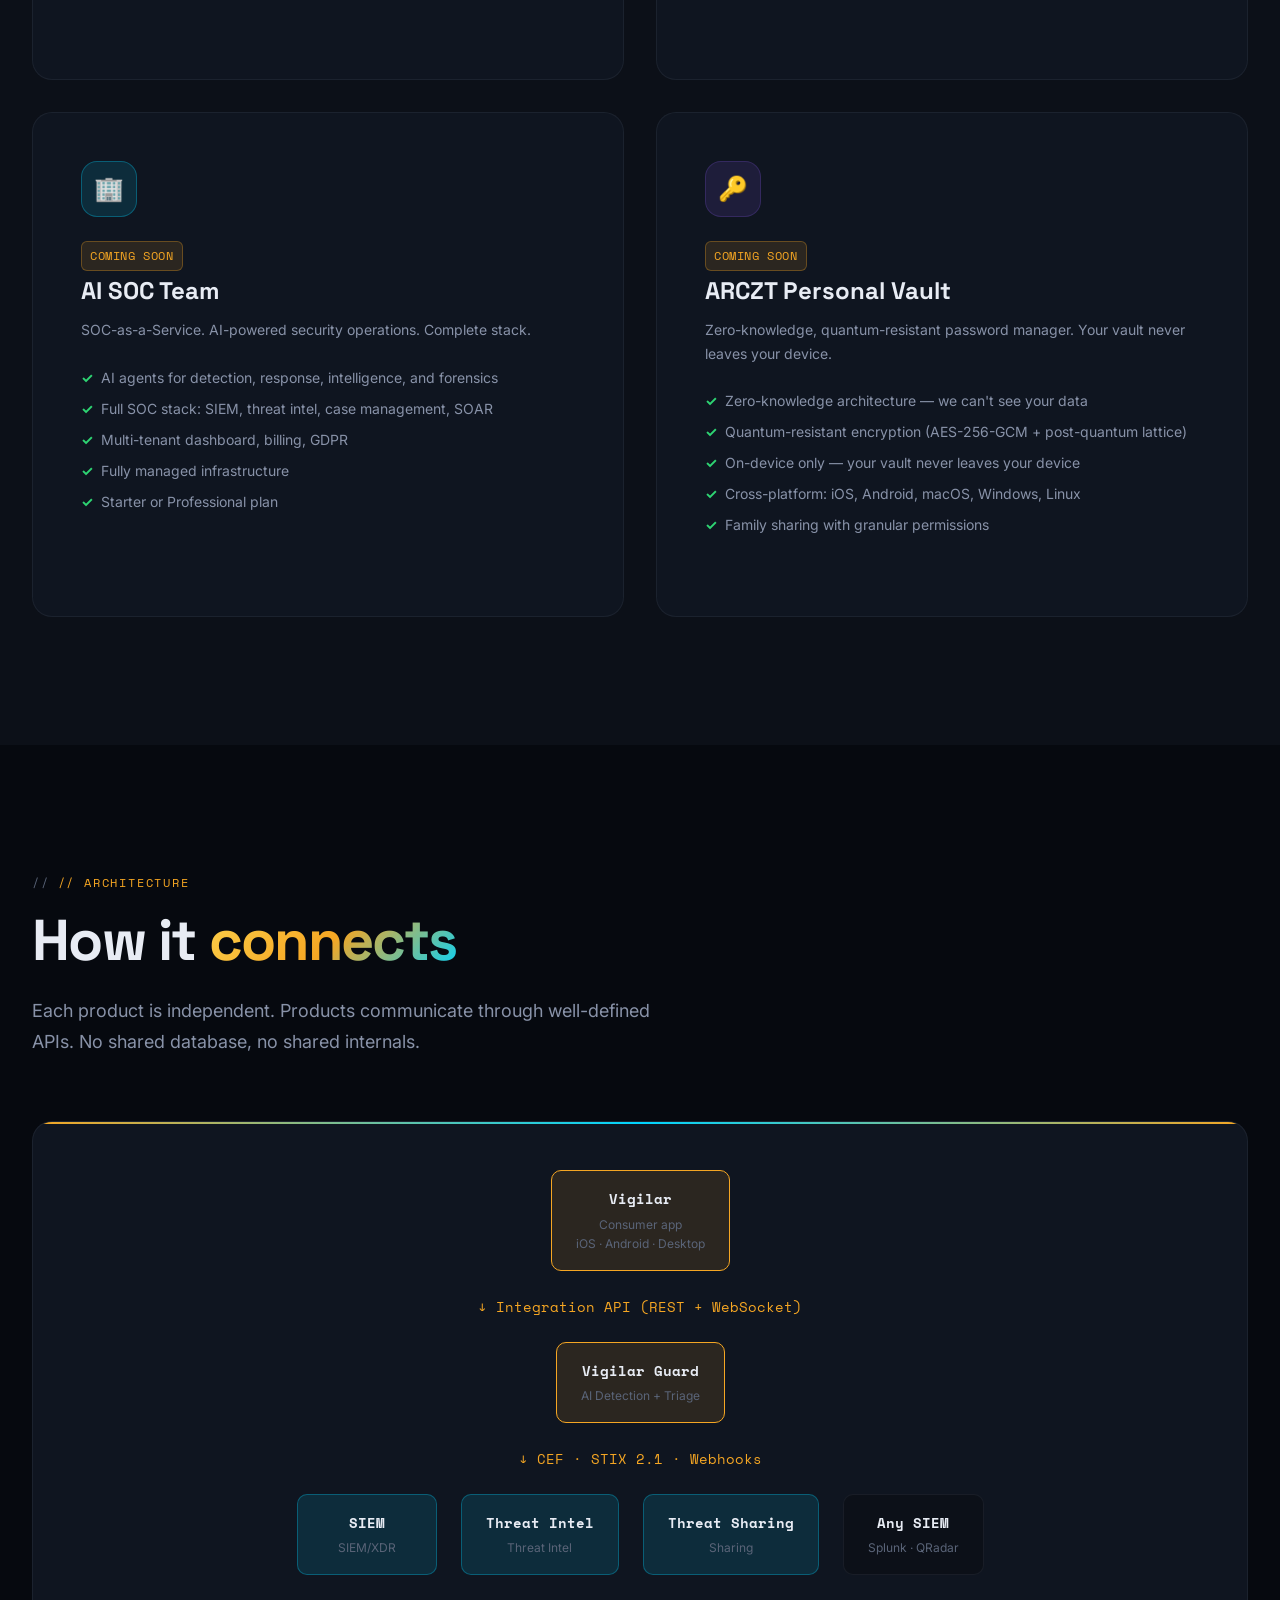
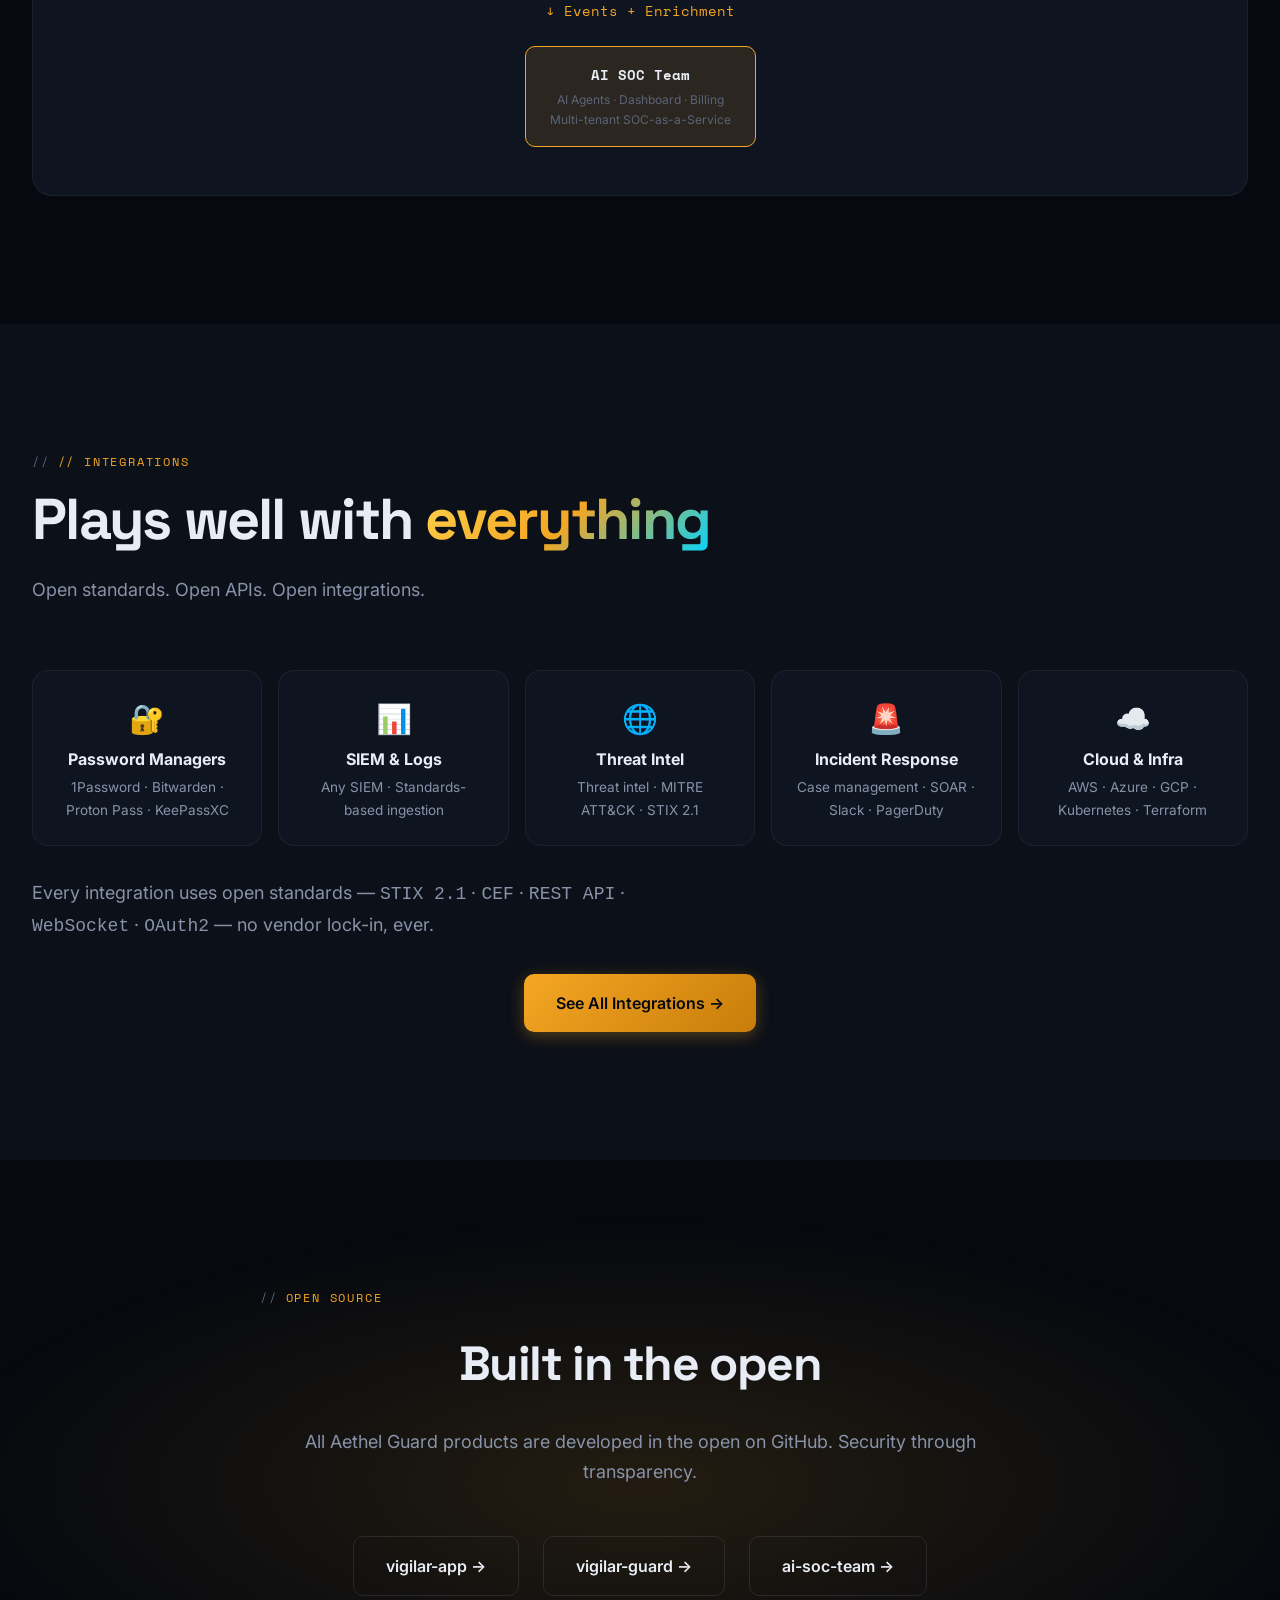
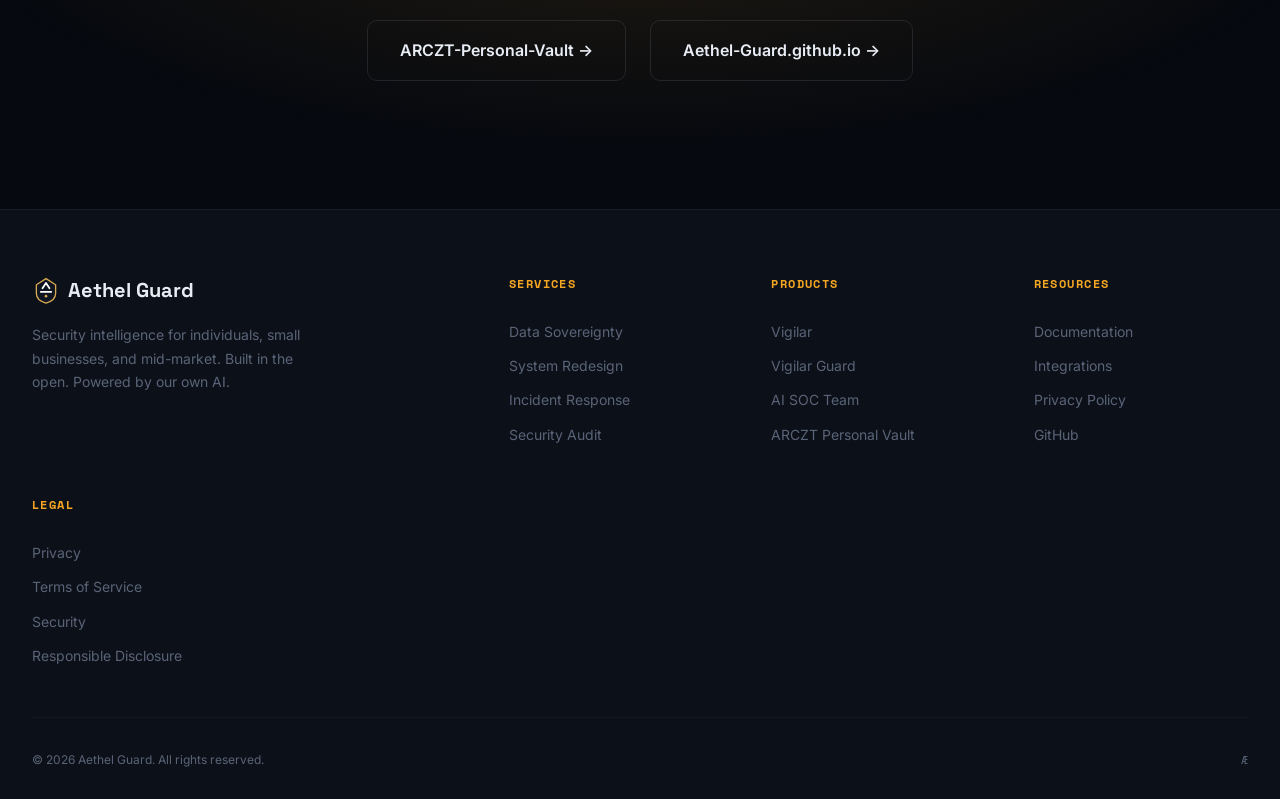
==== commit 048cb184: "feat: redesign — add ARCZT Personal Vault, fix GitHub links, add 4th product - Add ARCZT Personal Va" ====
--- a/index.html
+++ b/index.html
@@ -48,7 +48,7 @@
       <li><a href="#journey">How It Works</a></li>
       <li><a href="#architecture">Architecture</a></li>
       <li><a href="pages/docs/index.html">Docs</a></li>
-      <li><a href="https://github.com/Aethel-Guard" class="nav-cta" target="_blank">GitHub</a></li>
+      <li><a href="https://github.com/Aethel-Guard/Aethel-Guard.github.io" class="nav-cta" target="_blank">GitHub</a></li>
     </ul>
     <button class="nav-mobile-toggle" aria-label="Menu">
       <span></span><span></span><span></span>
@@ -82,6 +82,7 @@
     <p class="hero-subtitle">
       Cybersecurity for individuals, small businesses, and mid-market companies.
       Four products. One mission. Protects how you live, on every device.
+      From personal protection to enterprise SOC — powered by our own AI.
     </p>
     <div class="hero-actions">
       <a href="#products" class="btn btn-primary"><span>Explore Products</span> <span class="arrow">→</span></a>
@@ -117,7 +118,7 @@
       <div class="who-card reveal delay-1">
         <div class="icon">👤</div>
         <h3>Individuals & Families</h3>
-        <p>Anti-tracking, MFA, password manager, PII redaction, emergency features. Runs on your phone, laptop, and watch. Learns how you live. No cloud. No tracking. No exceptions.</p>
+        <p>Anti-tracking, MFA, ARCZT password manager, PII redaction, emergency features. Runs on your phone, laptop, and watch. Learns how you live. No cloud. No tracking. No exceptions.</p>
         <div class="price">Free — €9/mo <span class="price-note">for premium</span></div>
       </div>
 
@@ -233,7 +234,7 @@
         <div class="journey-step-number">Step 01 — Protect</div>
         <h3 class="journey-step-title">Your device. Your rules.</h3>
         <p class="journey-step-desc">
-          Vigilar learns your patterns, adapts to your threats, and gets smarter the more you use it. Anti-tracking, MFA, password manager, PII redaction — all on-device. P1 redline: PII never leaves. No cloud. No exceptions.
+          Vigilar learns your patterns, adapts to your threats, and gets smarter the more you use it. Anti-tracking, MFA, ARCZT password manager, PII redaction — all on-device. P1 redline: PII never leaves. No cloud. No exceptions.
         </p>
         <div class="journey-step-features">
           <span class="journey-tag"><span class="dot dot-green"></span> On-device</span>
@@ -345,6 +346,21 @@
         </ul>
       </a>
 
+      <!-- ARCZT Personal Vault -->
+      <a href="pages/arczt/index.html" class="product-card reveal delay-4">
+        <div class="product-icon" style="background: rgba(139, 92, 246, 0.12); border: 1px solid rgba(139, 92, 246, 0.2);">🔑</div>
+        <span class="product-status status-development">Coming Soon</span>
+        <h3>ARCZT Personal Vault</h3>
+        <p class="tagline">Zero-knowledge, quantum-resistant password manager. Your vault never leaves your device.</p>
+        <ul class="product-features">
+          <li><span class="check">✓</span> Zero-knowledge architecture — we can't see your data</li>
+          <li><span class="check">✓</span> Quantum-resistant encryption (AES-256-GCM + post-quantum lattice)</li>
+          <li><span class="check">✓</span> On-device only — your vault never leaves your device</li>
+          <li><span class="check">✓</span> Cross-platform: iOS, Android, macOS, Windows, Linux</li>
+          <li><span class="check">✓</span> Family sharing with granular permissions</li>
+        </ul>
+      </a>
+
     </div>
   </div>
 </section>
@@ -466,10 +482,11 @@
     <h2>Built in the <span class="accent">open</span></h2>
     <p>All Aethel Guard products are developed in the open on GitHub. Security through transparency.</p>
     <div style="display: flex; gap: var(--space-lg); justify-content: center; flex-wrap: wrap; margin-top: var(--space-xl);">
-      <a href="https://github.com/Aethel-Guard" target="_blank" class="btn btn-secondary">vigilar-app →</a>
-      <a href="https://github.com/Aethel-Guard" target="_blank" class="btn btn-secondary">vigilar-guard →</a>
-      <a href="https://github.com/Aethel-Guard" target="_blank" class="btn btn-secondary">ai-soc-team →</a>
-      
+      <a href="https://github.com/Aethel-Guard/vigilar-app" target="_blank" class="btn btn-secondary">vigilar-app →</a>
+      <a href="https://github.com/Aethel-Guard/vigilar-guard" target="_blank" class="btn btn-secondary">vigilar-guard →</a>
+      <a href="https://github.com/Aethel-Guard/ai-soc-team" target="_blank" class="btn btn-secondary">ai-soc-team →</a>
+      <a href="https://github.com/Aethel-Guard/ARCZT-Personal-Vault" target="_blank" class="btn btn-secondary">ARCZT-Personal-Vault →</a>
+      <a href="https://github.com/Aethel-Guard/Aethel-Guard.github.io" target="_blank" class="btn btn-secondary">Aethel-Guard.github.io →</a>
     </div>
   </div>
 </section>
@@ -503,7 +520,7 @@
         <li><a href="pages/vigilar/index.html">Vigilar</a></li>
         <li><a href="pages/vigilar-guard/index.html">Vigilar Guard</a></li>
         <li><a href="pages/ai-soc-team/index.html">AI SOC Team</a></li>
-        
+        <li><a href="pages/arczt/index.html">ARCZT Personal Vault</a></li>
       </ul>
     </div>
     <div class="footer-col">
@@ -512,7 +529,7 @@
         <li><a href="pages/docs/index.html">Documentation</a></li>
         <li><a href="pages/integrations/index.html">Integrations</a></li>
         <li><a href="pages/privacy/index.html">Privacy Policy</a></li>
-        <li><a href="https://github.com/Aethel-Guard" target="_blank">GitHub</a></li>
+        <li><a href="https://github.com/Aethel-Guard/Aethel-Guard.github.io" target="_blank">GitHub</a></li>
       </ul>
     </div>
     <div class="footer-col">
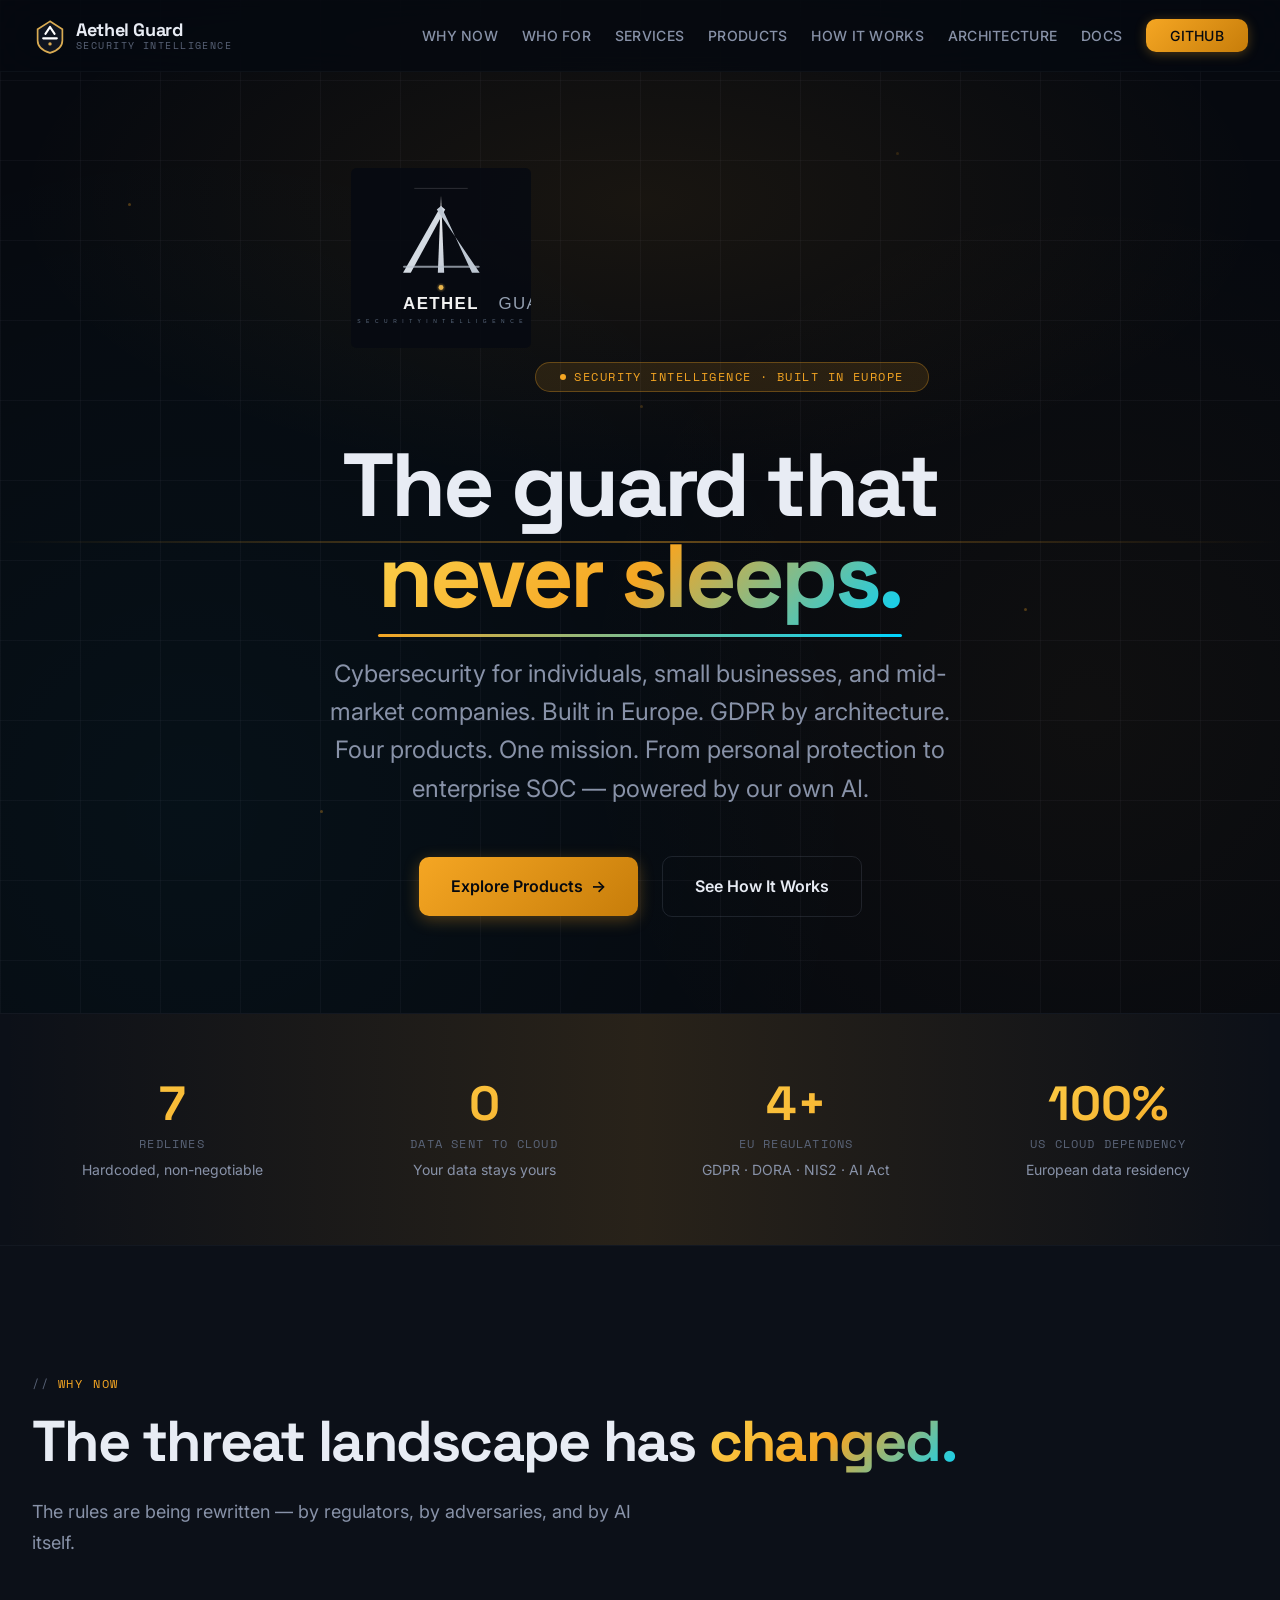
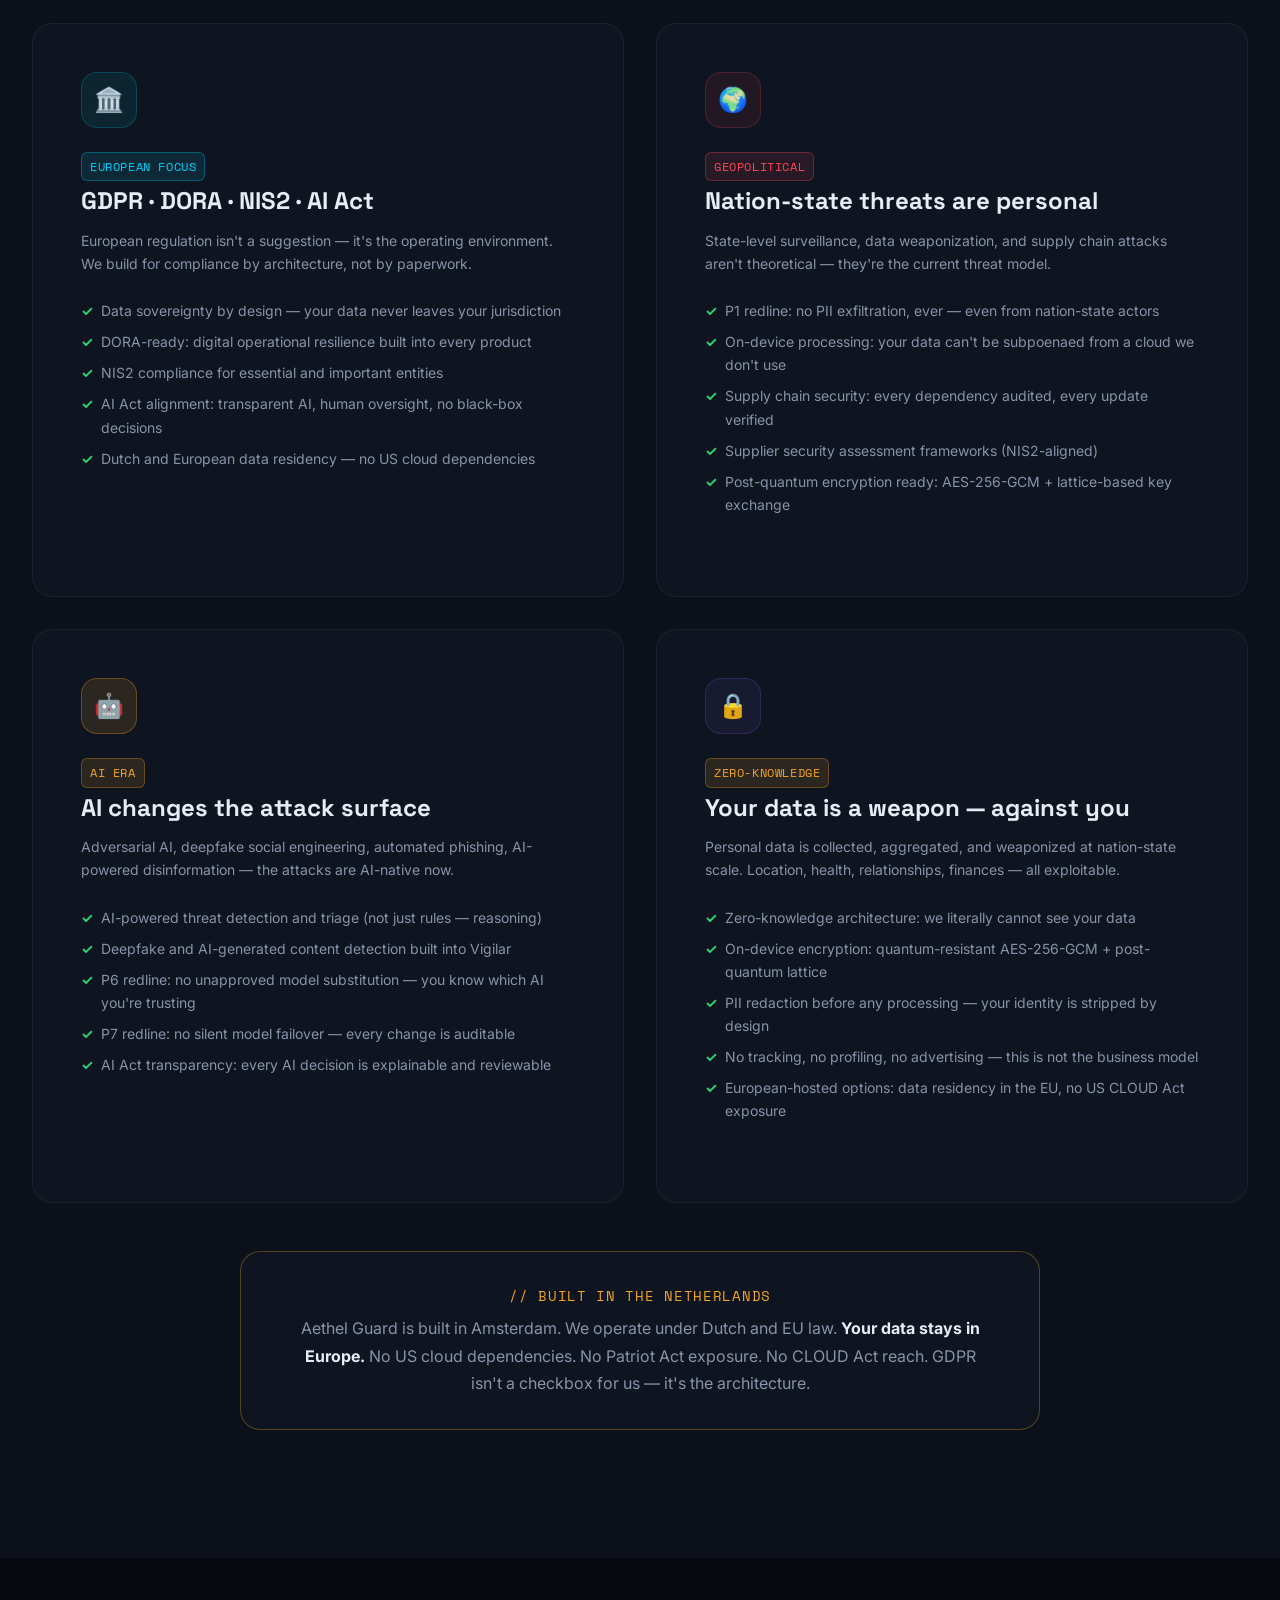
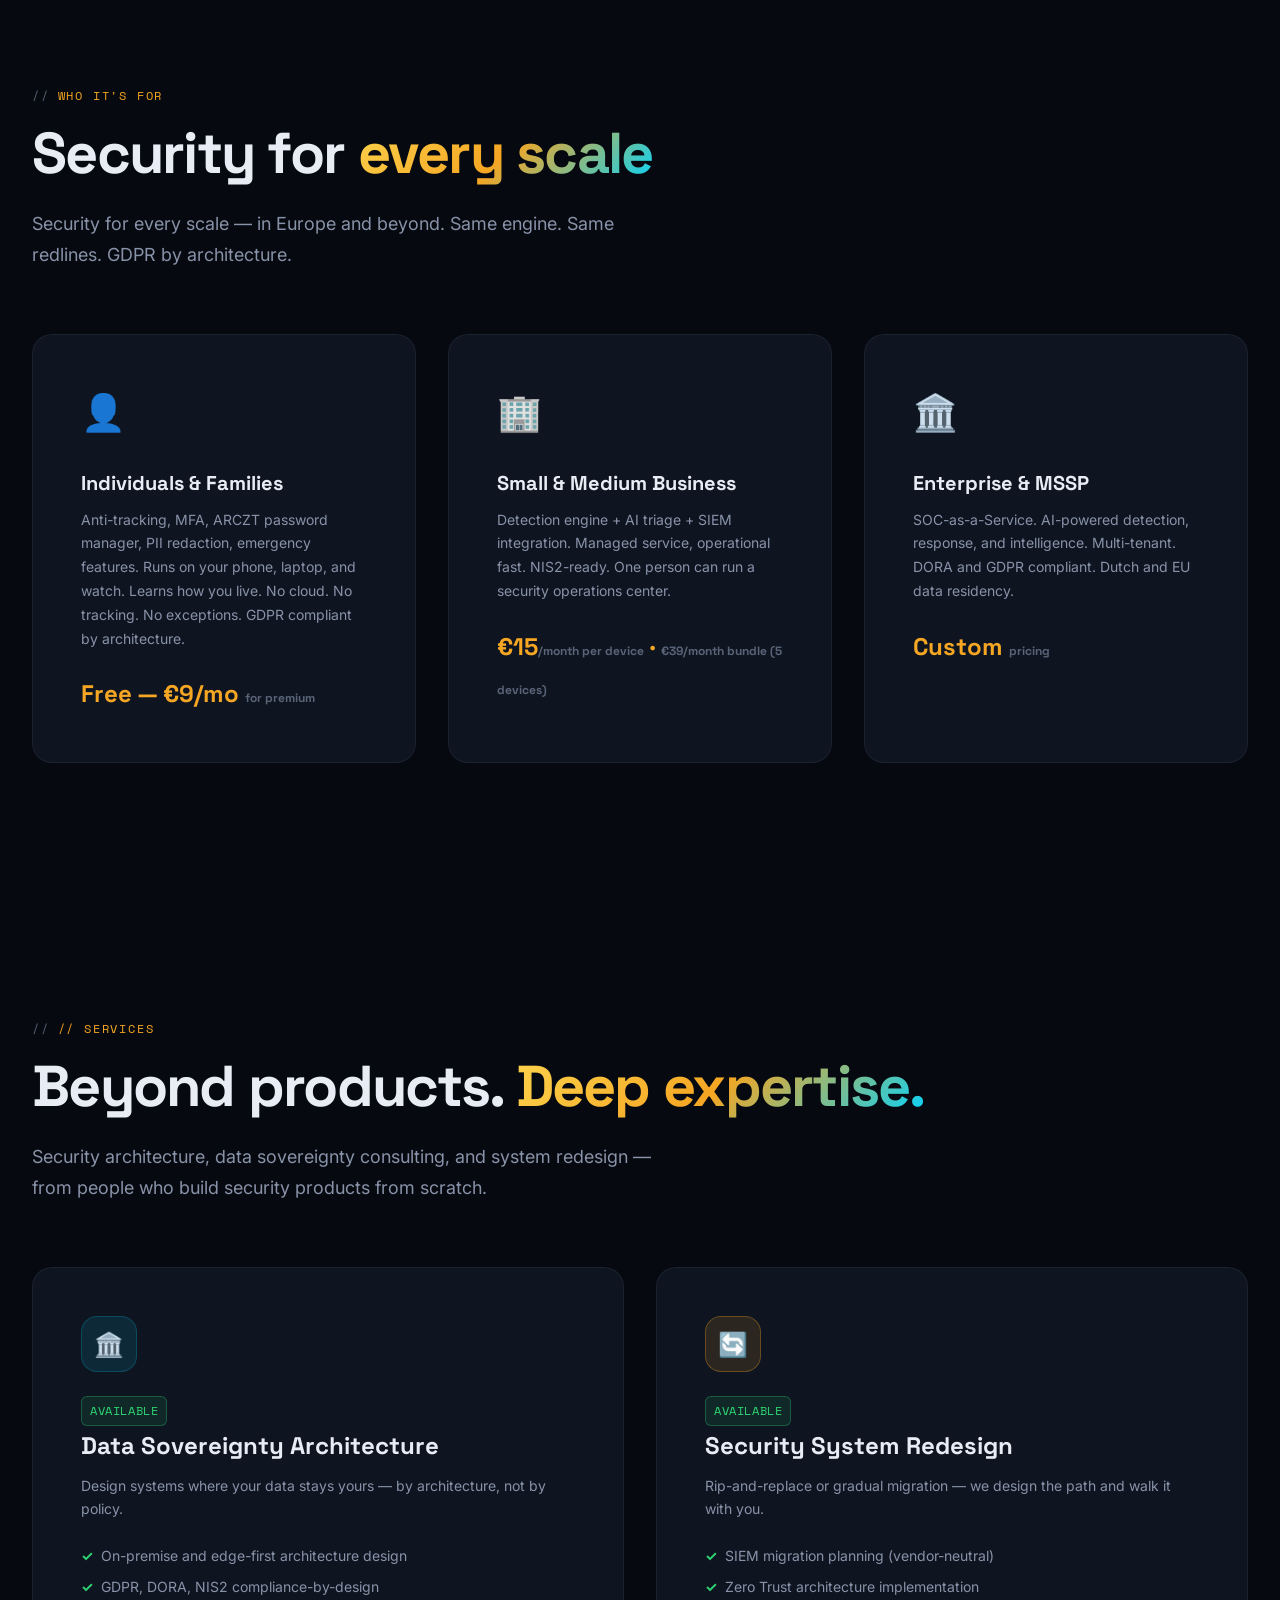
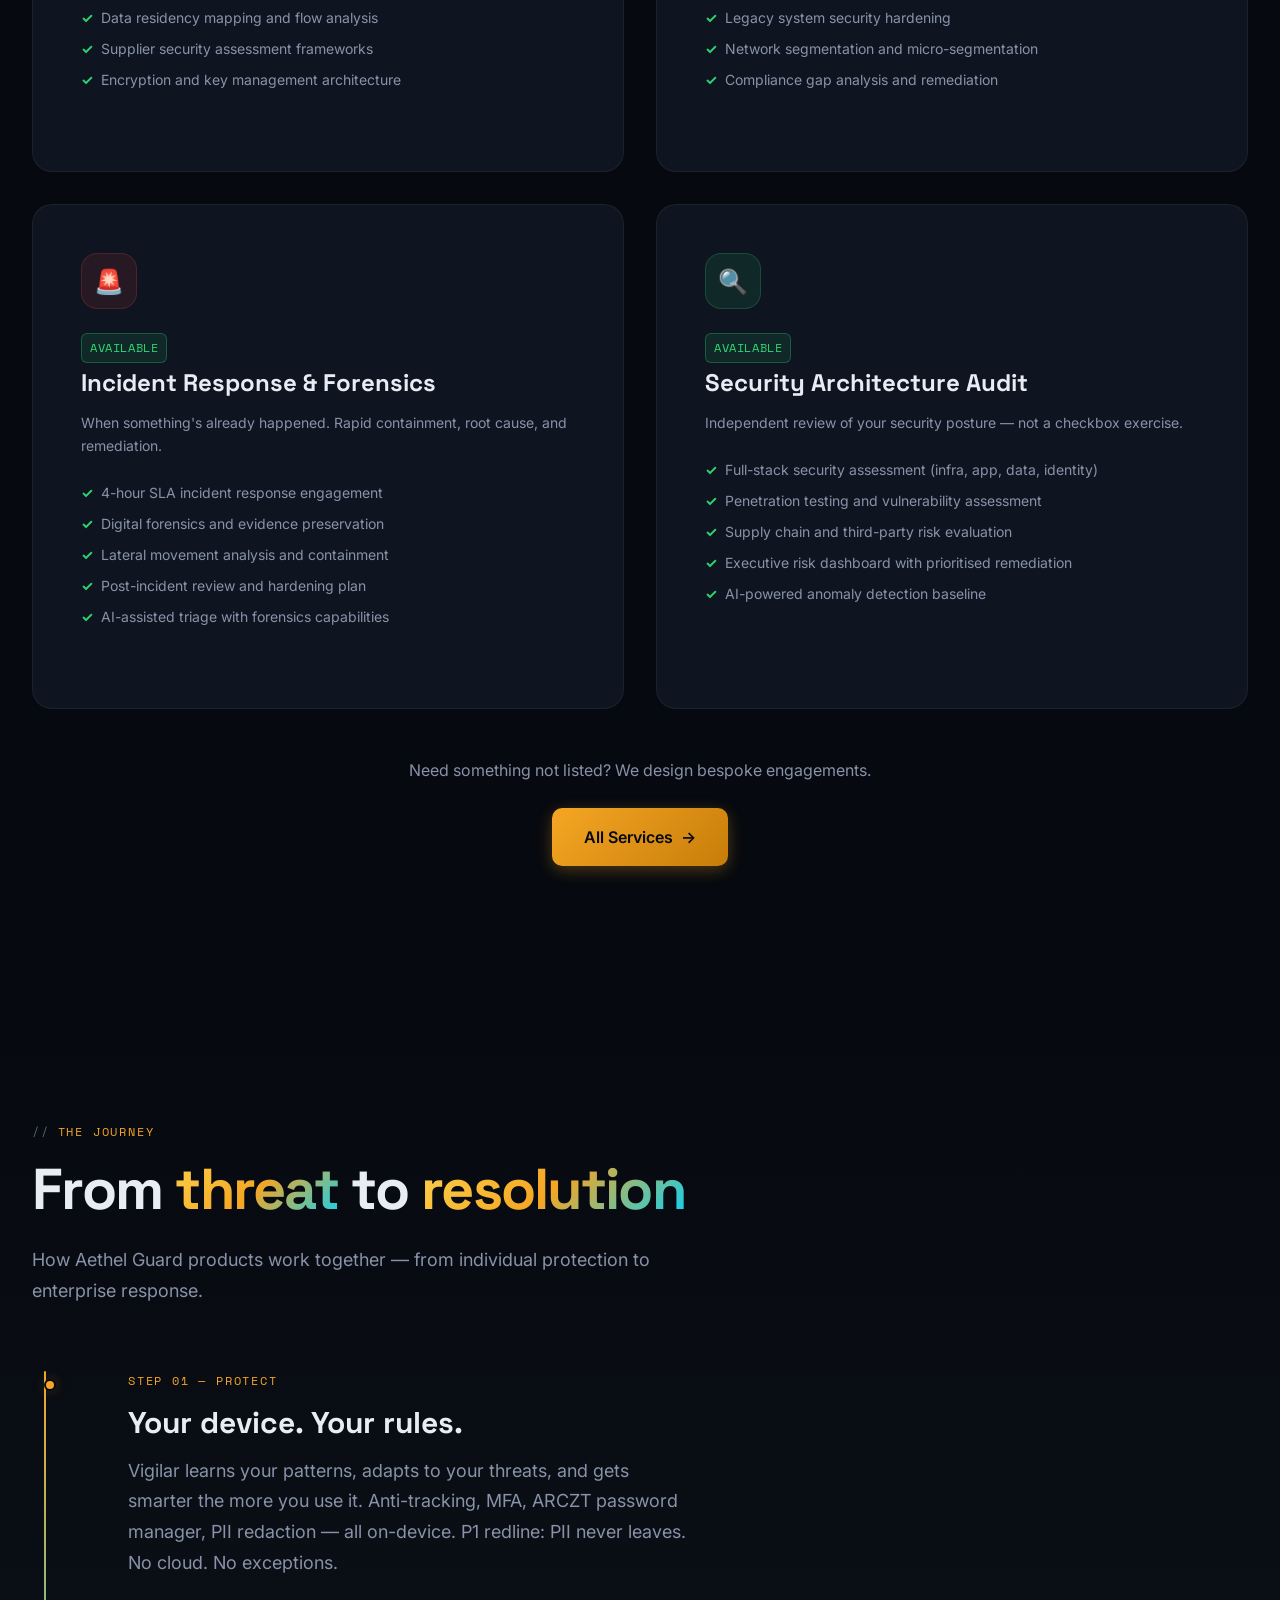
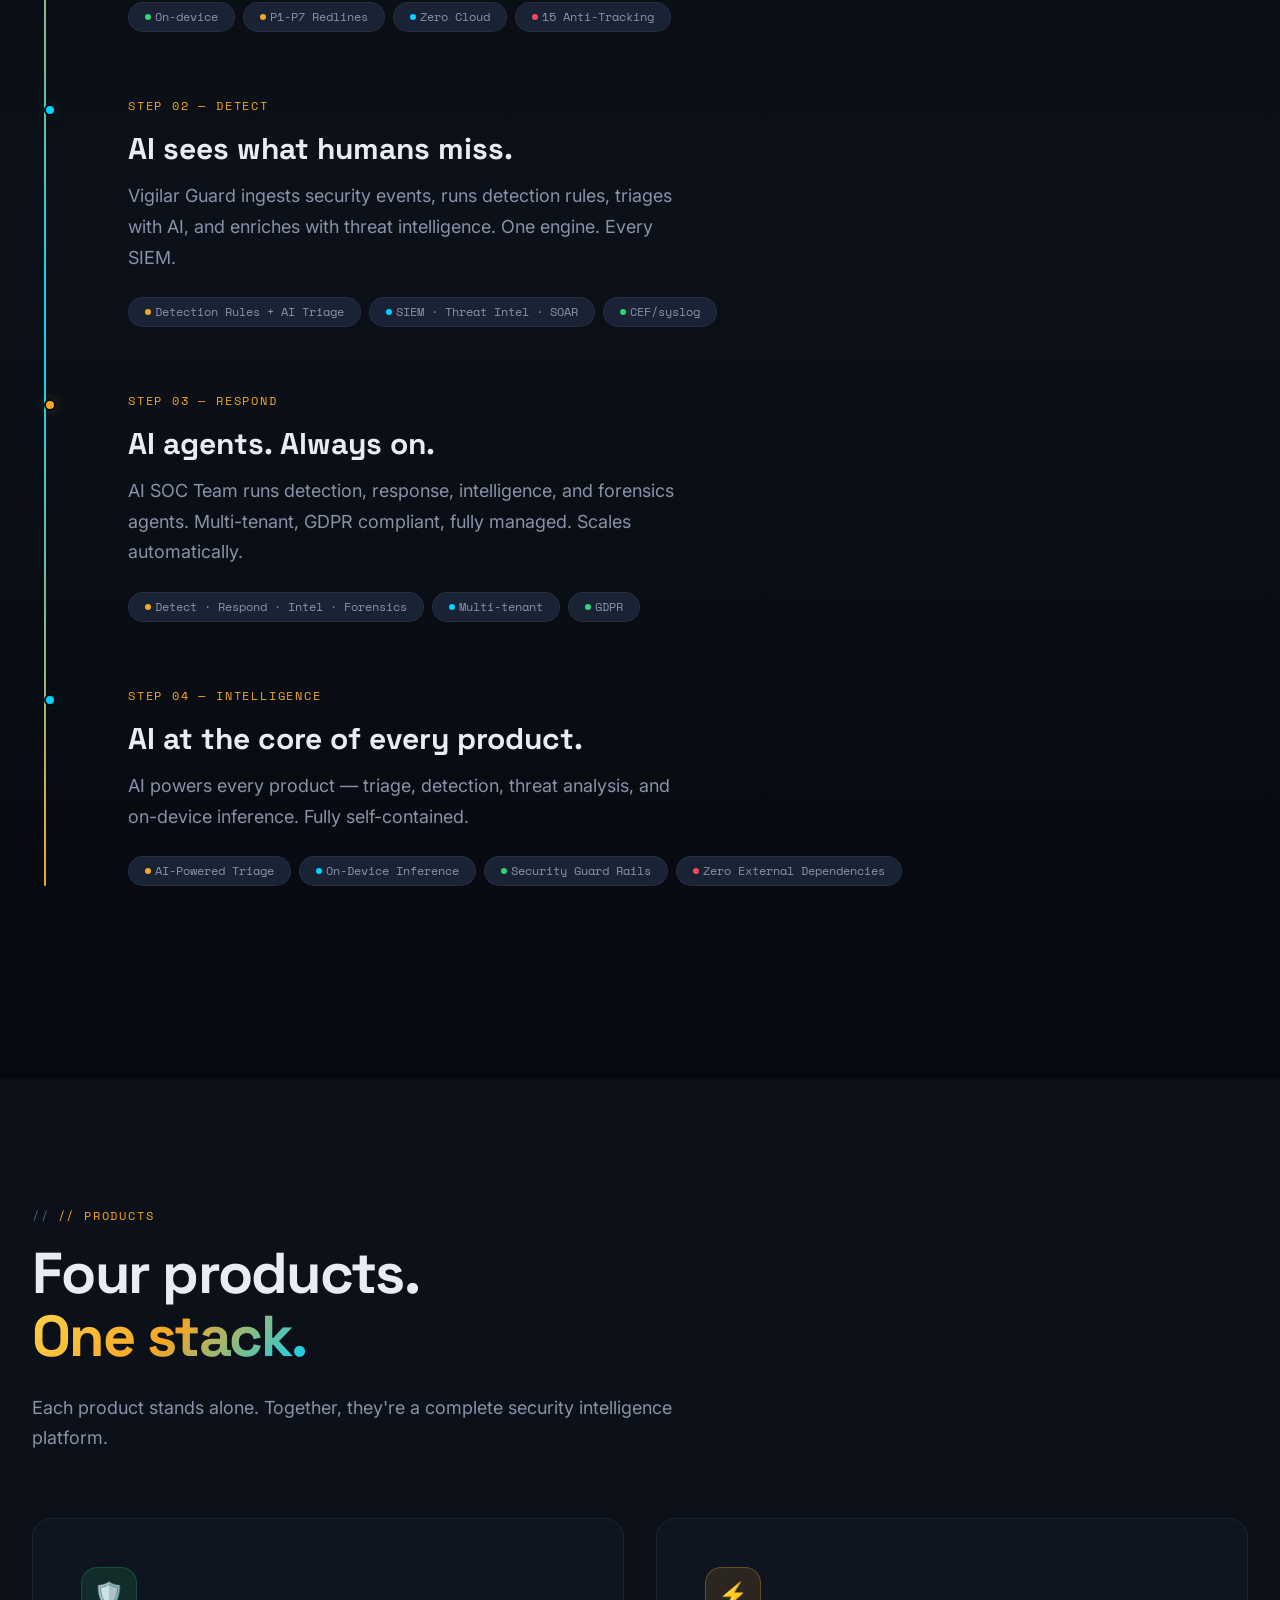
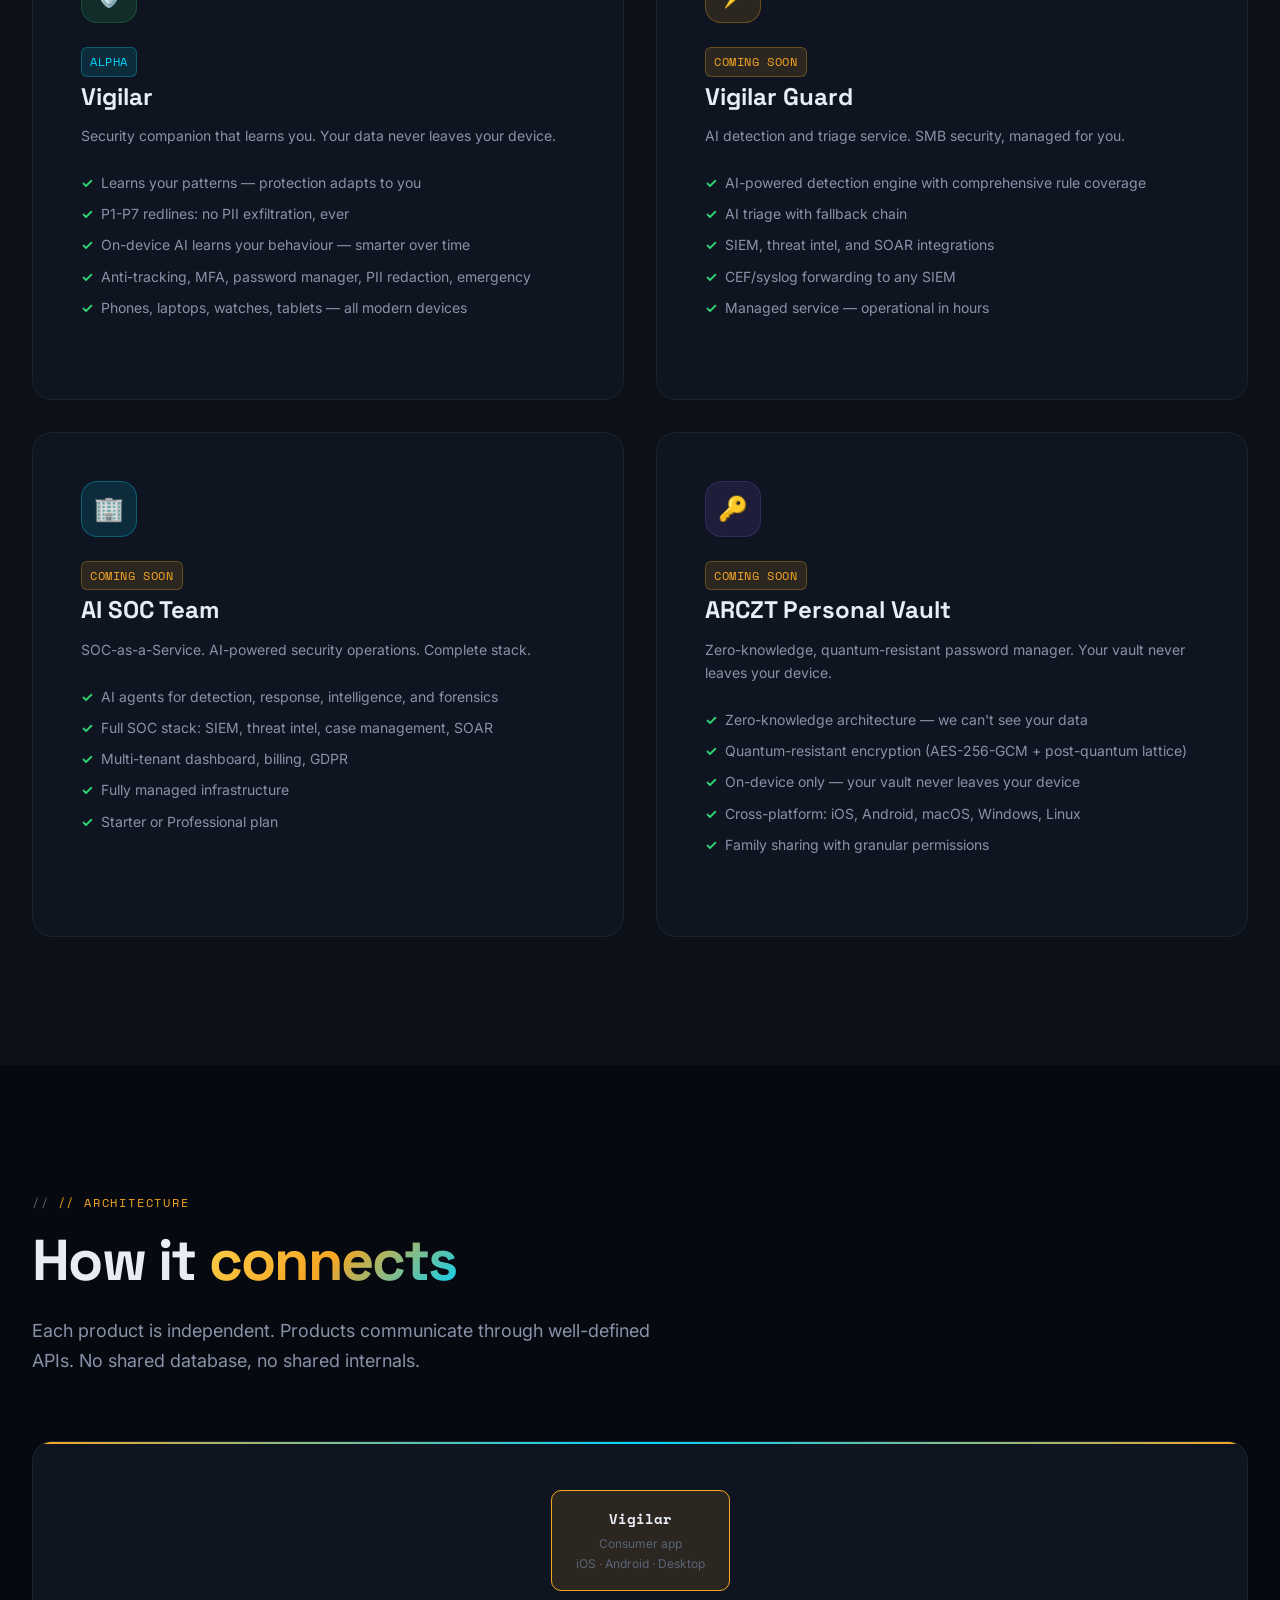
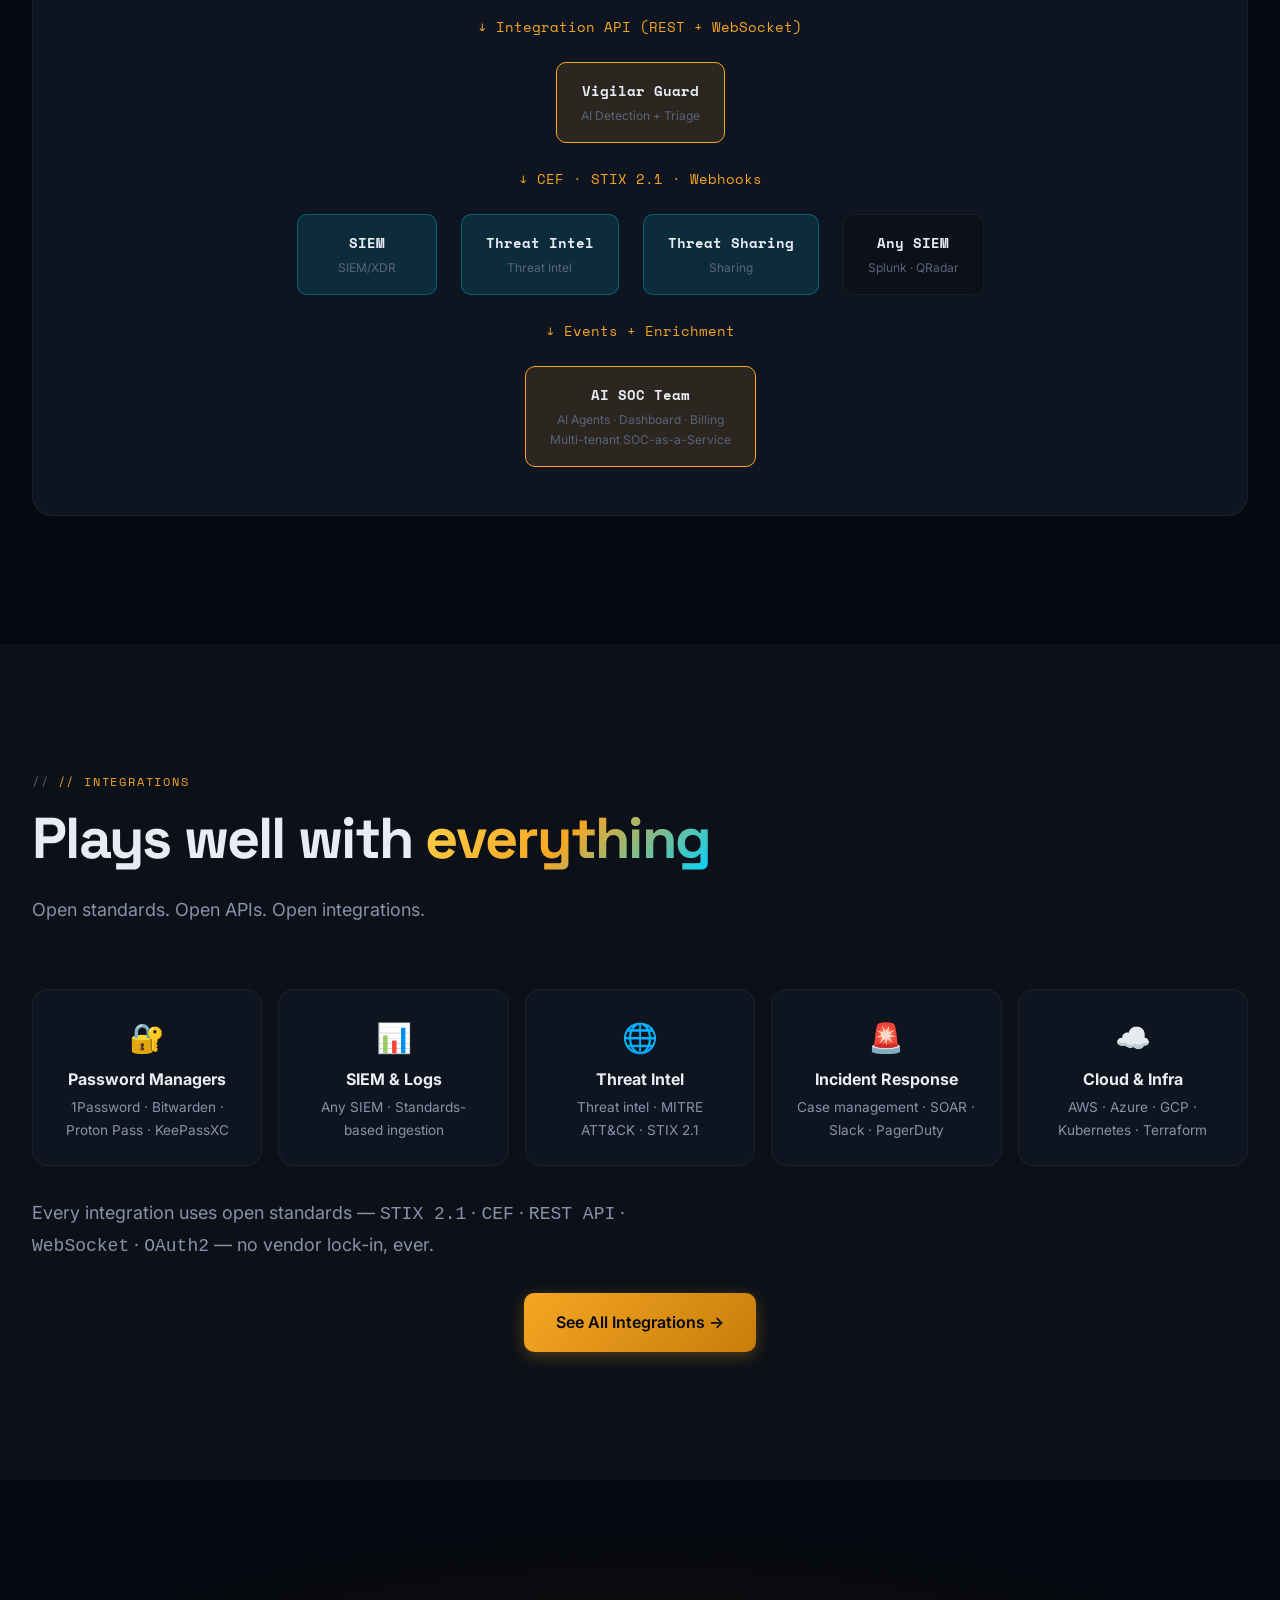
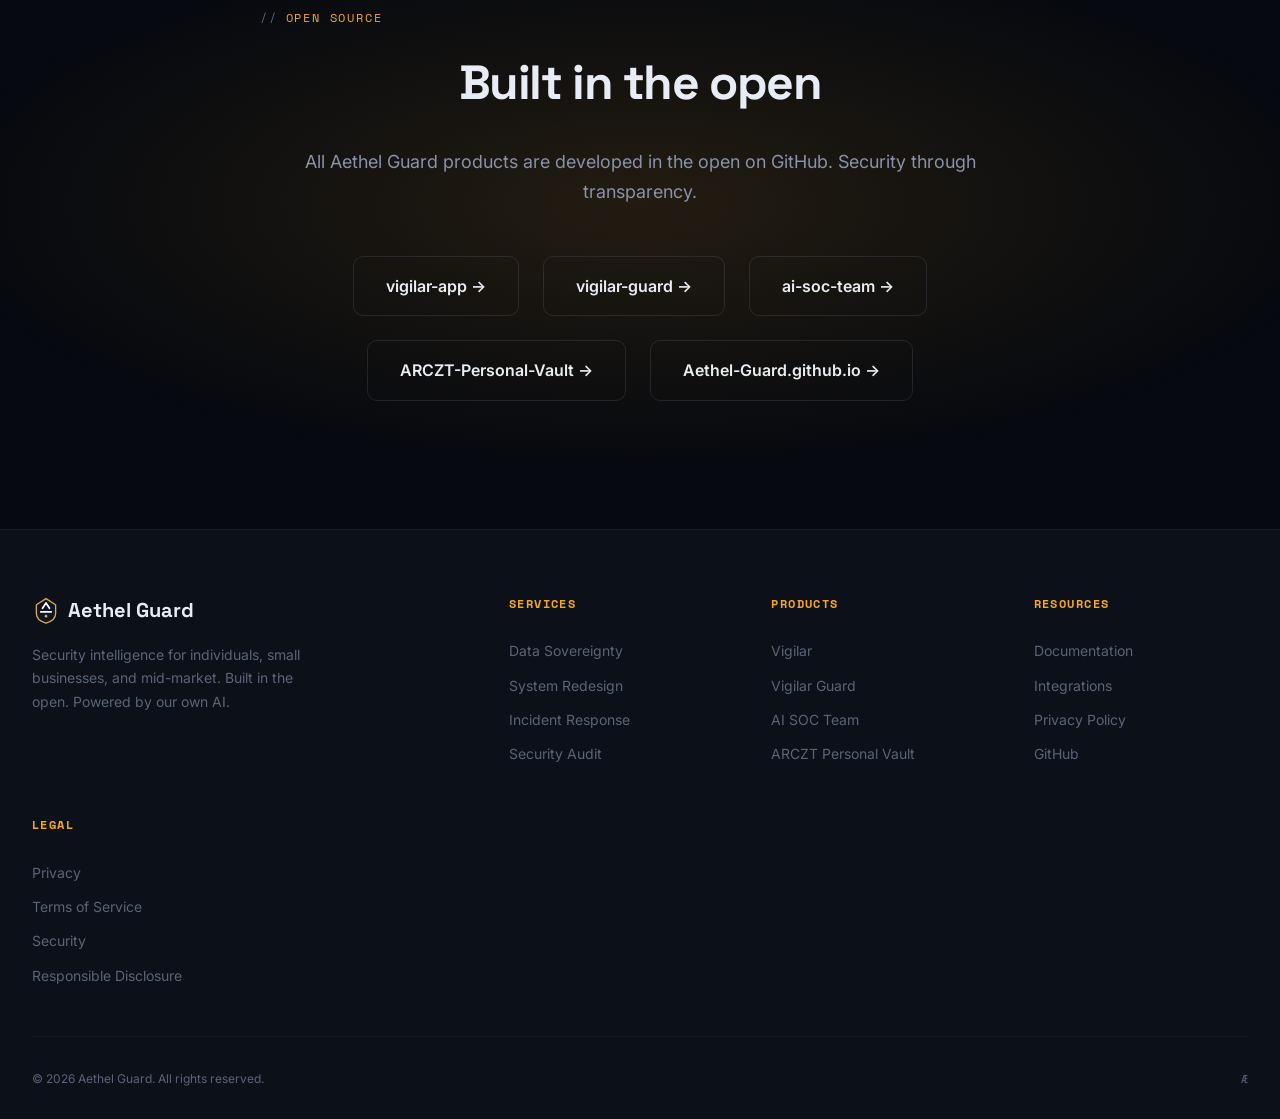
==== commit 310a3907: "Redesign: add EU/geopolitical/AI-risk focus, fix encoding bugs, add ARCZT product - New 'Why Now' se" ====
--- a/index.html
+++ b/index.html
@@ -42,6 +42,7 @@
       </div>
     </a>
     <ul class="nav-links">
+      <li><a href="#why-now">Why Now</a></li>
       <li><a href="#who">Who For</a></li>
       <li><a href="#services">Services</a></li>
       <li><a href="#products">Products</a></li>
@@ -73,7 +74,7 @@
     <img src="assets/img/logo.svg" alt="Aethel Guard" style="width: 180px; margin-bottom: var(--space-xl); opacity: 0.95;">
     <div class="hero-badge">
       <span class="pulse-dot"></span>
-      Security Intelligence
+      Security Intelligence · Built in Europe
     </div>
     <h1>
       The guard that<br>
@@ -81,7 +82,7 @@
     </h1>
     <p class="hero-subtitle">
       Cybersecurity for individuals, small businesses, and mid-market companies.
-      Four products. One mission. Protects how you live, on every device.
+      Built in Europe. GDPR by architecture. Four products. One mission.
       From personal protection to enterprise SOC — powered by our own AI.
     </p>
     <div class="hero-actions">
@@ -103,6 +104,94 @@
     <div class="stat-label">Data Sent to Cloud</div>
     <div class="stat-desc">Your data stays yours</div>
   </div>
+  <div class="stat reveal delay-2">
+    <div class="stat-number" data-count="4" data-suffix="+">4+</div>
+    <div class="stat-label">EU Regulations</div>
+    <div class="stat-desc">GDPR · DORA · NIS2 · AI Act</div>
+  </div>
+  <div class="stat reveal delay-3">
+    <div class="stat-number" data-count="100" data-suffix="%">0%</div>
+    <div class="stat-label">US Cloud Dependency</div>
+    <div class="stat-desc">European data residency</div>
+  </div>
+</section>
+
+<!-- ═══ WHY NOW ═══ -->
+<section class="section" id="why-now" style="background: var(--bg-secondary);">
+  <div class="section-inner">
+    <div class="section-header reveal">
+      <div class="section-label">Why now</div>
+      <h2 class="section-title">The threat landscape has <span class="accent">changed.</span></h2>
+      <p class="section-subtitle">The rules are being rewritten — by regulators, by adversaries, and by AI itself.</p>
+    </div>
+
+    <div class="products-grid">
+      <!-- European Regulation -->
+      <a href="pages/services/index.html#data-sovereignty" class="product-card reveal delay-1">
+        <div class="product-icon" style="background: rgba(0, 212, 255, 0.08); border: 1px solid rgba(0, 212, 255, 0.2);">🏛️</div>
+        <span class="product-status status-active" style="background: rgba(0, 212, 255, 0.1); border: 1px solid rgba(0, 212, 255, 0.3); color: var(--cyan);">European Focus</span>
+        <h3>GDPR · DORA · NIS2 · AI Act</h3>
+        <p class="tagline">European regulation isn't a suggestion — it's the operating environment. We build for compliance by architecture, not by paperwork.</p>
+        <ul class="product-features">
+          <li><span class="check">✓</span> Data sovereignty by design — your data never leaves your jurisdiction</li>
+          <li><span class="check">✓</span> DORA-ready: digital operational resilience built into every product</li>
+          <li><span class="check">✓</span> NIS2 compliance for essential and important entities</li>
+          <li><span class="check">✓</span> AI Act alignment: transparent AI, human oversight, no black-box decisions</li>
+          <li><span class="check">✓</span> Dutch and European data residency — no US cloud dependencies</li>
+        </ul>
+      </a>
+
+      <!-- Geopolitical Risks -->
+      <a href="pages/services/index.html#audit" class="product-card reveal delay-2">
+        <div class="product-icon" style="background: rgba(255, 71, 87, 0.08); border: 1px solid rgba(255, 71, 87, 0.2);">🌍</div>
+        <span class="product-status" style="background: rgba(255, 71, 87, 0.1); border: 1px solid rgba(255, 71, 87, 0.3); color: var(--threat);">Geopolitical</span>
+        <h3>Nation-state threats are personal</h3>
+        <p class="tagline">State-level surveillance, data weaponization, and supply chain attacks aren't theoretical — they're the current threat model.</p>
+        <ul class="product-features">
+          <li><span class="check">✓</span> P1 redline: no PII exfiltration, ever — even from nation-state actors</li>
+          <li><span class="check">✓</span> On-device processing: your data can't be subpoenaed from a cloud we don't use</li>
+          <li><span class="check">✓</span> Supply chain security: every dependency audited, every update verified</li>
+          <li><span class="check">✓</span> Supplier security assessment frameworks (NIS2-aligned)</li>
+          <li><span class="check">✓</span> Post-quantum encryption ready: AES-256-GCM + lattice-based key exchange</li>
+        </ul>
+      </a>
+
+      <!-- AI Risks -->
+      <a href="pages/ai-soc-team/index.html" class="product-card reveal delay-3">
+        <div class="product-icon" style="background: var(--accent-glow); border: 1px solid var(--accent-border);">🤖</div>
+        <span class="product-status status-development">AI Era</span>
+        <h3>AI changes the attack surface</h3>
+        <p class="tagline">Adversarial AI, deepfake social engineering, automated phishing, AI-powered disinformation — the attacks are AI-native now.</p>
+        <ul class="product-features">
+          <li><span class="check">✓</span> AI-powered threat detection and triage (not just rules — reasoning)</li>
+          <li><span class="check">✓</span> Deepfake and AI-generated content detection built into Vigilar</li>
+          <li><span class="check">✓</span> P6 redline: no unapproved model substitution — you know which AI you're trusting</li>
+          <li><span class="check">✓</span> P7 redline: no silent model failover — every change is auditable</li>
+          <li><span class="check">✓</span> AI Act transparency: every AI decision is explainable and reviewable</li>
+        </ul>
+      </a>
+
+      <!-- Data Weaponization -->
+      <a href="pages/arczt/index.html" class="product-card reveal delay-4">
+        <div class="product-icon" style="background: rgba(139, 92, 246, 0.08); border: 1px solid rgba(139, 92, 246, 0.2);">🔒</div>
+        <span class="product-status status-development">Zero-Knowledge</span>
+        <h3>Your data is a weapon — against you</h3>
+        <p class="tagline">Personal data is collected, aggregated, and weaponized at nation-state scale. Location, health, relationships, finances — all exploitable.</p>
+        <ul class="product-features">
+          <li><span class="check">✓</span> Zero-knowledge architecture: we literally cannot see your data</li>
+          <li><span class="check">✓</span> On-device encryption: quantum-resistant AES-256-GCM + post-quantum lattice</li>
+          <li><span class="check">✓</span> PII redaction before any processing — your identity is stripped by design</li>
+          <li><span class="check">✓</span> No tracking, no profiling, no advertising — this is not the business model</li>
+          <li><span class="check">✓</span> European-hosted options: data residency in the EU, no US CLOUD Act exposure</li>
+        </ul>
+      </a>
+    </div>
+
+    <div class="reveal" style="margin-top: var(--space-2xl); padding: var(--space-xl) var(--space-2xl); background: var(--bg-card); border: 1px solid var(--accent-border); border-radius: var(--radius-xl); text-align: center; max-width: 800px; margin-left: auto; margin-right: auto;">
+      <p style="color: var(--accent); font-family: var(--font-mono); font-size: var(--text-sm); letter-spacing: 0.05em; margin-bottom: var(--space-sm);">// BUILT IN THE NETHERLANDS</p>
+      <p style="color: var(--text-secondary); font-size: var(--text-base); line-height: 1.7;">Aethel Guard is built in Amsterdam. We operate under Dutch and EU law. <strong style="color: var(--text-primary);">Your data stays in Europe.</strong> No US cloud dependencies. No Patriot Act exposure. No CLOUD Act reach. GDPR isn't a checkbox for us — it's the architecture.</p>
+    </div>
+  </div>
 </section>
 
 <!-- ═══ WHO IS IT FOR ═══ -->
@@ -111,28 +200,28 @@
     <div class="section-header reveal">
       <div class="section-label">Who it's for</div>
       <h2 class="section-title">Security for <span class="accent">every scale</span></h2>
-      <p class="section-subtitle">From your phone to your watch to your laptop. Same engine. Same redlines. Protects how you live.</p>
+      <p class="section-subtitle">Security for every scale — in Europe and beyond. Same engine. Same redlines. GDPR by architecture.</p>
     </div>
 
     <div class="who-grid">
       <div class="who-card reveal delay-1">
         <div class="icon">👤</div>
         <h3>Individuals & Families</h3>
-        <p>Anti-tracking, MFA, ARCZT password manager, PII redaction, emergency features. Runs on your phone, laptop, and watch. Learns how you live. No cloud. No tracking. No exceptions.</p>
+        <p>Anti-tracking, MFA, ARCZT password manager, PII redaction, emergency features. Runs on your phone, laptop, and watch. Learns how you live. No cloud. No tracking. No exceptions. GDPR compliant by architecture.</p>
         <div class="price">Free — €9/mo <span class="price-note">for premium</span></div>
       </div>
 
       <div class="who-card reveal delay-2">
         <div class="icon">🏢</div>
         <h3>Small & Medium Business</h3>
-        <p>Detection engine + AI triage + SIEM integration. Managed service, operational fast. One person can run a security operations center.</p>
+        <p>Detection engine + AI triage + SIEM integration. Managed service, operational fast. NIS2-ready. One person can run a security operations center.</p>
         <div class="price">€15<span class="price-note">/month per device</span> · <span class="price-note">€39/month bundle (5 devices)</span></div>
       </div>
 
       <div class="who-card reveal delay-3">
         <div class="icon">🏛️</div>
         <h3>Enterprise & MSSP</h3>
-        <p>SOC-as-a-Service. AI-powered detection, response, and intelligence. Multi-tenant. GDPR compliant.</p>
+        <p>SOC-as-a-Service. AI-powered detection, response, and intelligence. Multi-tenant. DORA and GDPR compliant. Dutch and EU data residency.</p>
         <div class="price">Custom <span class="price-note">pricing</span></div>
       </div>
     </div>
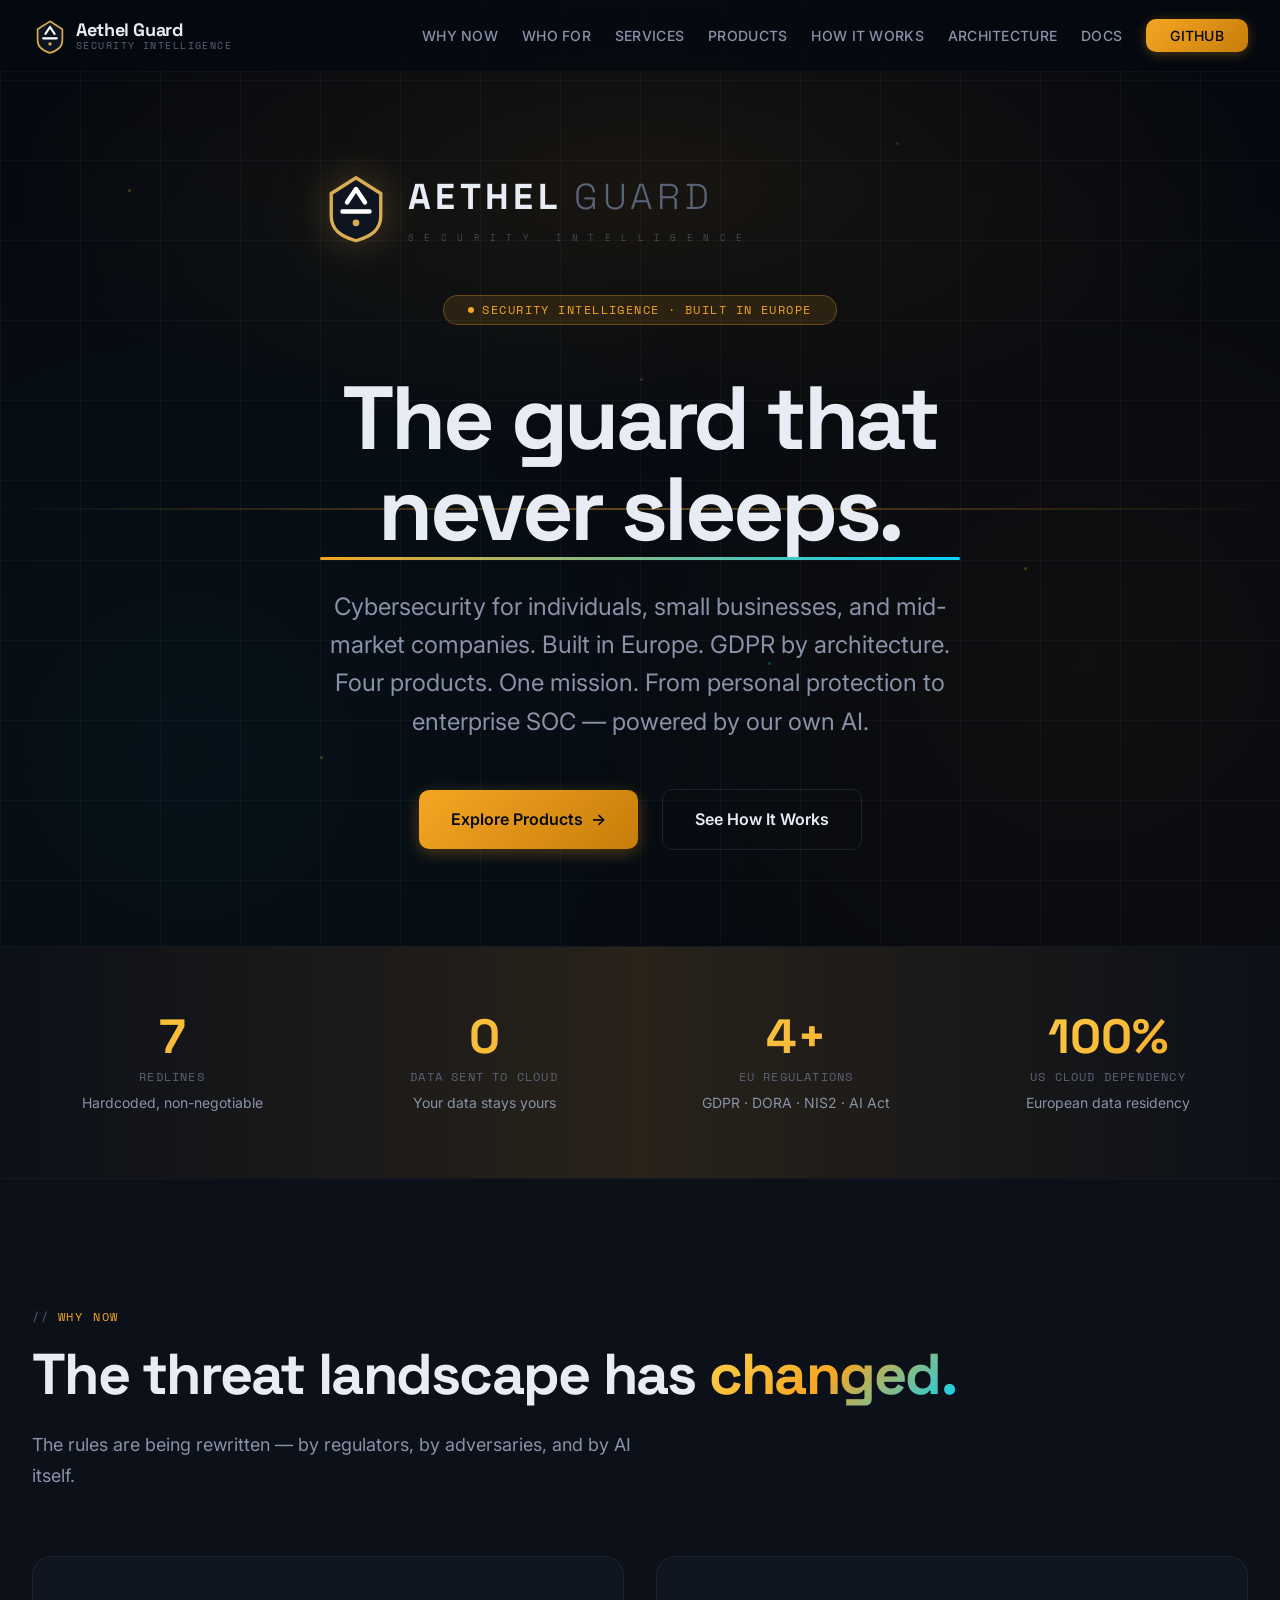
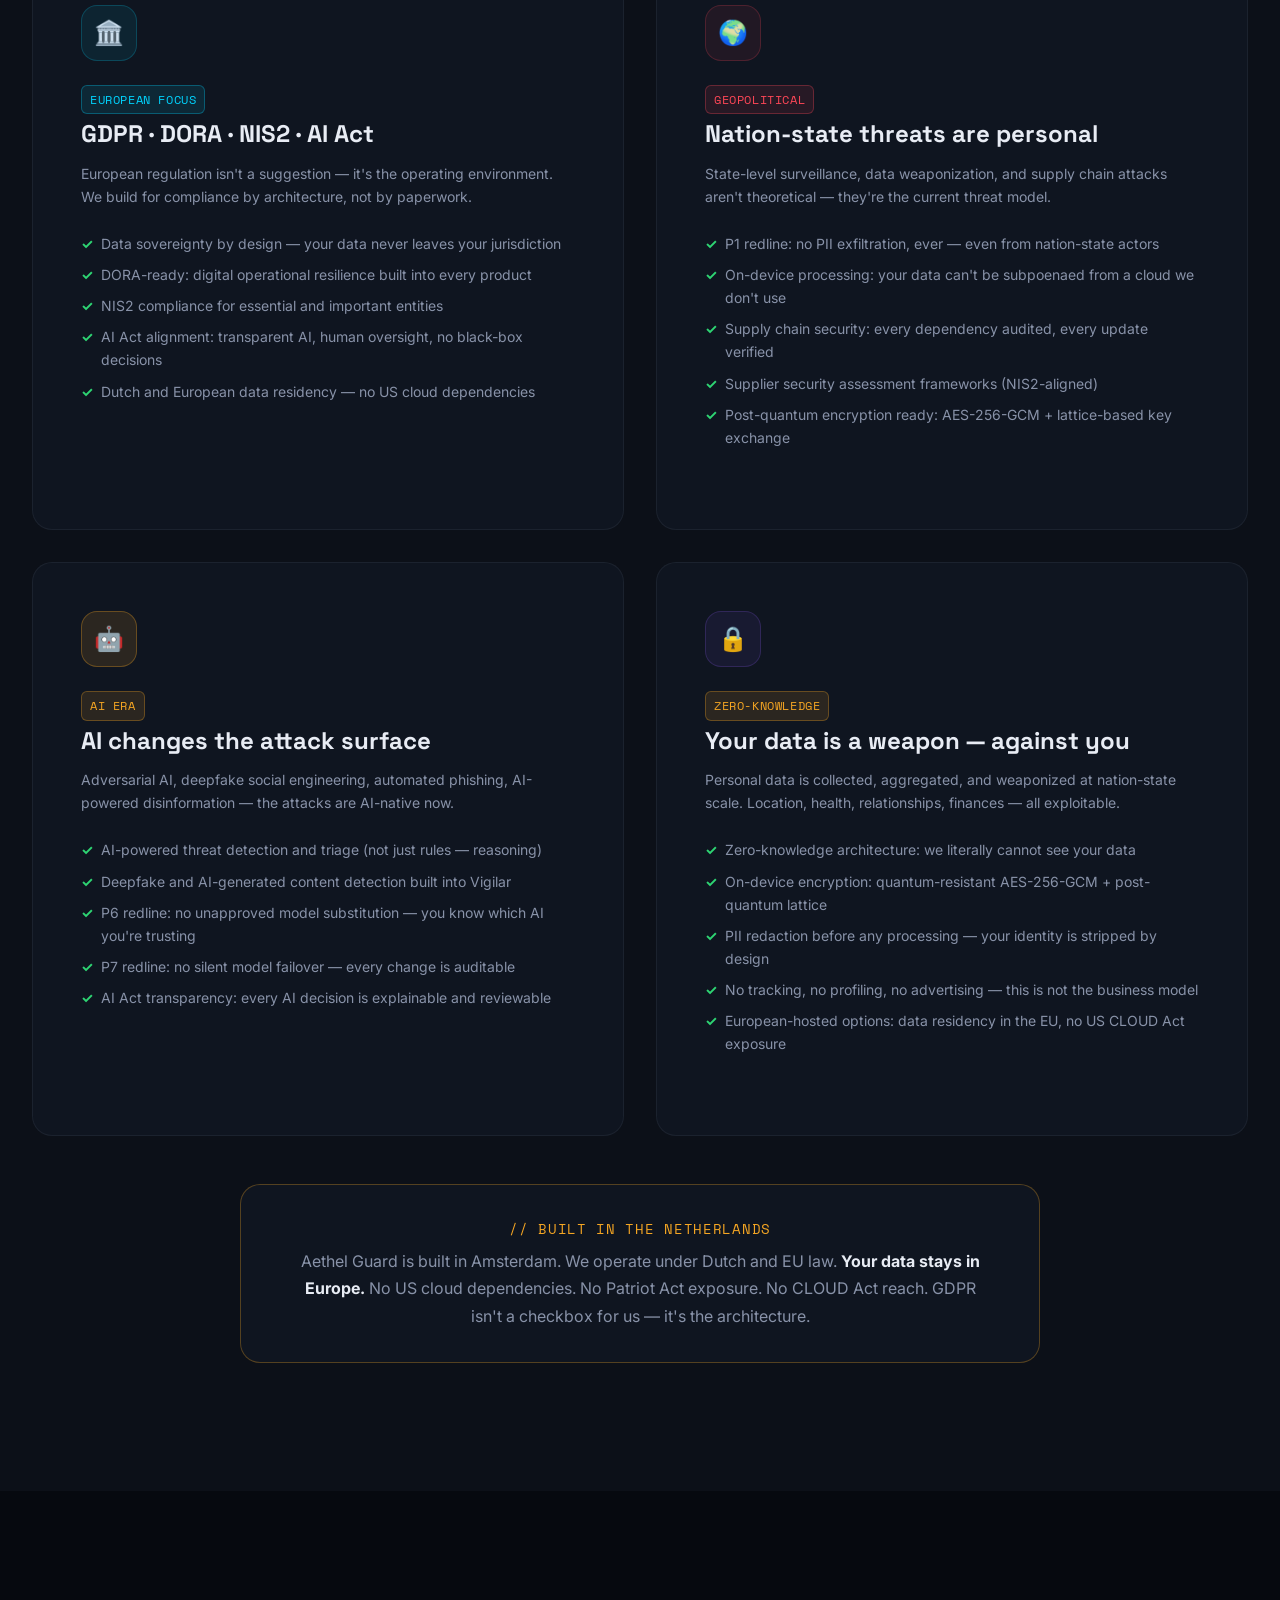
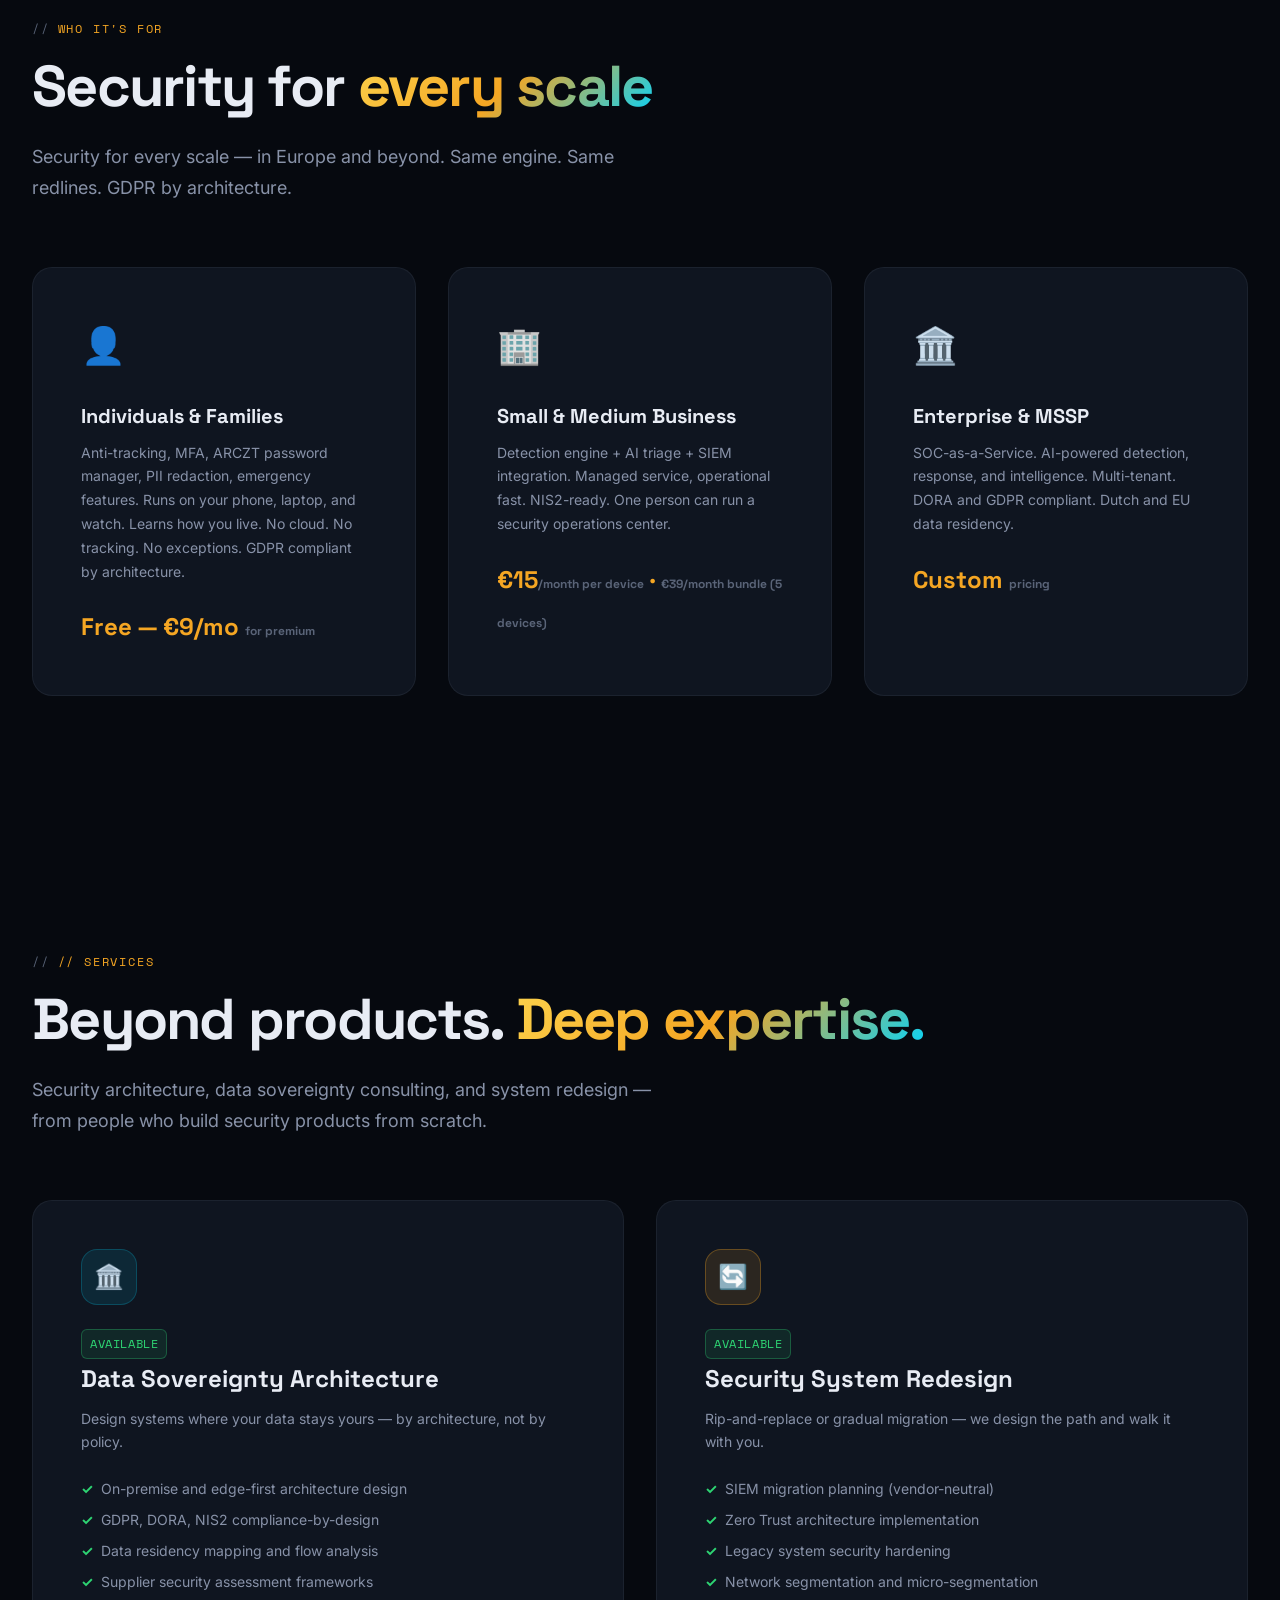
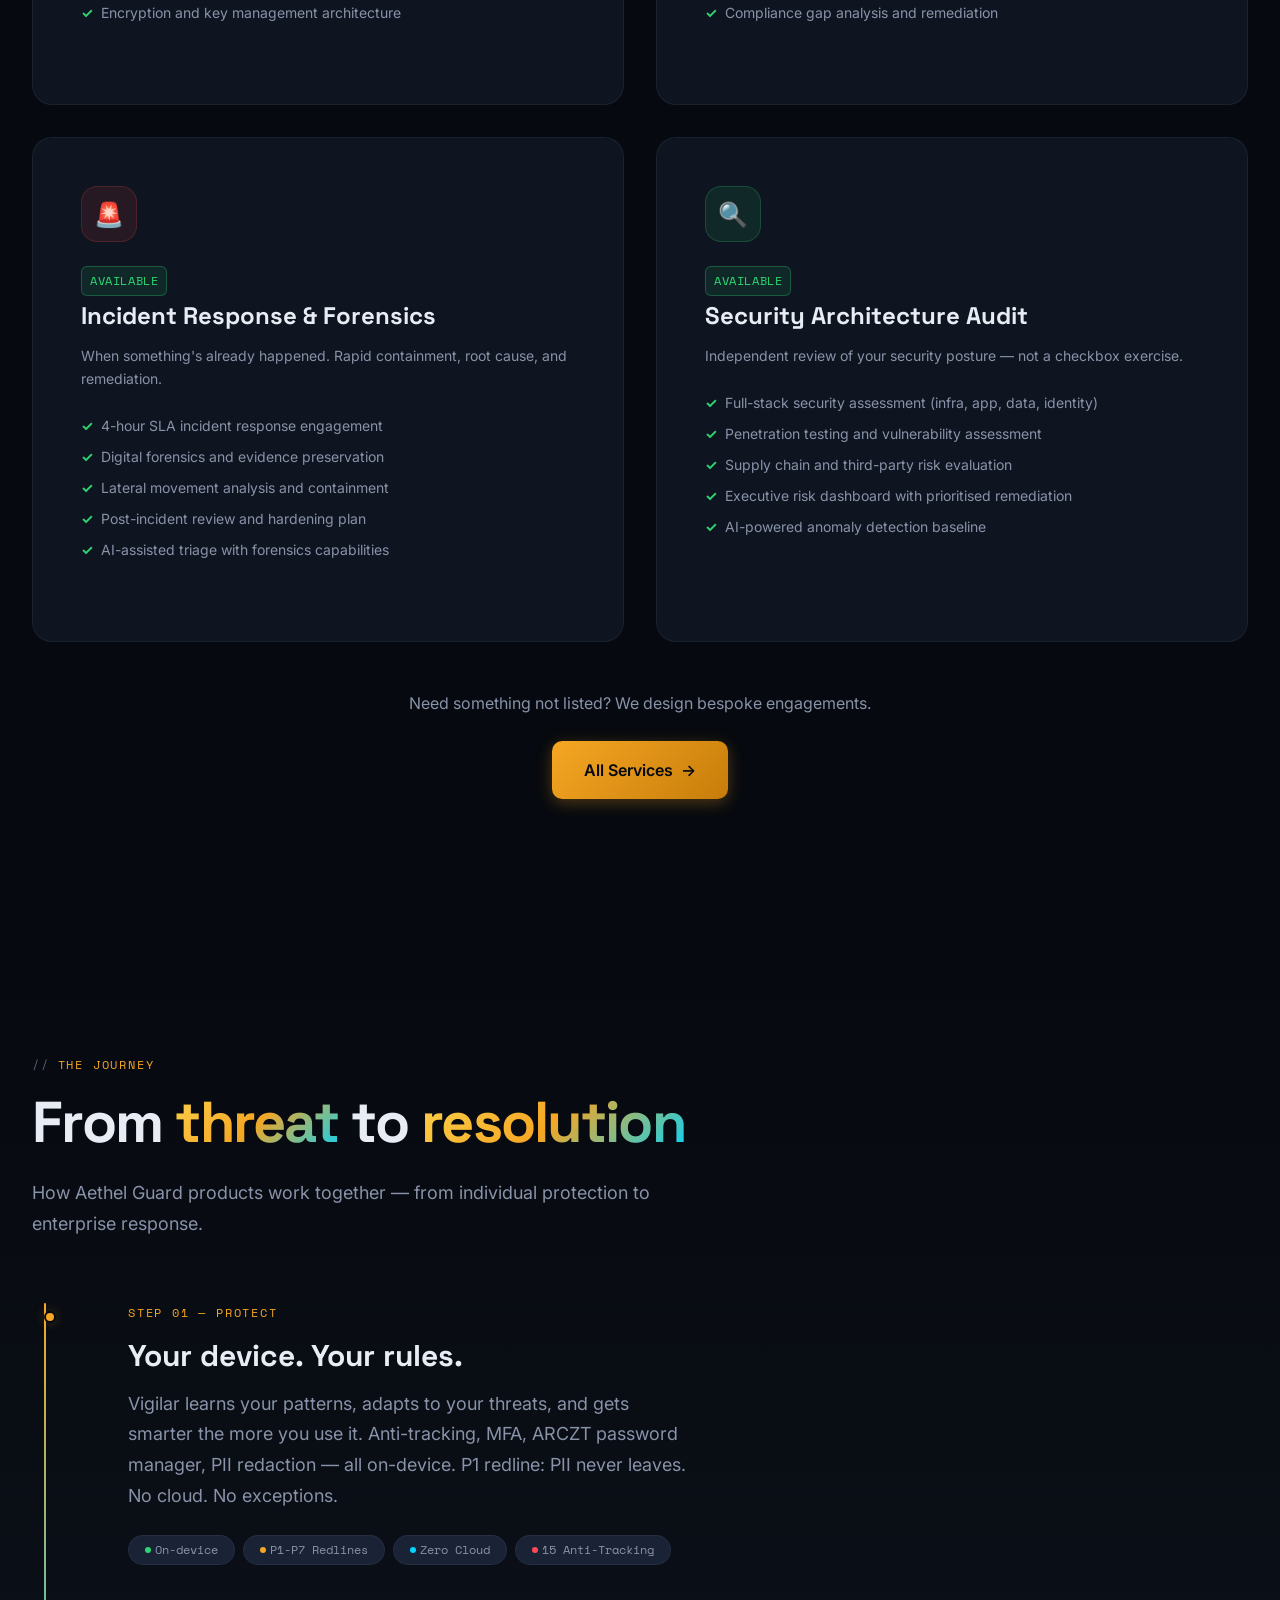
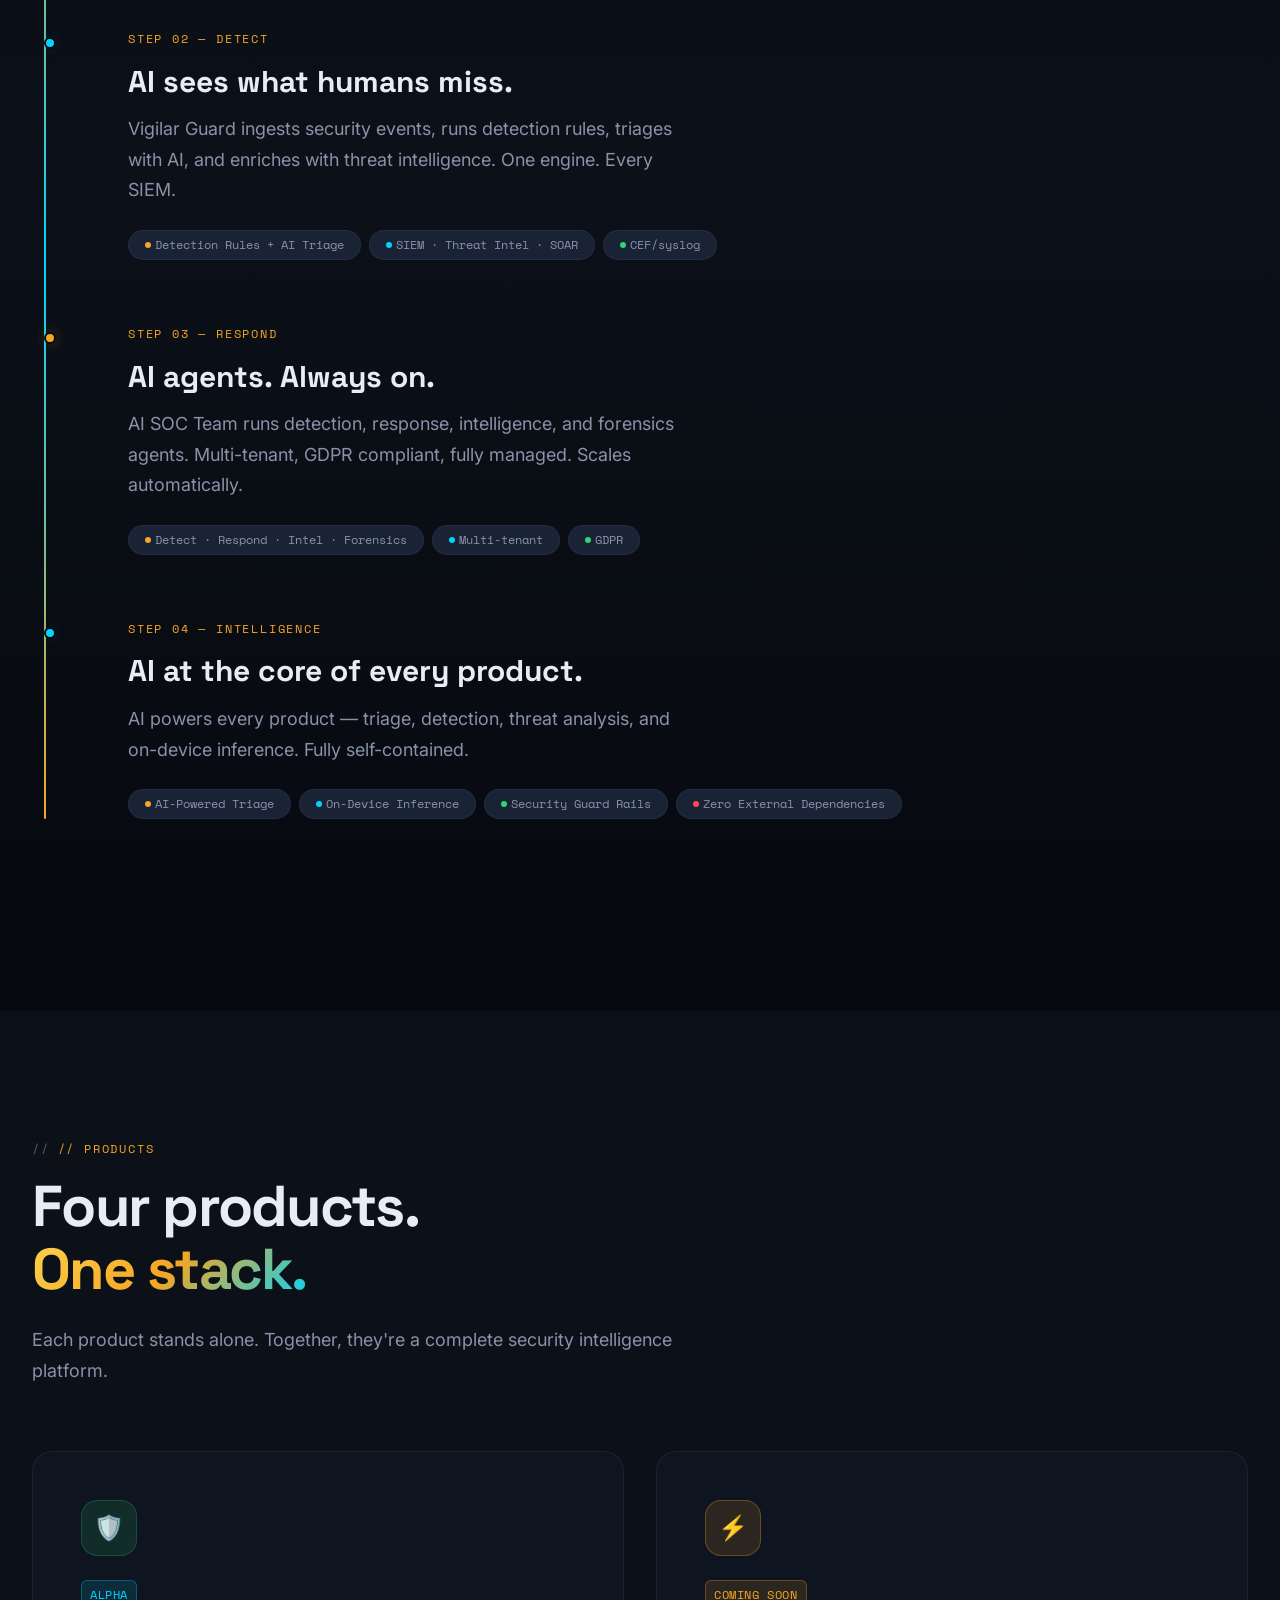
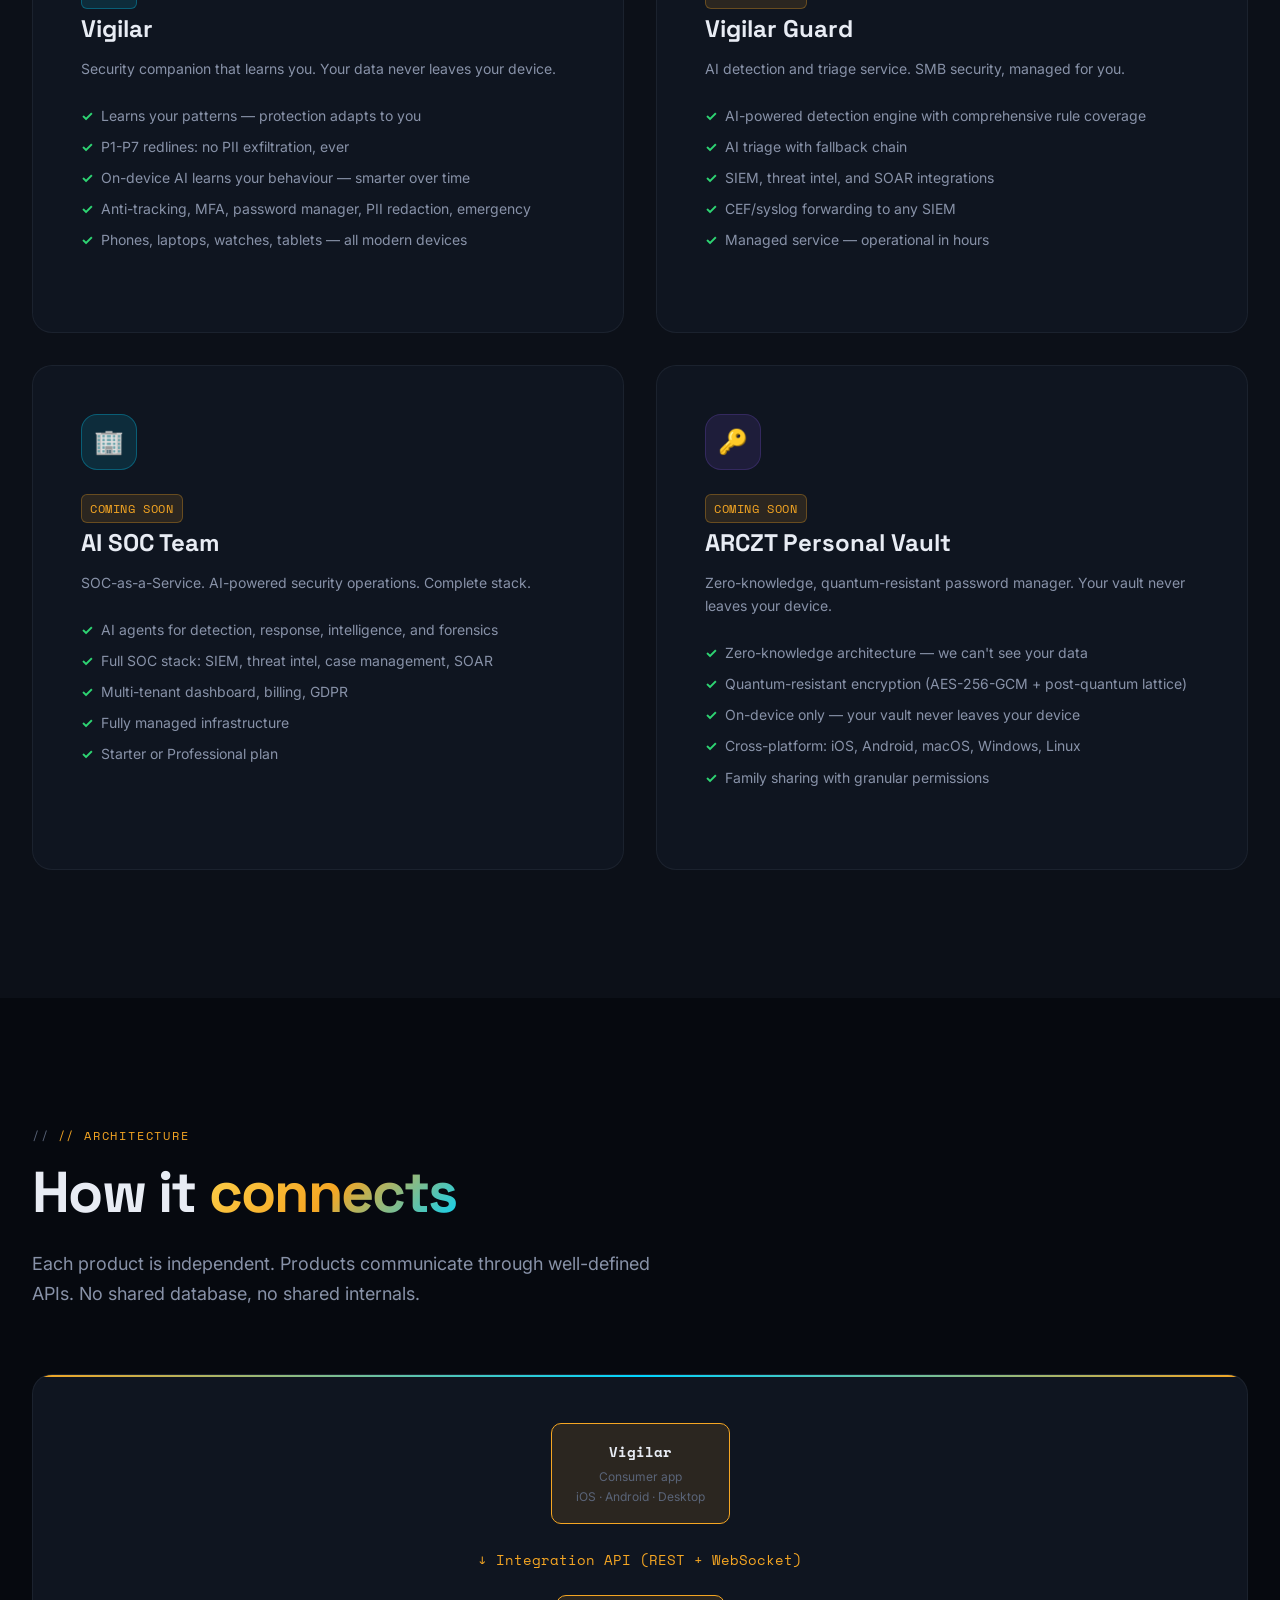
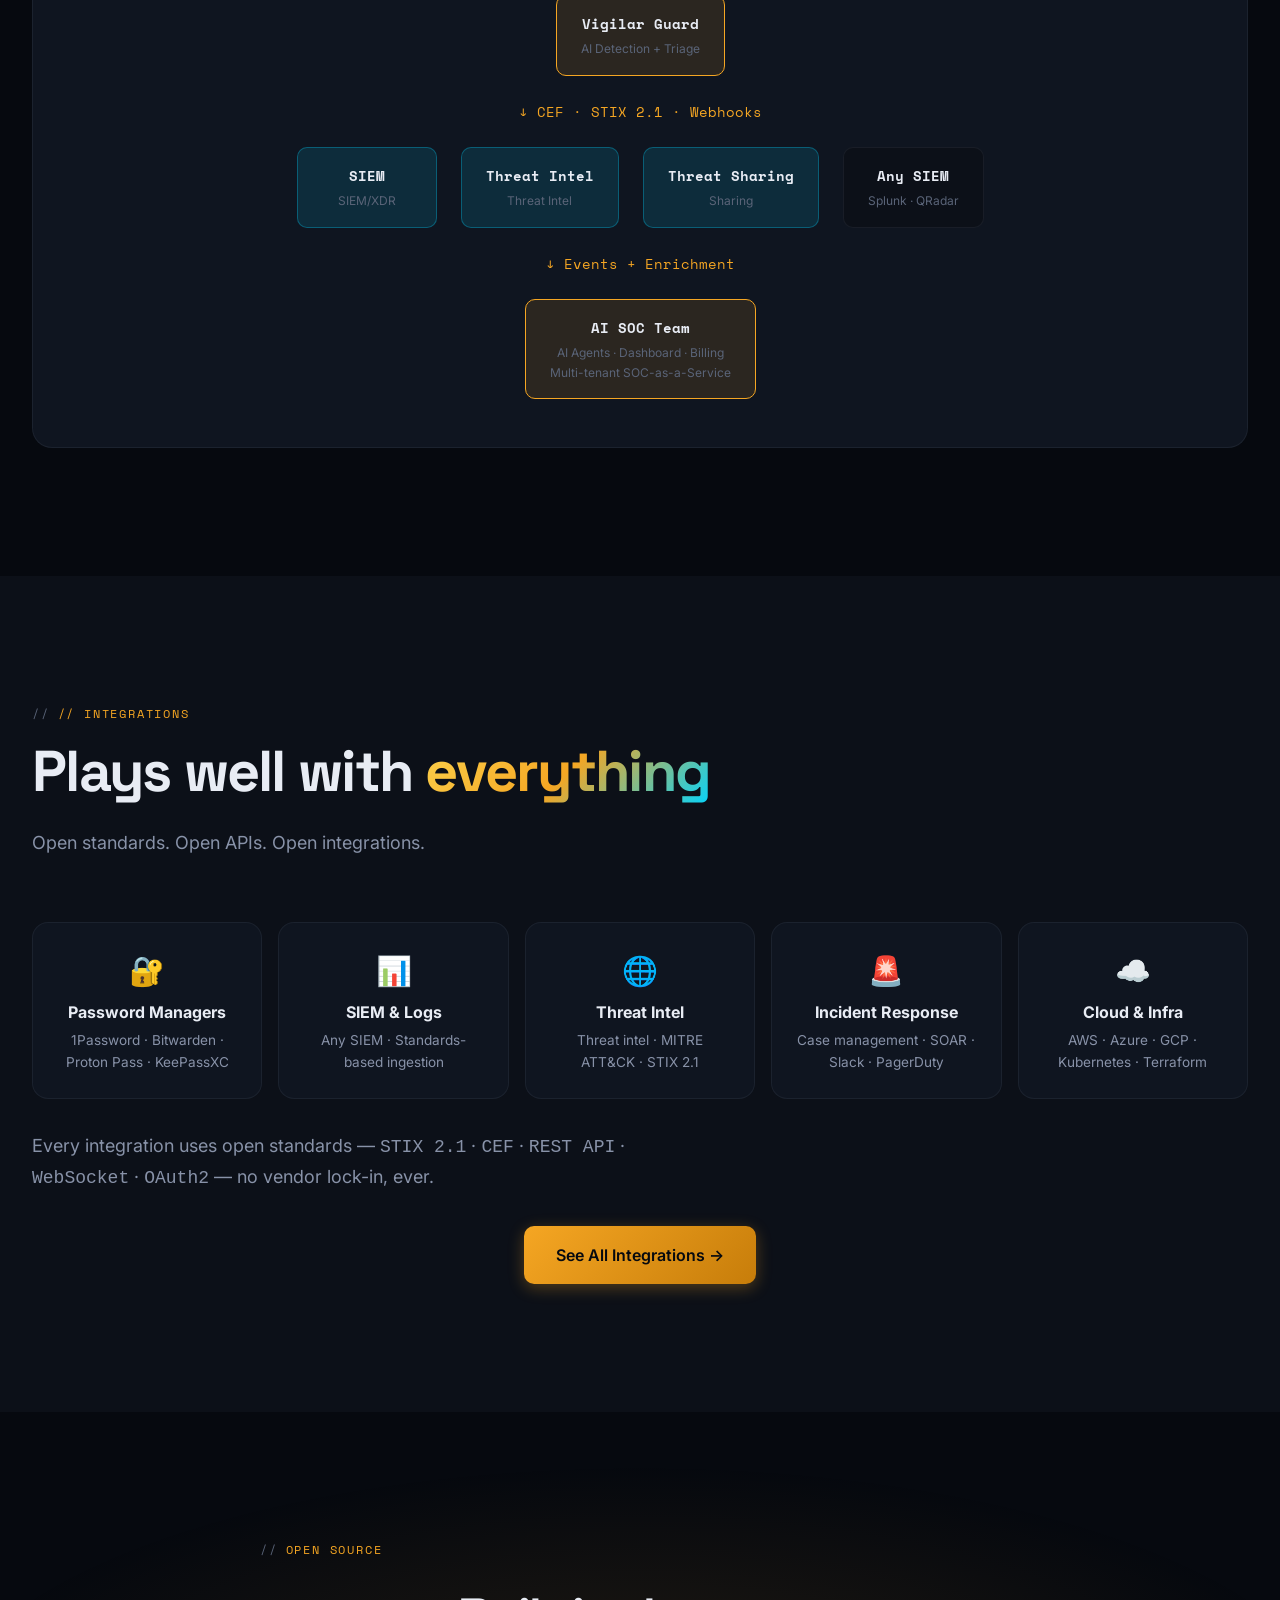
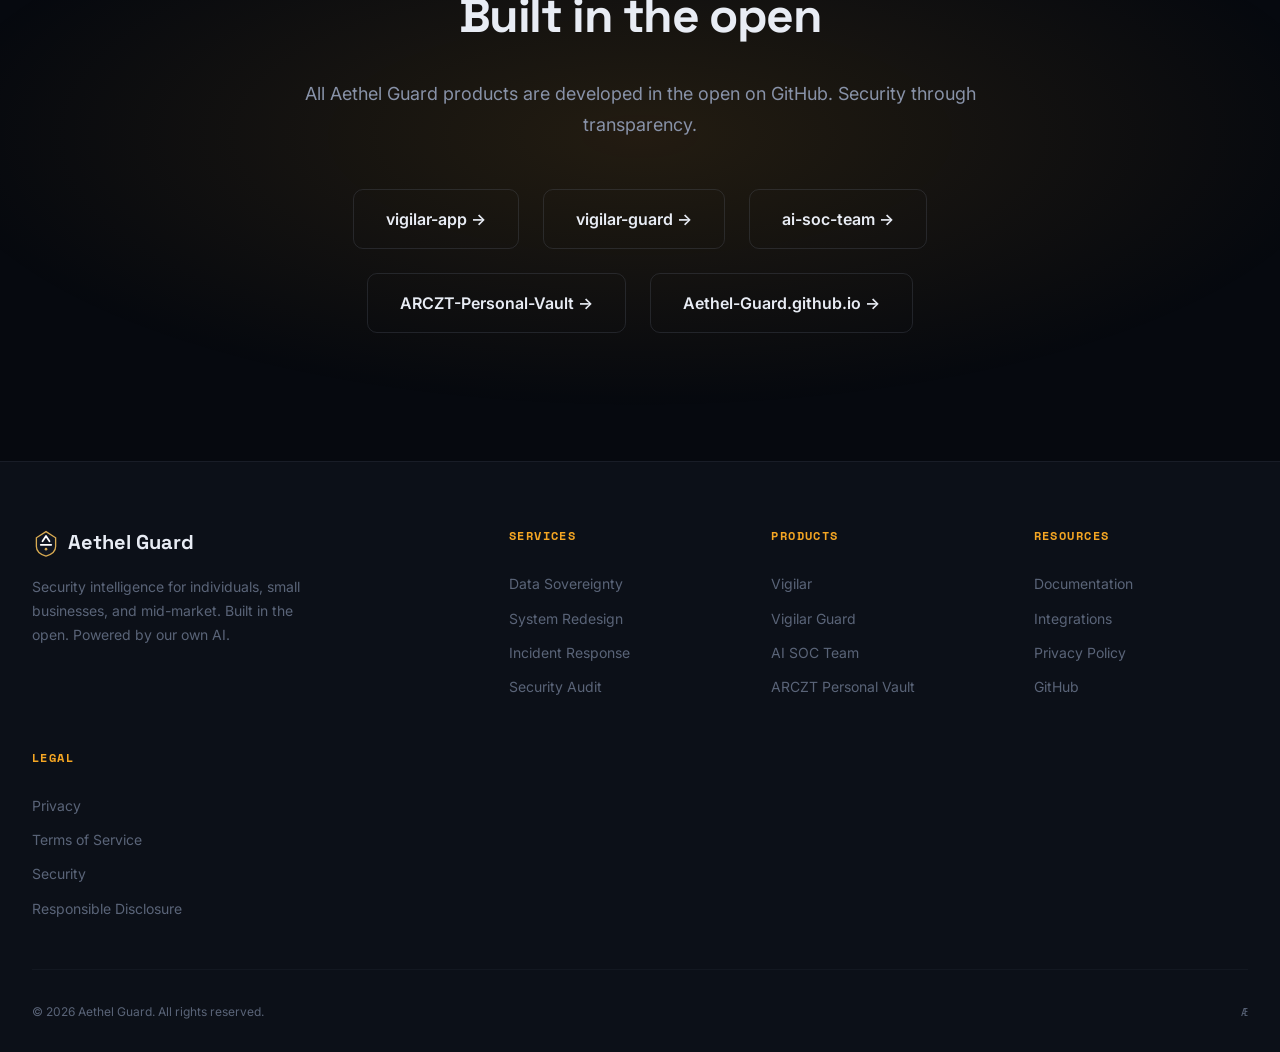
==== commit d5d8a852: "Fix logo: replace cropped SVG img with inline shield + HTML wordmark - Hero logo now uses inline SVG" ====
--- a/index.html
+++ b/index.html
@@ -71,7 +71,17 @@
     <div class="hero-particle"></div>
   </div>
   <div class="hero-content">
-    <img src="assets/img/logo.svg" alt="Aethel Guard" style="width: 180px; margin-bottom: var(--space-xl); opacity: 0.95;">
+    <div class="hero-logo-group">
+      <svg class="hero-logo-mark" width="64" height="64" viewBox="0 0 32 32" fill="none" xmlns="http://www.w3.org/2000/svg">
+        <path d="M16 3 L5 10 L5 20 C5 26 9 29 16 31 C23 29 27 26 27 20 L27 10 Z" fill="#0F1520" stroke="#D9AB52" stroke-width="1.5"/>
+        <path d="M12 14 L16 8 L20 14 M10 18 L22 18" stroke="#FFFFFF" stroke-width="2" stroke-linecap="round" stroke-linejoin="round"/>
+        <circle cx="16" cy="23" r="1.5" fill="#D9AB52"/>
+      </svg>
+      <div class="hero-logo-text">
+        <span class="hero-logo-name">AETHEL <span class="hero-logo-guard">GUARD</span></span>
+        <span class="hero-logo-tagline">S E C U R I T Y &nbsp; I N T E L L I G E N C E</span>
+      </div>
+    </div>
     <div class="hero-badge">
       <span class="pulse-dot"></span>
       Security Intelligence · Built in Europe
--- a/assets/css/style.css
+++ b/assets/css/style.css
@@ -517,7 +517,76 @@
   animation: pulse 2s ease-in-out infinite;
 }
 
+/* Hero Logo Group */
+.hero-logo-group {
+  display: flex;
+  flex-direction: column;
+  align-items: center;
+  gap: var(--space-sm);
+  margin-bottom: var(--space-2xl);
+  animation: fadeInUp 0.6s ease-out both;
+}
+
+.hero-logo-mark {
+  filter: drop-shadow(0 0 20px rgba(217, 171, 82, 0.3));
+}
+
+.hero-logo-text {
+  display: flex;
+  flex-direction: column;
+  align-items: center;
+  gap: 4px;
+}
+
+.hero-logo-name {
+  font-family: var(--font-display);
+  font-size: var(--text-3xl);
+  font-weight: 700;
+  color: var(--text-primary);
+  letter-spacing: 0.12em;
+}
+
+.hero-logo-guard {
+  font-weight: 300;
+  color: var(--text-muted);
+  letter-spacing: 0.12em;
+}
+
+.hero-logo-tagline {
+  font-family: var(--font-mono);
+  font-size: 0.55rem;
+  color: var(--text-muted);
+  text-transform: uppercase;
+  letter-spacing: 0.25em;
+  opacity: 0.7;
+}
+
+@media (min-width: 768px) {
+  .hero-logo-group {
+    flex-direction: row;
+    gap: var(--space-md);
+  }
+  .hero-logo-text {
+    align-items: flex-start;
+  }
+  .hero-logo-name {
+    font-size: var(--text-4xl);
+  }
+  .hero-logo-mark {
+    width: 72px;
+    height: 72px;
+  }
+}
+
 .hero h1 {
+  font-family: var(--font-display);
+  font-size: clamp(var(--text-5xl), 7vw, var(--text-8xl));
+  font-weight: 700;
+  line-height: 1.02;
+  letter-spacing: -0.04em;
+  margin-bottom: var(--space-xl);
+  animation: fadeInUp 0.8s ease-out 0.2s both;
+}
   font-family: var(--font-display);
   font-size: clamp(var(--text-5xl), 7vw, var(--text-8xl));
   font-weight: 700;
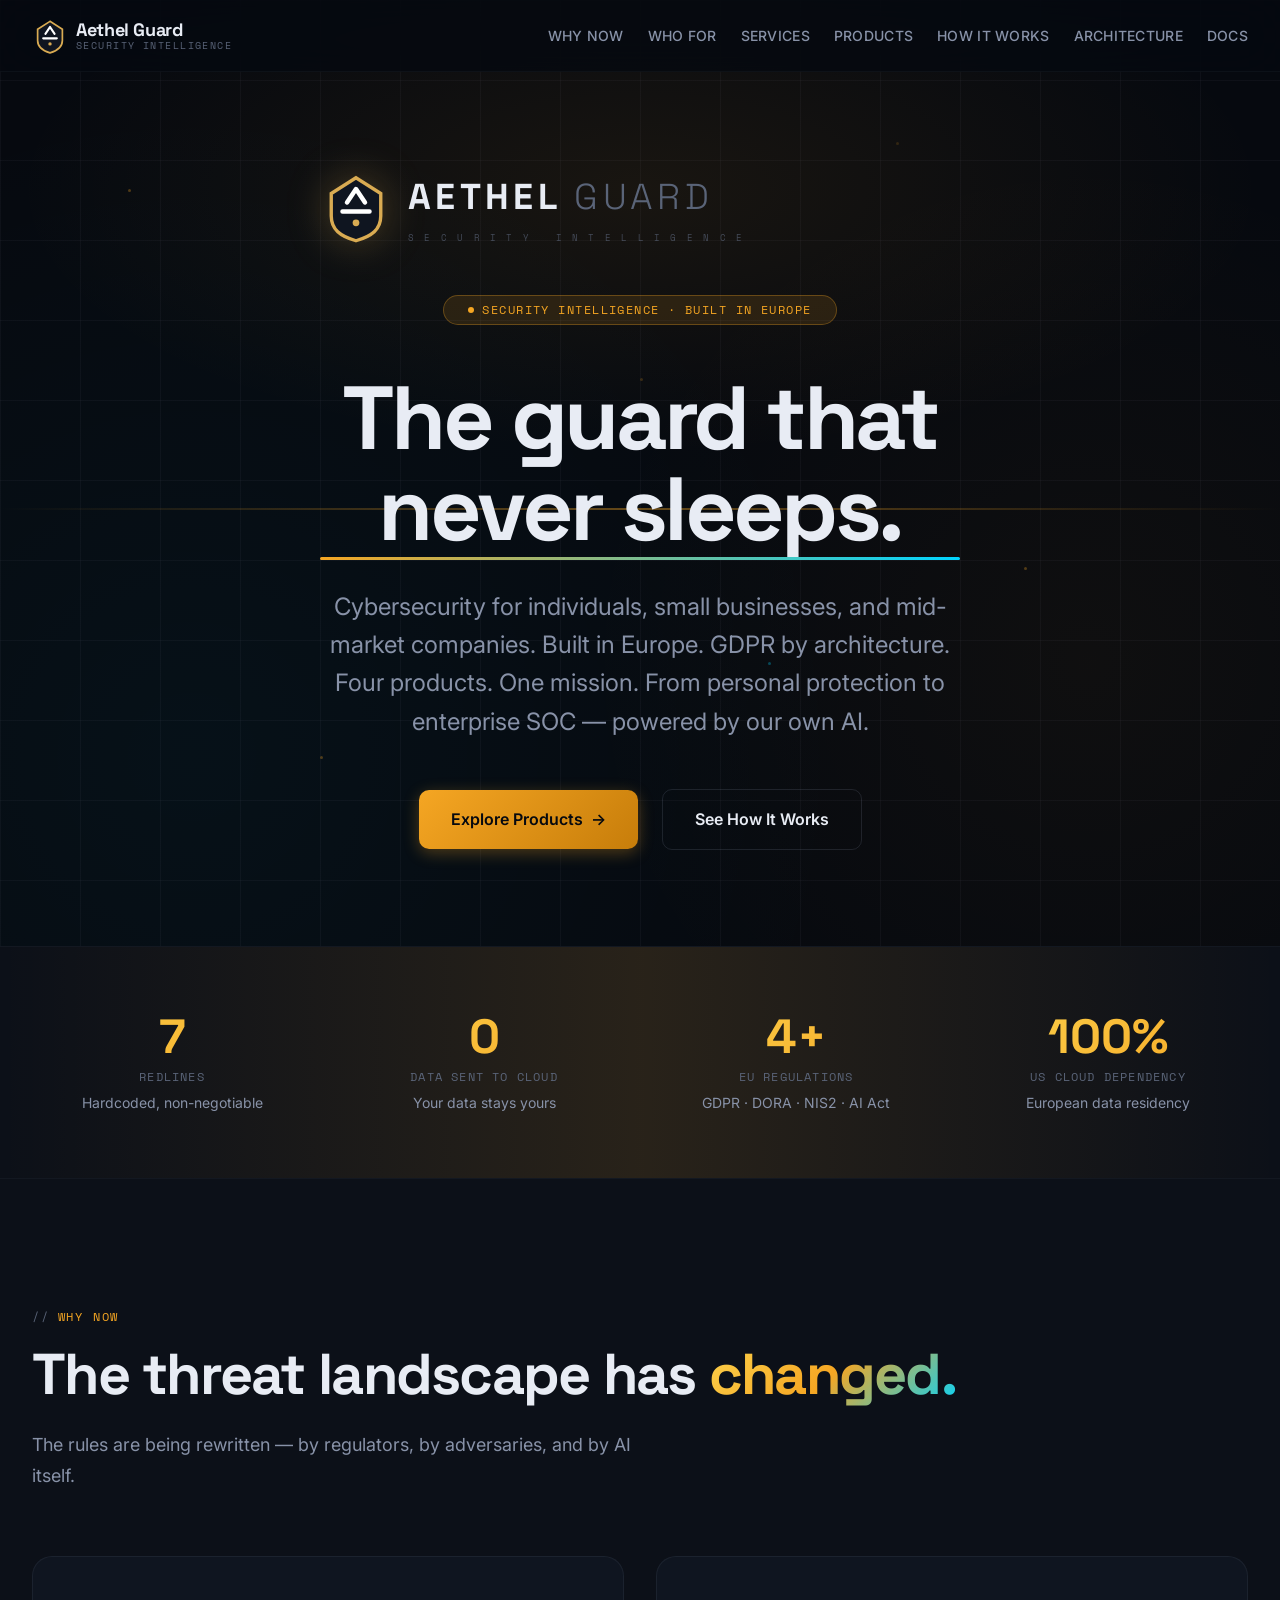
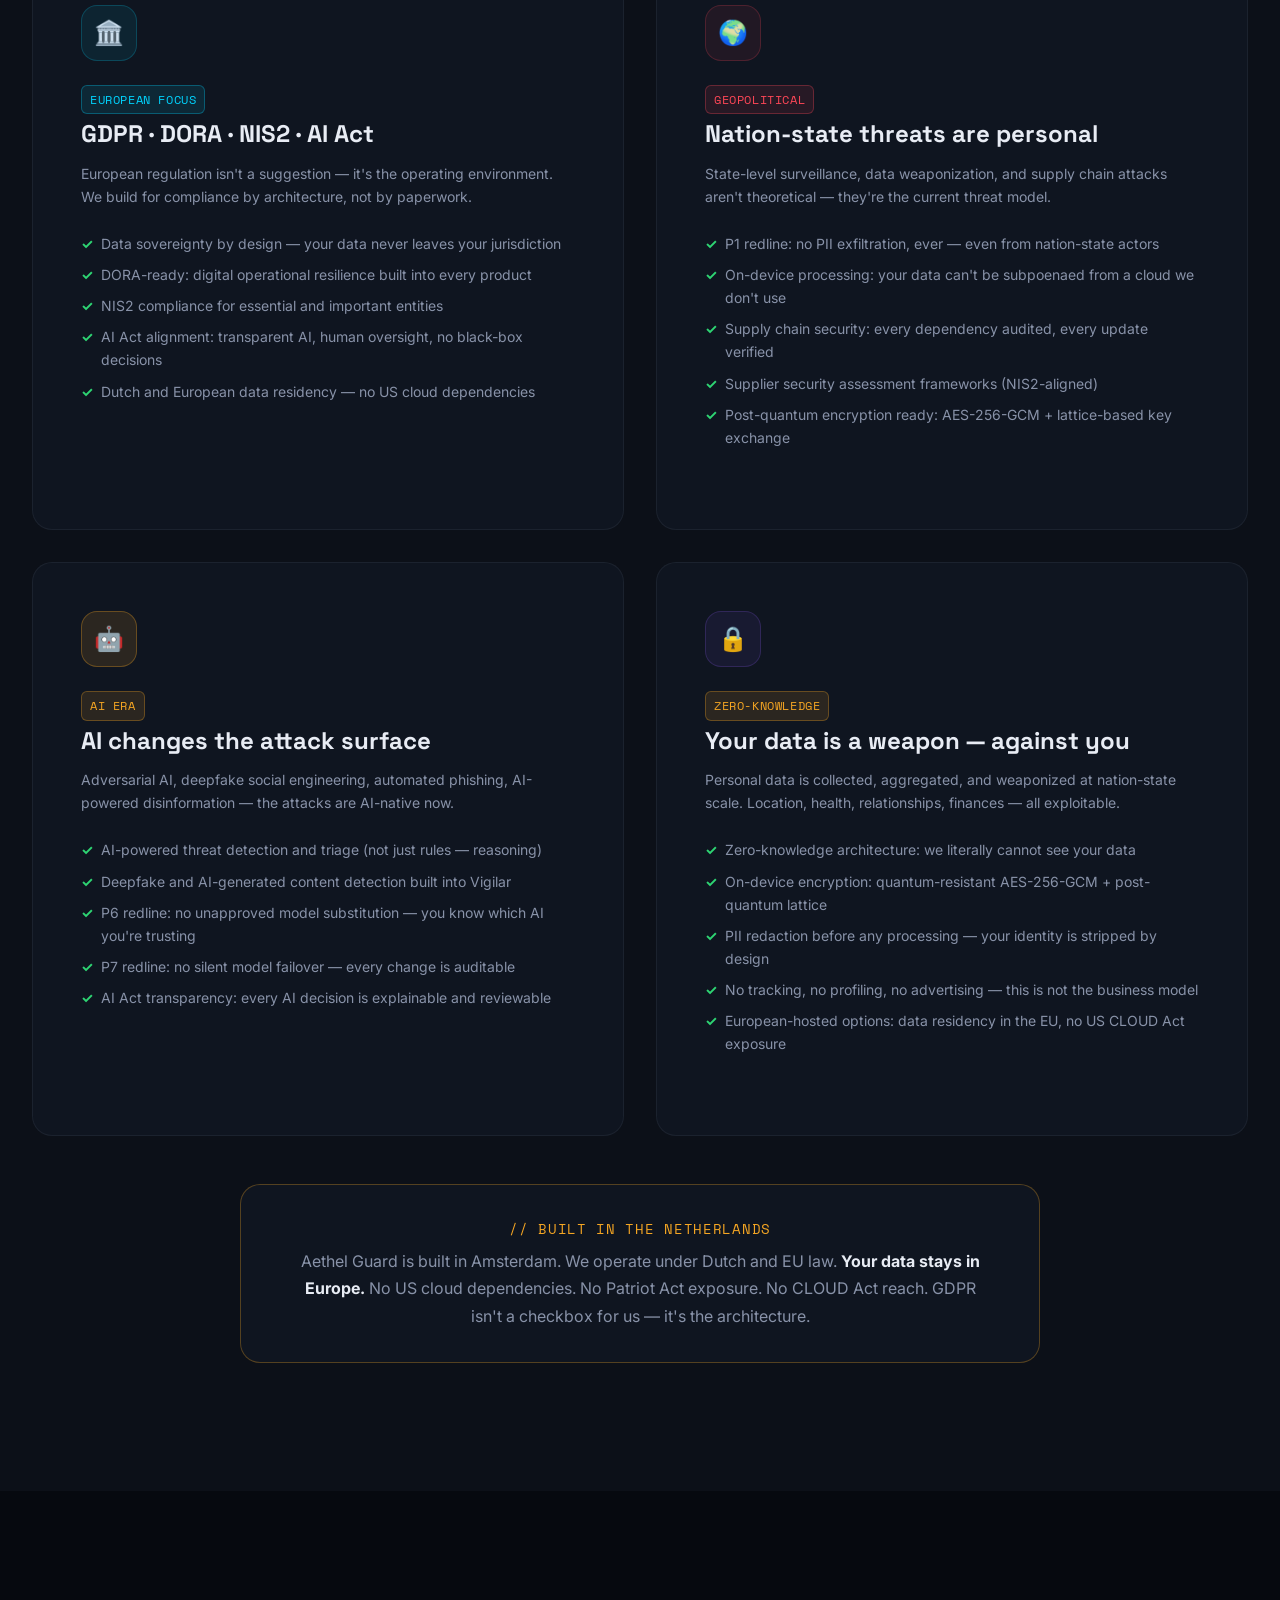
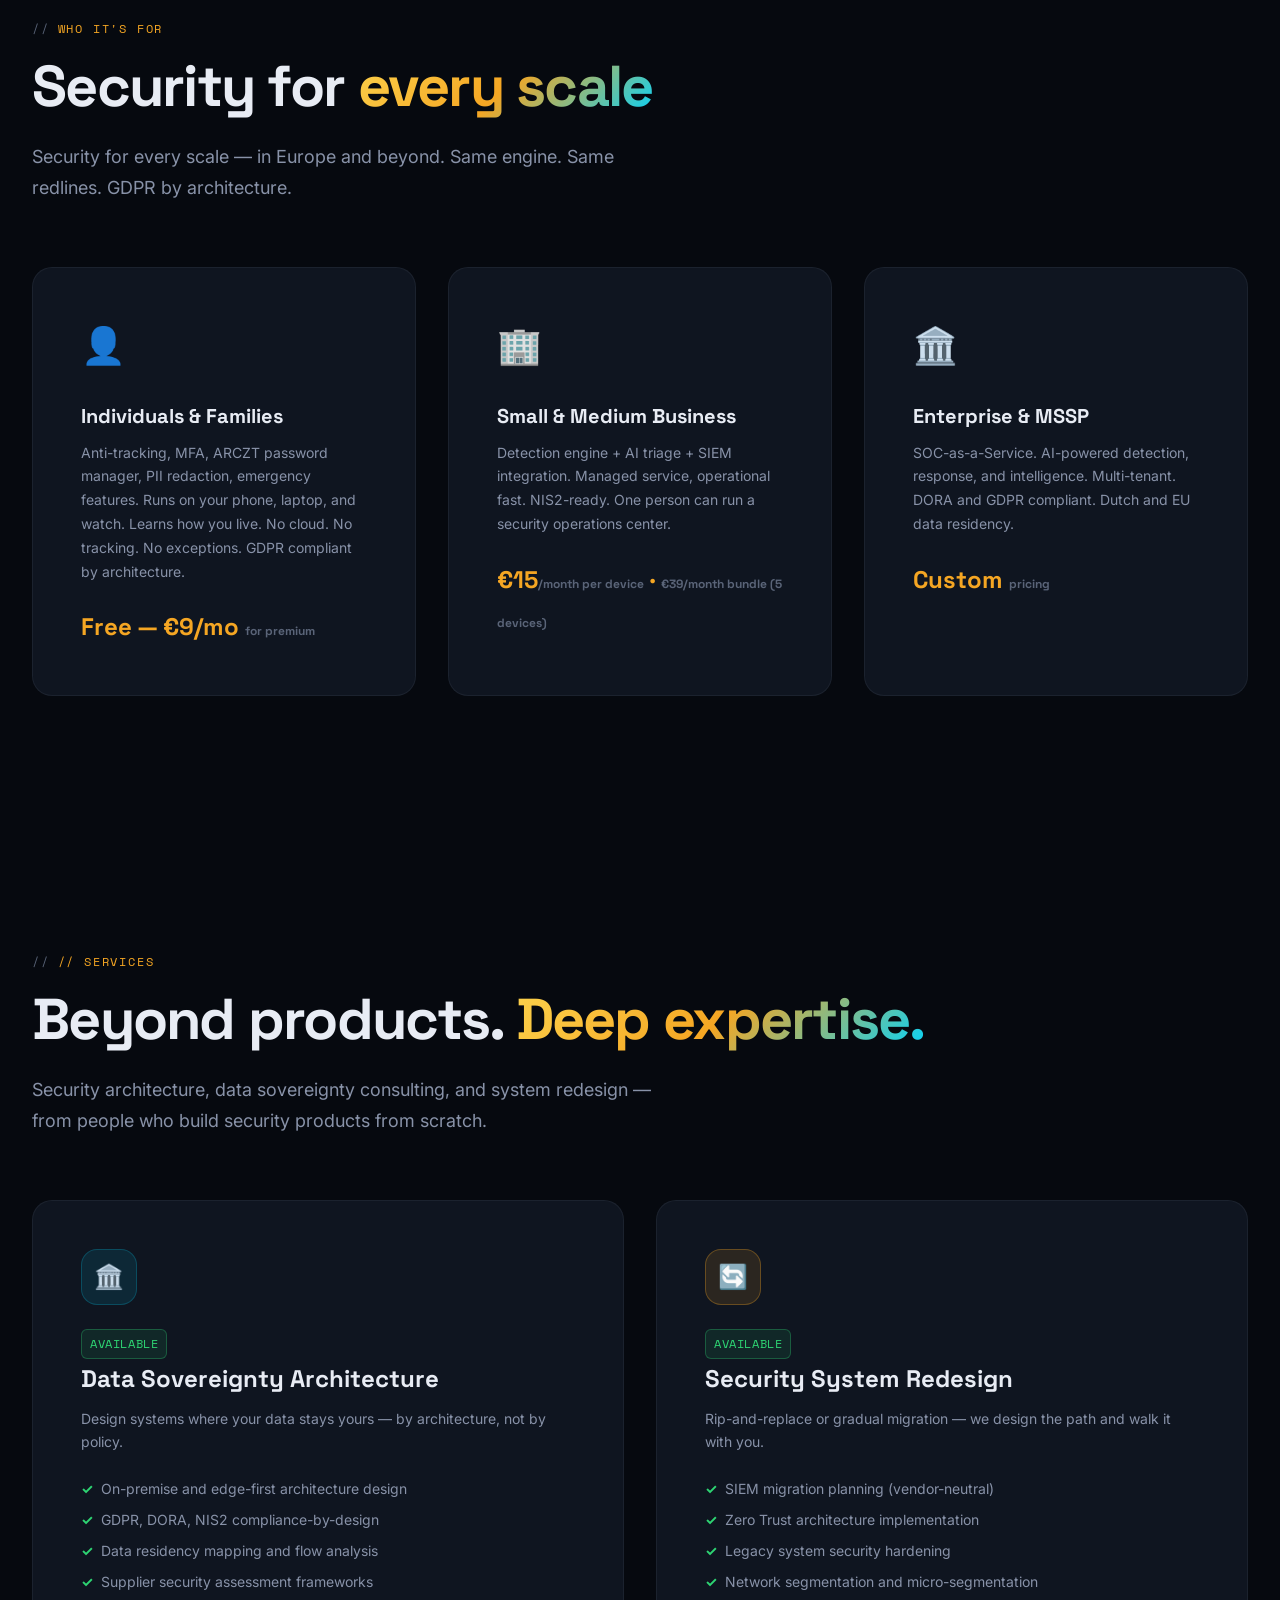
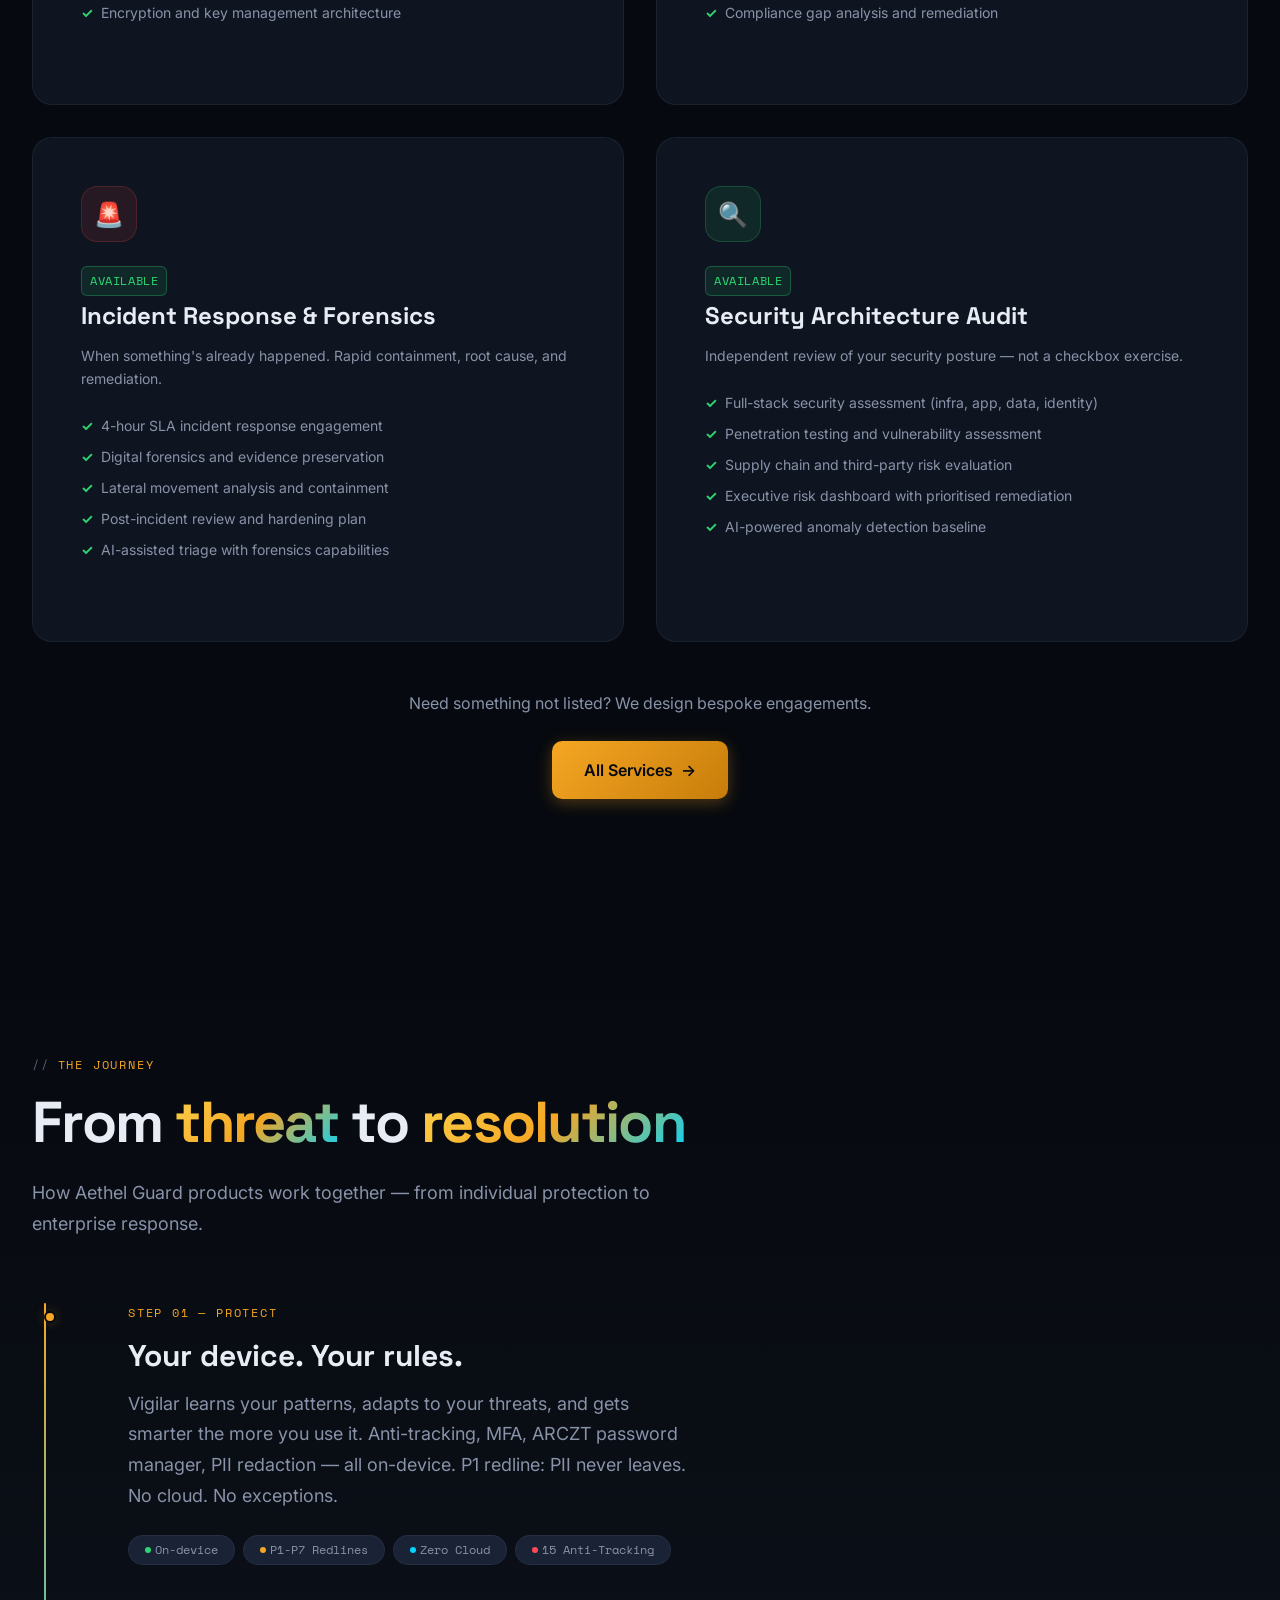
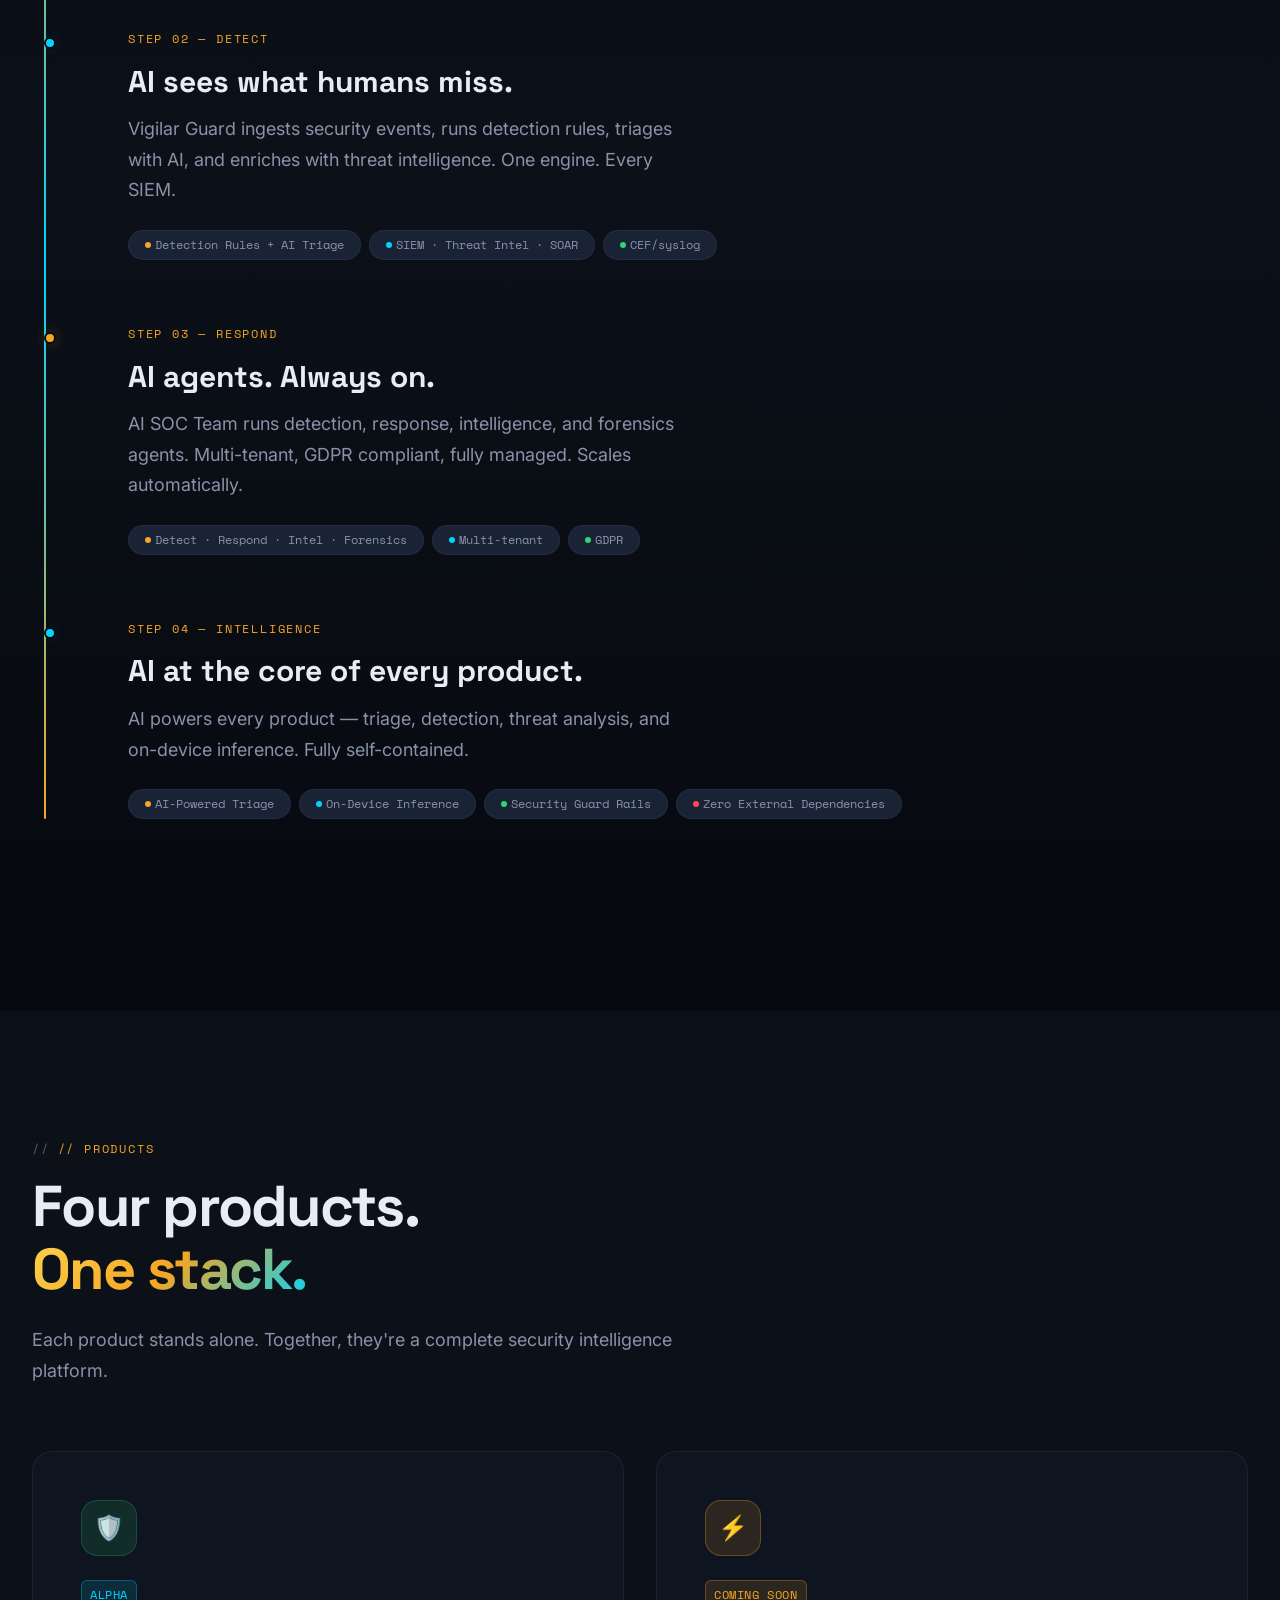
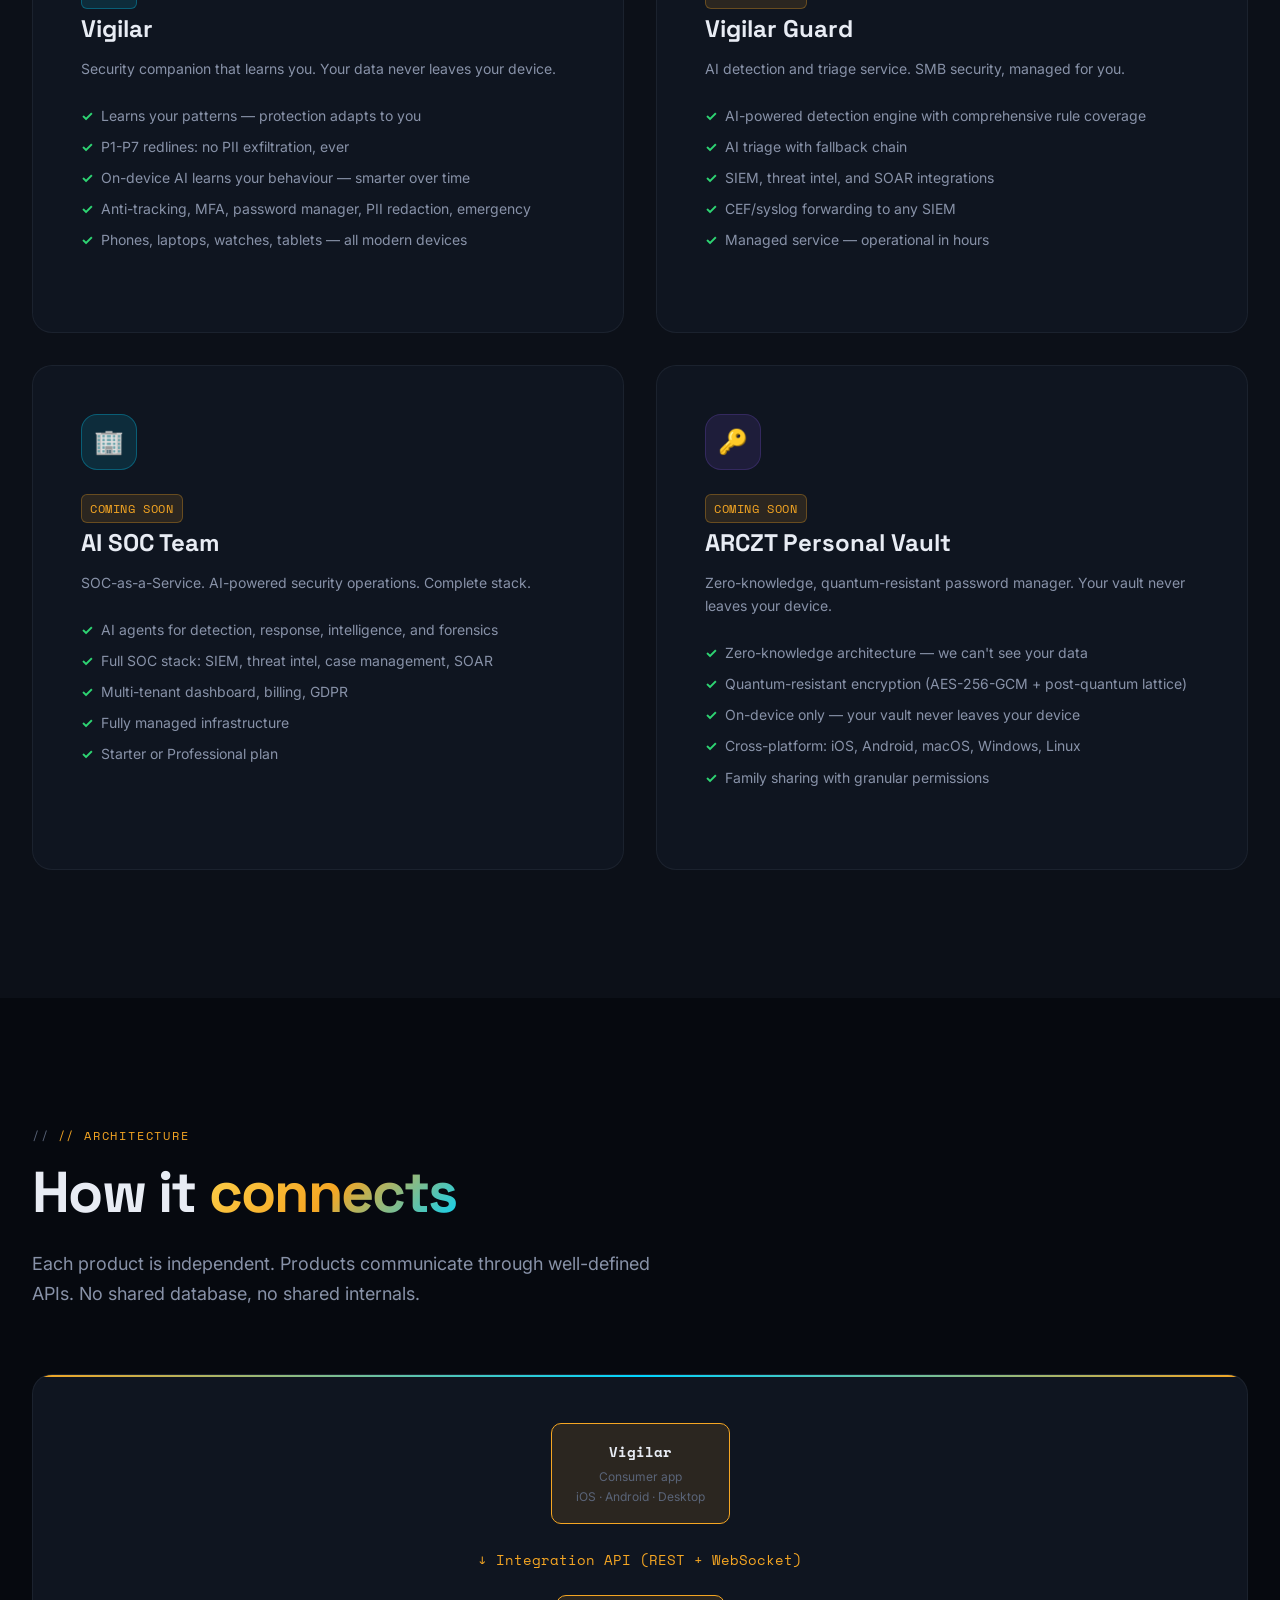
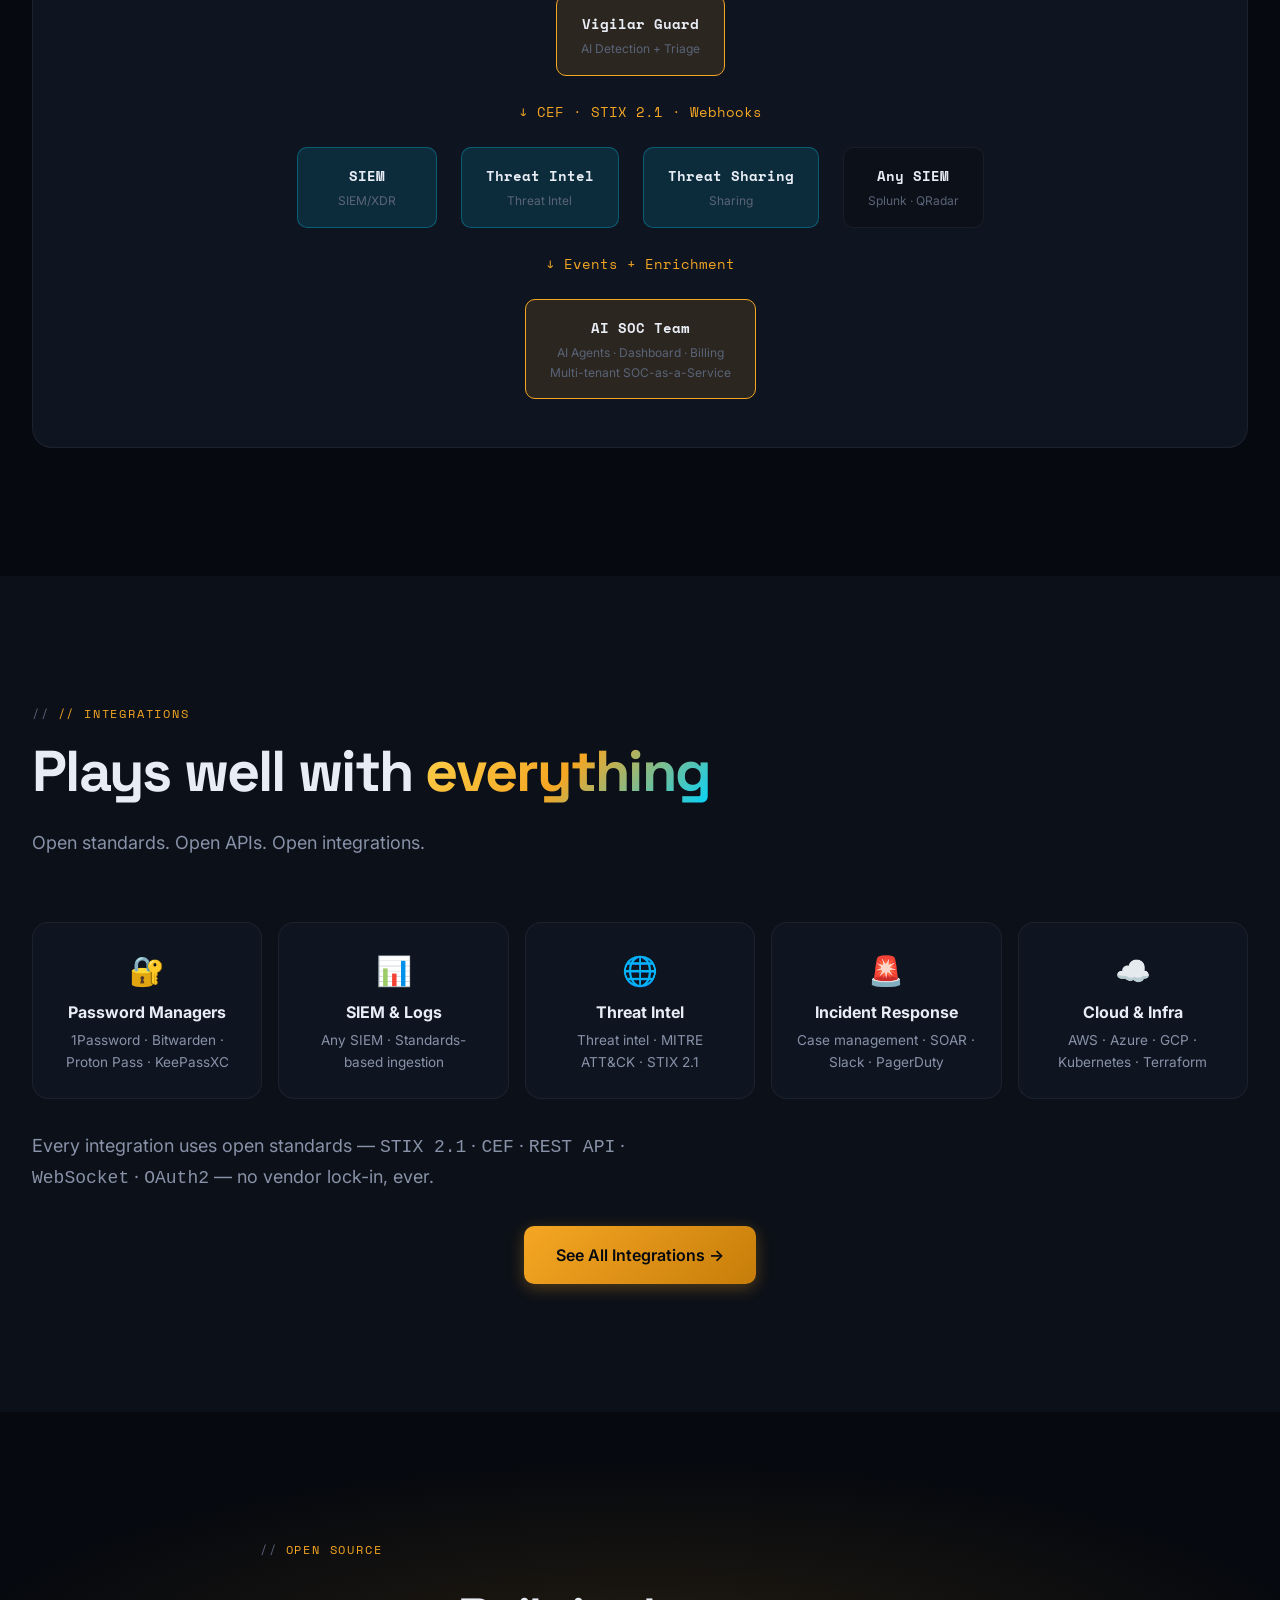
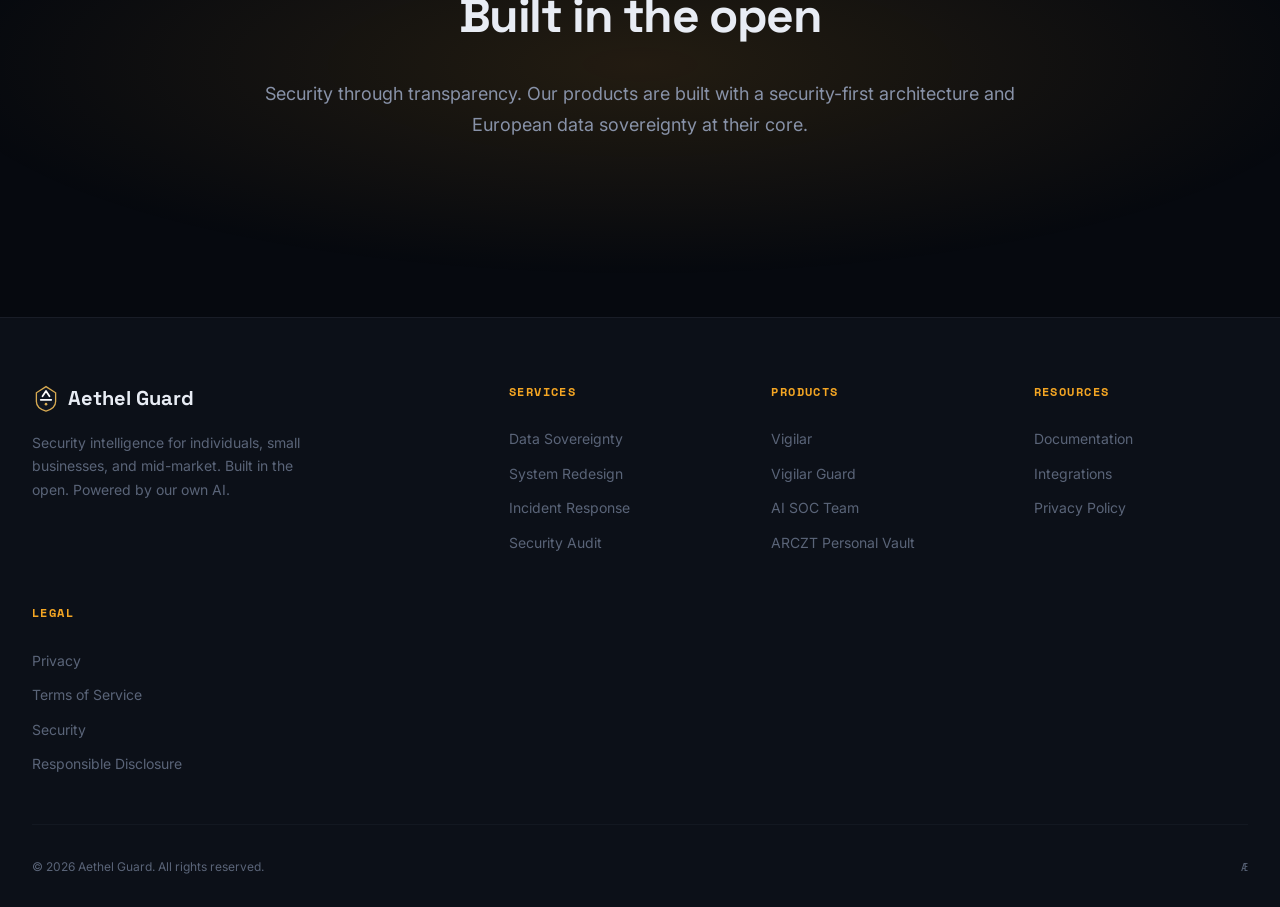
==== commit b5ebc8ff: "Remove private GitHub repo links from website - Removed all GitHub navigation buttons (nav-cta) poin" ====
--- a/index.html
+++ b/index.html
@@ -49,7 +49,6 @@
       <li><a href="#journey">How It Works</a></li>
       <li><a href="#architecture">Architecture</a></li>
       <li><a href="pages/docs/index.html">Docs</a></li>
-      <li><a href="https://github.com/Aethel-Guard/Aethel-Guard.github.io" class="nav-cta" target="_blank">GitHub</a></li>
     </ul>
     <button class="nav-mobile-toggle" aria-label="Menu">
       <span></span><span></span><span></span>
@@ -579,14 +578,7 @@
   <div class="cta-inner reveal">
     <div class="section-label">Open Source</div>
     <h2>Built in the <span class="accent">open</span></h2>
-    <p>All Aethel Guard products are developed in the open on GitHub. Security through transparency.</p>
-    <div style="display: flex; gap: var(--space-lg); justify-content: center; flex-wrap: wrap; margin-top: var(--space-xl);">
-      <a href="https://github.com/Aethel-Guard/vigilar-app" target="_blank" class="btn btn-secondary">vigilar-app →</a>
-      <a href="https://github.com/Aethel-Guard/vigilar-guard" target="_blank" class="btn btn-secondary">vigilar-guard →</a>
-      <a href="https://github.com/Aethel-Guard/ai-soc-team" target="_blank" class="btn btn-secondary">ai-soc-team →</a>
-      <a href="https://github.com/Aethel-Guard/ARCZT-Personal-Vault" target="_blank" class="btn btn-secondary">ARCZT-Personal-Vault →</a>
-      <a href="https://github.com/Aethel-Guard/Aethel-Guard.github.io" target="_blank" class="btn btn-secondary">Aethel-Guard.github.io →</a>
-    </div>
+    <p>Security through transparency. Our products are built with a security-first architecture and European data sovereignty at their core.</p>
   </div>
 </section>
 
@@ -628,8 +620,7 @@
         <li><a href="pages/docs/index.html">Documentation</a></li>
         <li><a href="pages/integrations/index.html">Integrations</a></li>
         <li><a href="pages/privacy/index.html">Privacy Policy</a></li>
-        <li><a href="https://github.com/Aethel-Guard/Aethel-Guard.github.io" target="_blank">GitHub</a></li>
-      </ul>
+    </ul>
     </div>
     <div class="footer-col">
       <h4>Legal</h4>
